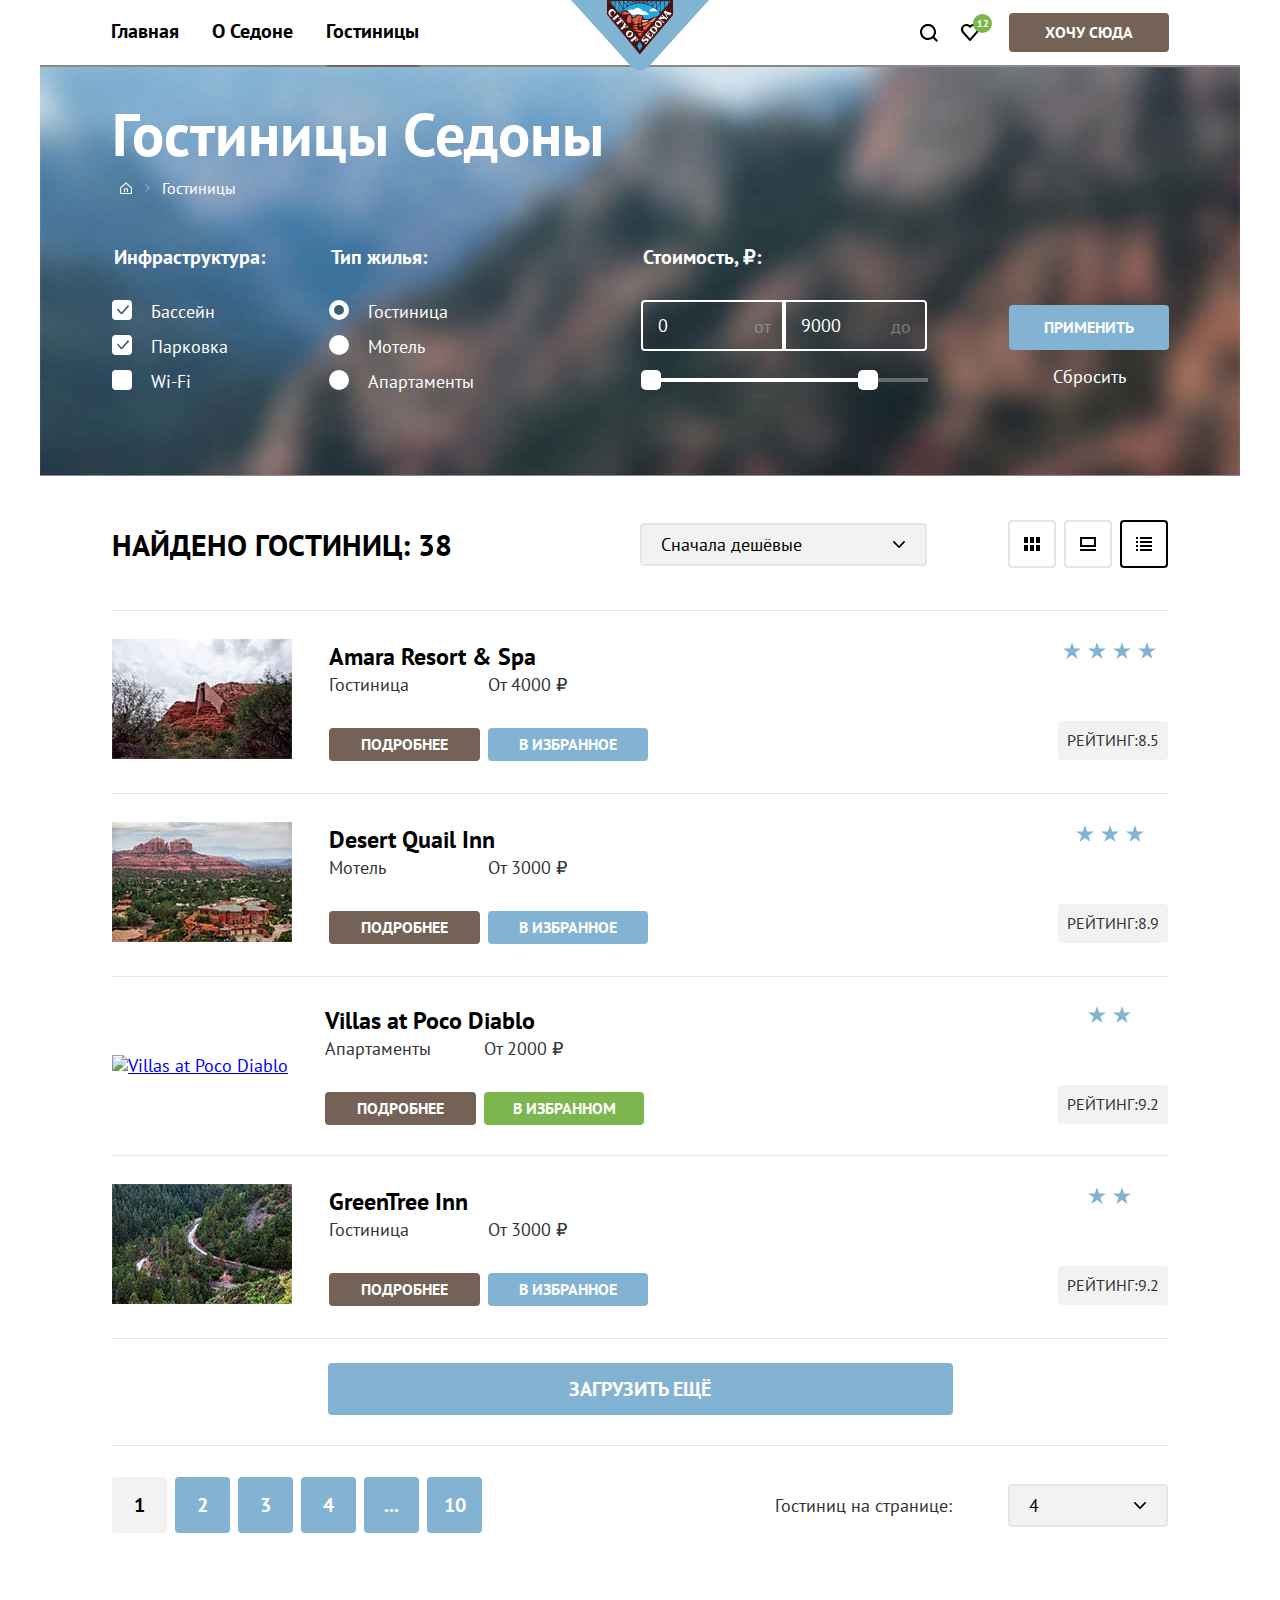
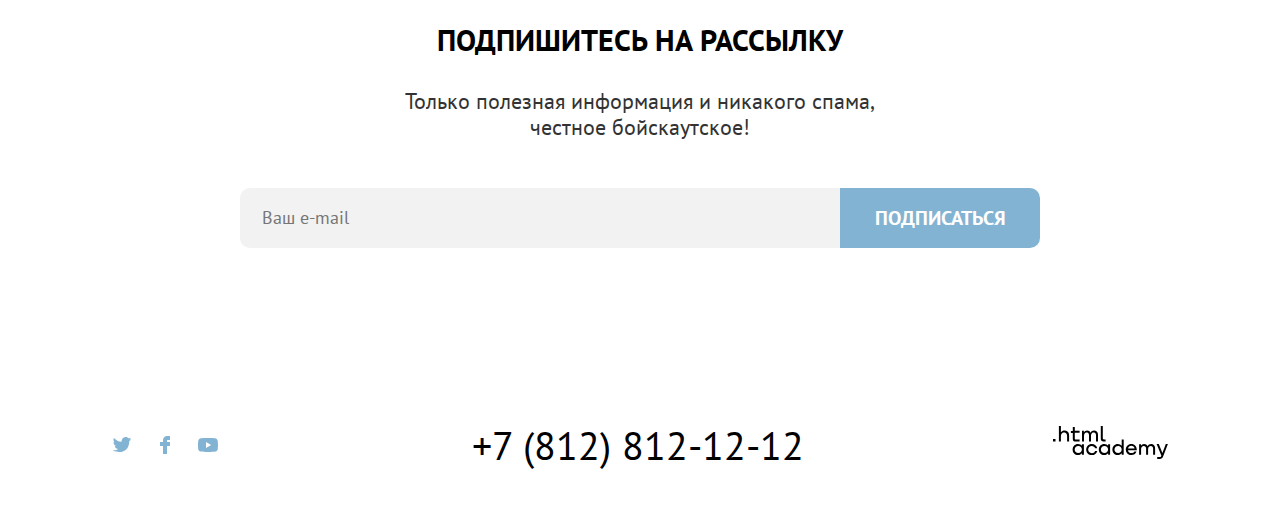
==== hotels.html @ df6b6065 "Попапы, слайдеры, формы" ====
<!DOCTYPE html>
<html lang="ru">

<head>
	<meta charset="UTF-8">
	<meta name="viewport" content="width=device-width, initial-scale=1.0">
	<title>Гостиницы</title>
	<link rel="stylesheet" type="text/css" href="styles/styles.css">
</head>

<body>
	<header class="page-header">
		<nav class="navigation">
			<ul class="navigation-list">
				<li class="navigation-item">
					<a href="index.html" class="navigation-link">Главная</a>
				</li>
				<li class="navigation-item">
					<a href="#" class="navigation-link">О Седоне</a>
				</li>
				<li class="navigation-item">
					<a href="#" class="navigation-link navigation-link-current">Гостиницы</a>
				</li>
			</ul>
			<a href="index.html" class="header-logo">
				<img class="header-logo-img" src="img/header/sedona-logo.svg" width="138" height="70" alt="logo">
			</a>
			<ul class="navigation-list navigation-user">
				<li class="navigation-item">
					<a href="#" class="navigation-link">
						<svg class="navigation-icon" width="18" height="18" aria-hidden="true" focusable="false"
							fill="none" xmlns="http://www.w3.org/2000/svg">
							<g clip-path="url(#a)">
								<path
									d="m18 16.5-3.7-3.7A8 8 0 0 0 8-.1C3.6-.1 0 3.6 0 8a8 8 0 0 0 12.9 6.3l3.7 3.7 1.4-1.5ZM8 14a6 6 0 0 1-6-6 6 6 0 0 1 6-6 6 6 0 0 1 6 6 6 6 0 0 1-6 6Z"
									fill="" />
							</g>
							<defs>
								<clipPath id="a">
									<path fill="#fff" d="M0 0h18v18H0z" />
								</clipPath>
							</defs>
						</svg>
						<span class="visually-hidden">
							Поиск
						</span>
					</a>
				</li>
				<li class="navigation-item">
					<a href="#" class="navigation-link navigation-link--favourites">
						<svg class="navigation-icon" width="18" height="17" aria-hidden="true" focusable="false"
							fill="none" xmlns="http://www.w3.org/2000/svg">
							<path
								d="M8.9 17a1 1 0 0 1-.8-.4l-7-7.9A5.4 5.4 0 0 1 5.5 0C6.8 0 8 .5 9 1.3a5.5 5.5 0 0 1 9 4.1c0 1.3-.5 2.5-1.3 3.4l-7 7.9c-.2.2-.4.3-.8.3Zm-6-9.5L9 14.4l6.2-7c.5-.5.7-1.2.7-2 0-1.8-1.5-3.3-3.3-3.3-1 0-2 .5-2.7 1.3-.3.3-.6.4-.9.4-.3 0-.6-.2-.8-.4a3.7 3.7 0 0 0-2.7-1.3 3.3 3.3 0 0 0-3.3 3.3c-.1.9.3 1.6.7 2.1-.1 0-.1 0 0 0Z"
								fill="" />
						</svg>
						<span class="visually-hidden">
							Избранное
						</span>
					</a>
				</li>
				<li class="navigation-item">
					<a href="#" class="navigation-link button-nav">
						хочу сюда
					</a>
				</li>
			</ul>
		</nav>
	</header>

	<main class="main-container main-inner">
		<div class="page-container">
			<section class="inner-filter">
				<h1 class="inner-filter-title">Гостиницы Седоны</h1>
				<ul class="breadcrumbs">
					<li class="breadcrumbs-item">
						<a class="breadcrumbs-link breadcrumbs-link--home" href="index.html">
							<svg class="breadcrumbs-icon" width="12" height="12" aria-hidden="true" focusable="false"
								fill="none" xmlns="http://www.w3.org/2000/svg">
								<path d="M6 .3 0 5.8V12h12V5.8L6 .3ZM11 11H1V6.2l5-4.5 5 4.5V11Z" fill="#fff" />
								<path d="M4 10h1V7.5h2V10h1V6.5H4V10Z" fill="#fff" />
							</svg>
							<span class="visually-hidden">
								Главная
							</span>
						</a>
					</li>
					<li class="breadcrumbs-item">
						<a class="breadcrumbs-link" href="#">Гостиницы</a>
					</li>
				</ul>

				<form class="hotels-filter" action="https://echo.htmlacademy.ru/" method="get">
					<fieldset class="hotels-filter-group">
						<legend class="hotels-filter-title">Инфраструктура:</legend>
						<ul class="hotels-filter-list">
							<li class="hotels-filter-item">
								<label class="control">
									<input class="visually-hidden control-input" type="checkbox" name="pool"
										value="pool" checked>
									<span class="control-mark"></span>
									<span class="control-label">Бассейн</span>
								</label>
							</li>
							<li class="hotels-filter-item">
								<label class="control">
									<input class="visually-hidden control-input" type="checkbox" name="parking"
										value="parking" checked>
									<span class="control-mark"></span>
									<span class="control-label">Парковка</span>
								</label>
							</li>
							<li class="hotels-filter-item">
								<label class="control">
									<input class="visually-hidden control-input" type="checkbox" name="wifi"
										value="wifi">
									<span class="control-mark"></span>
									<span class="control-label">Wi-Fi</span>
								</label>
							</li>
						</ul>
					</fieldset>

					<fieldset class="hotels-filter-group hotels-filter-type">
						<legend class="hotels-filter-title">Тип жилья:</legend>
						<ul class="hotels-filter-list">
							<li class="hotels-filter-item">
								<label class="control">
									<input class="visually-hidden control-input" type="radio" name="hotel" value="hotel"
										checked>
									<span class="control-mark"></span>
									<span class="control-label">Гостиница</span>
								</label>
							</li>
							<li class="hotels-filter-item">
								<label class="control">
									<input class="visually-hidden control-input" type="radio" name="motel"
										value="motel">
									<span class="control-mark"></span>
									<span class="control-label">Мотель</span>
								</label>
							</li>
							<li class="hotels-filter-item">
								<label class="control">
									<input class="visually-hidden control-input" type="radio" name="apartments"
										value="apartments">
									<span class="control-mark"></span>
									<span class="control-label">Апартаменты</span>
								</label>
							</li>
						</ul>
					</fieldset>

					<fieldset class="hotels-filter-group hotels-filter-price">
						<legend class="hotels-filter-title">Стоимость, ₽:</legend>
						<div class="label-wrapper">
							<label class="hotels-price-label">
								<input class="hotels-filter-input input-min" type="number" name="min-price" value="0">
								<!-- <span class="filter-input-limit">от</span> -->
							</label>
							<label class="hotels-price-label">
								<input class="hotels-filter-input input-max" type="number" name="max-price"
									value="9000">
								<!-- <span class="filter-input-limit">до</span> -->
							</label>
						</div>
						<div class="range-scale">
							<div class="range-bar" style="left: 0; width: 227px">
								<button class="range-toggle toggle-min" type="button">
									<span class="visually-hidden">Изменить минимальную цену.</span>
								</button>
								<button class="range-toggle toggle-max" type="button">
									<span class="visually-hidden">Изменить максимальную цену.</span>
								</button>
							</div>
						</div>
					</fieldset>
					<div class="hotels-filter-buttons">
						<button class="button button-submit" type="submit">Применить</button>
						<button class="button-clear" type="button">Сбросить</button>
					</div>
				</form>
			</section>

			<div class="hotels-container">
				<section class="hotels-sort">
					<h2 class="visually-hidden">Результаты поиска</h2>
					<span class="hotels-sort-title">найдено гостиниц: <span class="hotels-number">38</span></span>
					<div class="sorting-type-wrapper">
						<form class="hotels-sorting-type">
							<label class="visually-hidden" for="sorting">Сортировка</label>
							<select class="select-control" name="sorting" id="sorting">
								<option value="cheap">Сначала дешёвые</option>
								<option value="expensive">Сначала дорогие</option>
							</select>
						</form>
						<div class="cards-wrapper">
							<a href="#" class="card-toggle">
								<svg class="card-icon" width="16" height="14" aria-hidden="true" focusable="false"
									fill="" xmlns="http://www.w3.org/2000/svg">
									<path
										d="M4 0H0v6h4V0ZM16 0h-4v6h4V0ZM10 0H6v6h4V0ZM4 8H0v6h4V8ZM16 8h-4v6h4V8ZM10 8H6v6h4V8Z"
										fill="" />
								</svg>
								<span class="visually-hidden">Показать список</span>
							</a>
							<a href="#" class="card-toggle">
								<svg class="card-icon" width="16" height="14" aria-hidden="true" focusable="false"
									fill="" xmlns="http://www.w3.org/2000/svg">
									<path d="M16 12H0v2h16v-2ZM14 2v6H2V2h12Zm2-2H0v10h16V0Z" fill="" />
								</svg>
								<span class="visually-hidden">Показать карточки</span>
							</a>
							<a href="#" class="card-toggle button-menu--active">
								<svg class="card-icon" width="16" height="14" aria-hidden="true" focusable="false"
									fill="" xmlns="http://www.w3.org/2000/svg">
									<path
										d="M2 0H0v2h2V0ZM16 0H4v2h12V0ZM2 4H0v2h2V4ZM16 4H4v2h12V4ZM2 8H0v2h2V8ZM16 8H4v2h12V8ZM2 12H0v2h2v-2ZM16 12H4v2h12v-2Z"
										fill="" />
								</svg>
								<span class="visually-hidden">Показать меню</span>
							</a>
						</div>
					</div>
				</section>
				<section class="hotels-catalog">
					<h2 class="visually-hidden">Список гостиниц</h2>
					<ul class="hotels-cards">
						<li class="hotel-card">
							<a href="#" class="card-image-link">
								<img src="img/hotels/hotels-cards/amara-resort.jpg" width="180" height="120"
									alt="Amara resort & spa" class="hotel-card-img">
							</a>
							<div class="hotel-card-about">
								<a href="#" class="hotel-card-link">
									<h3 class="hotel-card-about-title">Amara Resort & Spa</h3>
								</a>
								<p class="hotel-card-about-description">Гостиница</p>
								<p class="hotel-card-about-price">От 4000 ₽</p>
								<button class="hotel-card-detailed">Подробнее</button>
								<button class="favourites">В избранное</button>
							</div>
							<div class="hotel-card-rating-wrapper">
								<ul class="hotel-card-rating-block">
									<li class="star" data-rating="1"></li>
									<li class="star" data-rating="2"></li>
									<li class="star" data-rating="3"></li>
									<li class="star" data-rating="4"></li>
								</ul>
								<p class="hotel-card-rating">РЕЙТИНГ:<span>8.5</span></p>
							</div>
						</li>
						<li class="hotel-card">
							<a href="#" class="card-image-link">
								<img src="img/hotels/hotels-cards/desert-quali.jpg" width="180" height="120"
									alt="Desert Quail Inn" class="hotel-card-img">
							</a>
							<div class="hotel-card-about">
								<a href="#" class="hotel-card-link">
									<h3 class="hotel-card-about-title">Desert Quail Inn</h3>
								</a>
								<p class="hotel-card-about-description">Мотель</p>
								<p class="hotel-card-about-price">От 3000 ₽</p>
								<button class="hotel-card-detailed">Подробнее</button>
								<button class="favourites">В избранное</button>
							</div>
							<div class="hotel-card-rating-wrapper">
								<div class="hotel-card-rating-block">
									<span class="star" data-rating="1"></span>
									<span class="star" data-rating="2"></span>
									<span class="star" data-rating="3"></span>
								</div>
								<p class="hotel-card-rating">РЕЙТИНГ:<span>8.9</span></p>
							</div>
						</li>
						<li class="hotel-card">
							<a href="#" class="card-image-link">
								<img src="img/hotels/hotels-cards/villas.jpg" width="180" height="120"
									alt="Villas at Poco Diablo" class="hotel-card-img">
							</a>
							<div class="hotel-card-about">
								<a href="#" class="hotel-card-link">
									<h3 class="hotel-card-about-title">Villas at Poco Diablo</h3>
								</a>
								<p class="hotel-card-about-description">Апартаменты</p>
								<p class="hotel-card-about-price">От 2000 ₽</p>
								<button class="hotel-card-detailed">Подробнее</button>
								<button class="favourites favourites--add">В избранном</button>
							</div>
							<div class="hotel-card-rating-wrapper">
								<div class="hotel-card-rating-block">
									<span class="star" data-rating="1"></span>
									<span class="star" data-rating="2"></span>
								</div>
								<p class="hotel-card-rating">РЕЙТИНГ:<span>9.2</span></p>
							</div>
						</li>
						<li class="hotel-card">
							<a href="#" class="card-image-link">
								<img src="img/hotels/hotels-cards/green-tree.jpg" width="180" height="120"
									alt="GreenTree Inn" class="hotel-card-img">
							</a>
							<div class="hotel-card-about">
								<a href="#" class="hotel-card-link">
									<h3 class="hotel-card-about-title">GreenTree Inn</h3>
								</a>
								<p class="hotel-card-about-description">Гостиница</p>
								<p class="hotel-card-about-price">От 3000 ₽</p>
								<button class="hotel-card-detailed">Подробнее</button>
								<button class="favourites">В избранное</button>
							</div>
							<div class="hotel-card-rating-wrapper">
								<div class="hotel-card-rating-block">
									<span class="star" data-rating="1"></span>
									<span class="star" data-rating="2"></span>
								</div>
								<p class="hotel-card-rating">РЕЙТИНГ:<span>9.2</span></p>
							</div>
						</li>
					</ul>
					<button class="button hotels-show-more" type="button">Загрузить ещё</button>
				</section>

				<section class="pagination">
					<ul class="pagination-list">
						<li class="pagination-item">
							<a class="pagination-link pagination-link--current">1</a>
						</li>
						<li class="pagination-item">
							<a class="pagination-link" href="#">2</a>
						</li>
						<li class="pagination-item">
							<a class="pagination-link" href="#">3</a>
						</li>
						<li class="pagination-item">
							<a class="pagination-link" href="#">4</a>
						</li>
						<li class="pagination-item">
							<a class="pagination-link" href="#">...</a>
						</li>
						<li class="pagination-item">
							<a class="pagination-link" href="#">10</a>
						</li>
					</ul>

					<form class="pagination-sorting-type">
						<label for="pagination-sorting">Гостиниц на странице:</label>
						<select class="select-pagination" id="pagination-sorting" name="pagination-sorting">
							<option value="four">4</option>
							<option value="five">5</option>
							<option value="six">6</option>
						</select>
					</form>
				</section>
			</div>
			<section class="mailing">
				<h2 class="visually-hidden">Рассылка</h2>
				<h3 class="mailing-title">Подпишитесь на рассылку</h3>
				<p class="mailing-description">Только полезная информация и никакого спама,<br> честное
					бойскаутское!
				</p>
				<form class="mailing-form" action="https://echo.htmlacademy.ru/" method="post">
					<input class="email-field" type="email" name="mailing-email" placeholder="Ваш e-mail">
					<button type="submit" class="button">Подписаться</button>
				</form>
			</section>
		</div>
	</main>

	<footer class="page-footer">
		<section class="footer-social-link">
			<h2 class="visually-hidden">Контакты</h2>
			<ul class="footer-social-list">
				<li class="footer-social-item">
					<a href="https://twitter.com/htmlacademy_ru" class="button-social">
						<svg class="footer-icon" width="18" height="15" viewBox="0 0 18 15" aria-hidden="true"
							focusable="false" fill="none" xmlns="http://www.w3.org/2000/svg">
							<path
								d="M11.6 0.194197C13.4 -0.305803 14.8 0.494197 15.4 1.3942C16.1 1.1942 16.8 0.894197 17.5 0.694197C17.5 1.5942 16.9 2.1942 16.6 2.4942C17.3 2.5942 18 1.8942 18 1.8942C17.8 2.8942 16.9 3.6942 16.3 3.8942C16.1 10.6942 13 15.0942 5.7 14.9942C5.1 14.9942 5.8 14.9942 5.2 14.9942C4.8 14.9942 0.8 14.4942 0 13.0942C2.4 13.2942 4.1 12.6942 5 11.8942C4 11.5942 2.1 11.4942 1.8 8.9942C2.2 9.0942 2.4 9.1942 3.1 9.0942C1.8 8.2942 0.4 7.4942 0.5 5.2942C0.8 5.5942 1.6 5.7942 1.9 5.7942C1.1 5.5942 -0.2 2.4942 0.9 0.894197C2.8 2.7942 4.9 4.4942 8.5 4.6942C8.7 2.2942 9.7 0.794197 11.6 0.194197Z"
								fill="" />
						</svg>
						<span class="visually-hidden">Twitter</span>
					</a>
				</li>
				<li class="footer-social-item">
					<a href="https://www.facebook.com/htmlacademy" class="button-social">
						<svg class="footer-icon" width="10" height="18" viewBox="0 0 10 18" aria-hidden="true"
							focusable="false" fill="none" xmlns="http://www.w3.org/2000/svg">
							<path d="M7 0C4.8 0 3 1.8 3 4V6H0V10H3V18H7V10H10V6H7V4H10V0H7Z" fill="" />
						</svg>
						<span class="visually-hidden">Facebook</span>
					</a>
				</li>
				<li class="footer-social-item">
					<a href="https://www.youtube.com/c/HTMLAcademyRUS" class="button-social">
						<svg class="footer-icon" width="20" height="14" viewBox="0 0 20 14" aria-hidden="true"
							focusable="false" fill="none" xmlns="http://www.w3.org/2000/svg">
							<path fill-rule="evenodd" clip-rule="evenodd"
								d="M17.8136 0.418176C18.6746 0.648666 19.3513 1.32532 19.5818 2.18637C19.9983 3.74547 20 7.00033 20 7.00033C20 7.00033 20 10.2552 19.5818 11.8143C19.3513 12.6753 18.6746 13.352 17.8136 13.5825C16.2545 14.0007 9.99996 14.0007 9.99996 14.0007C9.99996 14.0007 3.74547 14.0007 2.18636 13.5825C1.32532 13.352 0.648666 12.6753 0.418176 11.8143C0 10.2552 0 7.00033 0 7.00033C0 7.00033 0 3.74547 0.418176 2.18637C0.648666 1.32532 1.32532 0.648666 2.18636 0.418176C3.74547 0 9.99996 0 9.99996 0C9.99996 0 16.2545 0 17.8136 0.418176ZM13.194 7.00061L7.99808 10.0002V4.00092L13.194 7.00061Z"
								fill="" />
						</svg>
						<span class="visually-hidden">Youtube</span>
					</a>
				</li>
			</ul>
			<a href="tel:+78128121212" class="footer-tel">
				+7 (812) 812-12-12
				<span class="visually-hidden">Телефон</span>
			</a>
			<a class="footer-htmlacademy-link" href="https://htmlacademy.ru/">
				<svg class="footer-logo" width="115" height="33" viewBox="0 0 115 33" fill="none" aria-hidden="true"
					focusable="false" xmlns="http://www.w3.org/2000/svg">
					<g clip-path="url(#clip0)">
						<path fill-rule="evenodd" clip-rule="evenodd"
							d="M7.9999 6.2C8.7999 5.2 9.9999 4.5 11.5999 4.5C14.2999 4.5 16.1999 6.4 16.0999 9.4V15.5H14.0999V9.8C14.0999 8 12.9999 6.6 11.1999 6.6C9.1999 6.6 7.8999 8.1 7.8999 10.2V15.5H5.8999V0H7.8999V6.2H7.9999ZM0 15.5V12.9H2.5V15.5H0ZM26.5999 4.79998H21.7999V1.09998H19.7999V4.89998H17.8999V6.89998H19.7999V12.9C19.7999 14.6 20.7999 15.6 22.4999 15.6H26.5999V13.6H22.8999C22.1999 13.6 21.7999 13.2 21.7999 12.5V6.79998H26.5999V4.79998ZM37.6 6.69998C38.2 5.39998 39.5 4.59998 41.1 4.59998C43.6 4.59998 45.1 6.39998 45 8.89997V15.4H43V9.09998C43 7.49998 42.1 6.49998 40.6 6.49998C39.4 6.49998 38 7.39998 38 9.79998V15.4H36V9.09998C36 7.49998 35.1 6.49998 33.6 6.49998C32 6.49998 31 7.99998 31 9.99998V15.4H29V4.79998H30.9V6.39998H31C31.6 5.39998 32.7 4.59998 34.1 4.59998C35.7 4.59998 36.9 5.49998 37.5 6.69998H37.6ZM47.8 12.7C47.8 14.4 48.8 15.4 50.6 15.4H52.6V13.4H50.9001C50.2001 13.4 49.8 13 49.8 12.3V0H47.8V12.7ZM25.0001 17.9C26.7001 17.9 28.0001 18.6 28.9001 19.7V18.2H30.9001V28.8H28.9001V27.2H28.8001C28.0001 28.3 26.8001 29.1 25.0001 29.1C21.9001 29.1 19.6001 26.8 19.6001 23.5C19.6001 20.2 21.9001 17.9 25.0001 17.9ZM21.7001 23.5C21.7001 25.5 23.1001 27.1 25.3001 27.1C27.5001 27.1 28.9001 25.4 28.9001 23.5C28.9001 21.5 27.5001 19.9 25.3001 19.9C23.1001 19.9 21.7001 21.5 21.7001 23.5ZM44.2 22C43.7 19.6 41.5999 17.9 38.7999 17.9C35.3999 17.9 33.2 20.4 33.2 23.5C33.2 26.6 35.3999 29.1 38.7999 29.1C41.5999 29.1 43.7 27.3 44.2 24.9H42.0999C41.7 26.2 40.3999 27.2 38.7999 27.2C36.5999 27.2 35.2 25.6 35.2 23.6C35.2 21.6 36.5999 20 38.7999 20C40.3999 20 41.5999 21 42.0999 22.2H44.2V22ZM51.2001 17.9C52.9001 17.9 54.2001 18.6 55.1 19.7V18.2H57.1V28.8H55.1V27.2H55C54.2001 28.3 53 29.1 51.2001 29.1C48.1001 29.1 45.8 26.8 45.8 23.5C45.8 20.2 48.1001 17.9 51.2001 17.9ZM47.9001 23.5C47.9001 25.5 49.3 27.1 51.5 27.1C53.6 27.1 55.1 25.4 55.1 23.5C55.1 21.5 53.7001 19.9 51.5 19.9C49.3 19.9 47.9001 21.5 47.9001 23.5ZM68.6999 19.8C67.7999 18.7 66.4999 17.9 64.7999 17.9C61.6999 17.9 59.3999 20.2 59.3999 23.5C59.3999 26.8 61.5999 29.1 64.7999 29.1C66.4999 29.1 67.7999 28.3 68.5999 27.3H68.6999V28.8H70.6999V13.4H68.6999V19.8ZM65.0999 27.1C62.8999 27.1 61.4999 25.5 61.4999 23.5C61.4999 21.5 62.8999 19.9 65.0999 19.9C67.2999 19.9 68.6999 21.5 68.6999 23.5C68.5999 25.5 67.1999 27.1 65.0999 27.1ZM72.8 23.5C72.8 20.4 75 17.9 78.3 17.9C81.8 17.9 84 20.6 83.8 24.2H75C75.1 25.8 76.5 27.1 78.4 27.1C79.8 27.1 80.9 26.5 81.4 25.5H83.5C82.8 27.8 80.8 29.1 78.3 29.1C74.9 29.1 72.8 26.5 72.8 23.5ZM81.6 22.4C81.3 20.8 80 19.8 78.3 19.8C76.6001 19.8 75.4 20.9 75.1 22.4H81.6ZM98.2001 17.9C96.6001 17.9 95.3001 18.7 94.6001 19.9H94.5001C93.9001 18.7 92.7001 17.9 91.1001 17.9C89.7001 17.9 88.6001 18.6 88.0001 19.7V18.2H86.1001V28.8H88.1001V23.4C88.1001 21.4 89.1001 20 90.7001 19.9C92.2001 19.9 93.1001 20.9 93.1001 22.5V28.8H95.1001V23.2C95.1001 20.8 96.5001 19.9 97.7001 19.9C99.2001 19.9 100.1 20.9 100.1 22.5V28.8H102.1V22.3C102.2 19.7 100.7 17.9 98.2001 17.9ZM105.8 18.1L109.4 27L112.8 18.1H114.9L110.2 30.3C109.5 32.1 108.5 32.9 106.7 32.9H104.2V30.9H106.7C107.7 30.9 108.1 30.6 108.4 29.7L103.6 18.1H105.8Z"
							fill="" />
					</g>
					<defs>
						<clipPath id="clip0">
							<rect width="114.9" height="32.9" fill="white" />
						</clipPath>
					</defs>
				</svg>
				<span class="visually-hidden">HTML Academy</span>
			</a>
		</section>
	</footer>
</body>

</html>
---- styles/styles.css ----
*,
*::before,
*::after {
	box-sizing: border-box;
}

@font-face {
	font-family: "PT Sans";
	font-style: normal;
	font-weight: 400;
	src: url('../fonts/ptsans-400.woff2') format("woff2");
	font-display: swap;
}

@font-face {
	font-family: "PT Sans";
	font-style: normal;
	font-weight: 700;
	src: url('../fonts/ptsans-700.woff2') format("woff2");
	font-display: swap;
}

html {
	height: 100%;
}

body {
	margin: 0;
	display: flex;
	flex-direction: column;
	min-height: 100%;
	font-family: "PT Sans", sans-serif;
	background-color: #fff;
	color: #333333;
	font-size: 18px;
	line-height: 21px;
	font-weight: 400;
	font-style: normal;
}

.visually-hidden {
  position: absolute;
  width: 1px;
  height: 1px;
  margin: -1px;
  padding: 0;
  border: 0;
  clip: rect(0 0 0 0);
  overflow: hidden;
}

/* navigation */
.header-logo-img {
	position: absolute;
	left: 50%;
    transform: translateX(-50%);
	top: 0;
}

.navigation {
	position: relative;
	display: flex;
	justify-content: space-between;
	padding: 0 59px;
	/* padding 0 72px */
	width: 1200px;
	min-height: 65px;
	margin: 0 auto;
}

.navigation-list {
	display: flex;
	flex-wrap: wrap;
	align-items: center;
	margin: 0;
	padding: 0;
	width: 350px;
	/* 309 */
	list-style-type: none;
}

.navigation-link {
	position: relative;
	display: block;
	padding: 6px 12px;
	font-size: 20px;
	font-weight: 700;
	line-height: 26px;
	color: #000;
	text-decoration: none;
	outline: none;
}

.navigation-link:hover {
	color: #756257;
}

.navigation-link:focus {
	color: #756257;
	box-shadow: inset 0 0 0 3px #83B3D3;
	border-radius: 10px;
}

.navigation-link:active {
	box-shadow: none;
	color: rgba(117, 98, 87, .3);
}

.navigation-user {
	width: 281px;
	justify-content: flex-end;
	/* 250 */
}
.navigation-user .navigation-link {
	min-width: 38px;
	min-height: 38px;
	padding: 10px;
}

.navigation-link--favourites::after {
	position: absolute;
	content: "12";
	width: 19px;
	height: 19px;
	top: 0;
	right: -3px;
	background-color: #7DB54F;
	border-radius: 50%;

	font-size: 10px;
	line-height: 20px;
	text-align: center;
	color: #FFFFFF;
}

.navigation-user .navigation-item {
	margin-right: 3px;
	margin-bottom: 0;
	/* margin-right: 10px; */
}

.navigation-link:hover .navigation-icon {
	fill: #756257;
}

.navigation-link:focus .navigation-icon {
	fill: #756257;
}

.navigation-user .navigation-link:focus {
	color: #756257;
	box-shadow: inset 0 0 0 3px #83B3D3;
}

.navigation-user .navigation-link:active {
	opacity: .3;
	box-shadow: none;
}

.navigation-link-current::after {
	position: absolute;
	content: "";
	height: 2px;
  	bottom: -17px;
	left: 50%;
	transform: translateX(-50%);
	background-color: #756257;
	width: calc(100% - 24px);
}

.navigation-item {
	margin-right: 9px;
	margin-bottom: 4px;
	/* margin-right: 15px; */
}
.navigation .navigation-item:nth-child(3n) {
	margin-right: 0;
}

.navigation-icon {
	display: block;
	margin: auto;
	fill: #000;
}

.navigation-user .button-nav {
	display: block;
	width: 160px;
	padding: 9px;
	border-radius: 4px;
	background-color: #756257;
	font-size: 16px;
	font-weight: 700;
	line-height: 21px;
	color: #fff;
	text-transform: uppercase;
	text-align: center;
	/* margin */
	margin-left: 17px;
    margin-right: 12px;
}

.navigation-user .button-nav:hover {
	background-color: #615048;
	color: #fff;
}

.navigation-user .button-nav:focus {
	background-color: #615048;
	color: #fff;
}

.navigation-user .button-nav:active {
	background-color: #615048;
	box-shadow: none;
	color: rgba(255, 255, 255, .3);
	opacity: 1;
}

.main-container {
	flex-grow: 1;
}

.page-container {
	width: 1200px;
	margin: 0 auto;
}

/*  PROMO  */
.promo {
	background-image: url('../img/index/index-background.jpg');
	background-size: 1200px auto;
	background-repeat: no-repeat;
	background-position: top center;
	background-color: #898989;
	text-align: center;
	padding-top: 51px;
}

.promo-img {
	display: block;
	margin: 0 auto 83px;
}

.promo-about {
	position: relative;
	background-color: #fff;
	padding: 63px 240px 79px;
}

.promo-about::before {
	position: absolute;
	content: "";
	background-image: url('../img/index/divider.svg');
	background-position: center center;
	background-repeat: no-repeat;
	top: 0;
	left: 0;
	transform: translateY(-100%);
	width: 1200px;
	height: 57px;
}

.promo-about-description {
	font-size: 30px;
	font-weight: 700;
	margin: 0;
	margin-bottom: 34px;
	/* margin-bottom: 23px; */
	line-height: 36px;
	color: #000000;
	text-transform: uppercase;
}

.promo-about-reason {
	font-size: 22px;
	line-height: 36px;
	margin: 0;
}

/* ADVANTAGES */
.advantages {
	text-align: center;
}

.advantages-block {
	display: flex;
	background-color: #83B3D3;
	color: #fff;
}

.advantages-block-text {
	padding: 98px 90px 77px;
}

.advantages-block--right {
	flex-direction: row-reverse;
}

.advantages-block-title {
	font-size: 24px;
	line-height: 28px;
	font-weight: 700;
	margin: 0 auto 30px;
	/* margin: 0 auto 25px; */
	text-transform: uppercase;
}

.advantages-block-number {
	margin: 0;
}

.advantages-block-description {
	/* margin: 26px auto 0; */
	margin: 31px auto 0;
}

.advantages-list {
	margin: 0;
	padding: 0;
	display: flex;
	list-style: none;
}

.advantages-list-item {
	width: 400px;
	min-height: 384px;
	background-repeat: no-repeat;
	padding: 98px 75px 77px;
}

.advantages-list--features .advantages-list-item {
	padding: 184px 75px 79px;
}
.advantages-list--features .advantages-list-item .advantages-list-title {
	margin-bottom: 20px;
}
.advantages-list-item:nth-child(2n + 1) {
	background-color: rgba(131, 179, 211, 0.12);
}

.advantages-list-item:nth-child(2) {
	background: rgba(131, 179, 211, 0.2);
}

.advantages-list-title {
	font-size: 24px;
	line-height: 28px;
	font-weight: 700;
	/* margin: 0 auto 25px; */
	margin: 0 auto 29px;
	color: #000;
	text-transform: uppercase;
}

.advantages-list-number {
	/* margin: 0 auto 26px; */
	margin: 0 auto 32px;
}

.advantages-list-description {
	margin: 0;
}

.advantages-list .advantages-list-item--housing {
	background-image: url('../img/index/advantages/housing.svg');
	background-size: 75px 72px;
	background-position-x: center;
	background-position-y: 89px;
}

.advantages-list .advantages-list-item--food {
	background-color: #fff;
	background-image: url('../img/index/advantages/food.svg');
	background-size: 74px 70px;
	background-position-x: center;
	background-repeat: no-repeat;
	background-position-y: 91px;
}

.advantages-list .advantages-list-item--souvenirs {
	background-image: url('../img/index/advantages/souvenirs.svg');
	background-size: 64px 76px;
	background-position-x: center;
	background-position-y: 85px;
}

/* SEARCH */
.search {
	min-height: 417px;
	text-align: center;
	padding: 91px 240px;
}

.search-title {
	display: block;
	/* margin-bottom: 15px; */
	margin-bottom: 30px;
	font-size: 30px;
	font-weight: 700;
	line-height: 36px;
	color: #000000;
	text-transform: uppercase;
}

.search-description {
	font-size: 22px;
	line-height: 26px;
	/* margin: 0 auto 55px; */
	margin: 0 auto 59px;
	margin-right: 15px;
}

.search-link {
	display: block;
	margin: 0 auto;
	width: 575px;
    padding: 12px;
	border-radius: 10px;
	background-color: #756257;
	font-size: 20px;
	font-weight: 700;
	line-height: 36px;
	color: #fff;
	text-transform: uppercase;
	text-decoration: none;
}

.search-link:hover {
	background: #615048;
	outline: none;
}

.search-link:focus {
	box-shadow: inset 0 0 0 3px #83B3D3;
	border-radius: 10px;
	outline: none;
}

.search-link:active {
	background: #615048;
	color:rgba(255, 255, 255, 0.3);
	outline: none;
}

/* MAILING */
.mailing {
	text-align: center;
	padding: 89px 200px 137px;
}

.mailing-title {
	font-size: 30px;
	font-weight: 700;
	line-height: 36px;
	/* margin: 0 auto 15px; */
	margin: 0 auto 30px;
	text-transform: uppercase;
	color: #000;
}

.mailing-description {
	margin: 0;
	font-size: 22px;
	line-height: 26px;
	/* margin-bottom: 26px; */
	margin-bottom: 48px;
}

.mailing--index  {
	background-image: url('../img/mailing-background.jpg');
	background-size: 1200px 411px;
	background-position: top center;
	background-repeat: no-repeat;
	background-color: #898989;
	color: #fff;
	padding: 94px 200px;
}

.mailing--index .mailing-title {
	color: inherit;
}

.mailing-form {
	display: grid;
	grid-template-columns: 1fr auto;
}

.email-field {
	font-family: inherit;
	font-size: 18px;
	line-height: 26px;
	background-color: #F2F2F2;
	padding: 17px 19px 17px 22px;
	border: none;
	border-radius: 10px 0px 0px 10px;
	outline: none;
}

.email-field:hover {
	background-color: #E6E6E6;
}

.email-field:focus {
	box-shadow: inset 0 0 0 3px #83B3D3;
}

.email-field:active {
	box-shadow: inset 0 0 0 2px #000;
}

.email-field:invalid {
	box-shadow: inset 0 0 0 2px #FF5757;
}

.button {
	width: 200px;
	padding: 15px;
	border-radius: 0px 10px 10px 0px;
	border: none;
	background-color: #83b3d3;
	font-size: 20px;
	font-weight: 700;
	line-height: 26px;
	color: #fff;
	text-transform: uppercase;
	font-family: inherit;
	outline: none;
	cursor: pointer;
}

.button:hover {
	background: #68A2CA;
}

.button:focus {
	background: #68A2CA;
	box-shadow: inset 0 0 0 3px #756257;
}

.button:active {
	background: #68A2CA;
	color: rgba(255, 255, 255, .3);
}

/* FOOTER */

.footer-social-link {
	display: flex;
	justify-content: space-between;
	/* padding: 30px 72px 20px; */
	padding: 23px 50px 24px;
	align-items: center;
	width: 1200px;
	margin: 0 auto;
}

.footer-social-list {
	display: flex;
	flex-wrap: wrap;
	/* margin: 0; */
	margin: 12px;
	padding: 0;
	width: 130px;
	/* 108 */
	list-style-type: none;
}

.footer-social-item {
	margin-right: 3px;
}

.button-social {
	display: flex;
	width: 40px;
	height: 40px;
	border-radius: 10px;
	outline: none;
}

.footer-icon {
	fill: #83B3D3;
	margin: auto;
}

.button-social:hover .footer-icon {
	fill: #68A2CA;
}

.button-social:focus .footer-icon {
	fill: #68A2CA;
}

.button-social:focus {
	box-shadow: inset 0 0 0 3px#68A2CA;
}

.button-social:active {
	box-shadow: none;
	opacity: .3;
}

.footer-social-item:nth-child(3n) {
  margin-right: 0;
}

.footer-tel {
	display: block;
	font-size: 40px;
	line-height: 40px;
	color: #000;
	text-decoration: none;
	outline: none;
	padding: 15px;
}

.footer-tel:hover {
	color: #756257;
}

.footer-tel:focus {
	box-shadow: inset 0 0 0 3px#83B3D3;
	border-radius: 10px;
	color: #756257;
}

.footer-tel:active {
	opacity: 0.3;
	box-shadow: none;
}

.footer-logo {
	fill: #000;
}

.footer-htmlacademy-link {
	outline: none;
	padding: 18px 22px;
	border-radius: 10px;
}

.footer-htmlacademy-link:hover .footer-logo {
	fill: #756257;
}

.footer-htmlacademy-link:focus .footer-logo {
	fill: #756257;
}

.footer-htmlacademy-link:focus {
	box-shadow: inset 0 0 0 3px#83B3D3;
}

.footer-htmlacademy-link:active {
	box-shadow: none;
	opacity: .3;
}

/* HOTELS */

.inner-filter {
	background-image: url('../img/hotels/hotels-background.jpg');
	background-size: 1200px 408px;
	background-repeat: no-repeat;
	background-position: center;
	background-color: #898989;
	color: #fff;
	padding: 30px 72px 83px;
}

.inner-filter-title {
	font-size: 60px;
	font-style: normal;
	font-weight: 700;
	line-height: 78px;
	margin: 0 0 5px;
}

.breadcrumbs {
	/* position: relative; */
	display: flex;
	font-size: 16px;
	line-height: 21px;
	list-style: none;
	margin: 0 0 45px;
	padding: 0;
}

.breadcrumbs-link {
	color: inherit;
	margin-right: 14px;
	outline: none;
	border-radius: 4px;
	padding: 3px 8px;
	text-decoration: none;
}

.breadcrumbs-link--home {
	position: relative;
}

.breadcrumbs-link--home::after {
	position: absolute;
	content: "";
	background-image: url('../img/hotels/breadcrumbs/icon-arrow.svg');
	background-repeat: no-repeat;
	width: 6px;
	height: 8px;
	top: 50%;
	transform: translateY(-50%);
	right: -11px;
}

.breadcrumbs-link:hover {
	opacity: 0.6;
}

.breadcrumbs-link:focus {
	box-shadow: inset 0 0 0 3px #83B3D3;
}

.breadcrumbs-link:active {
	box-shadow: none;
	opacity: 0.3;
}

.hotels-filter {
	display: grid;
	grid-template-columns: 150px 67px 145px 167px 287px 81px;
	grid-template-rows: auto;
}
 
.hotels-filter-group {
	margin: 0;
	padding: 0;
	border: none;
}

.hotels-filter-group.hotels-filter-type {
	grid-column: 3;
}

.hotels-filter-group.hotels-filter-price {
	grid-column: 5;
}

.hotels-filter-list {
	list-style: none;
	margin: 0;
	padding: 0;
}

.hotels-filter-item {
	margin-bottom: 12px;
}

.hotels-filter-item:last-child {
	margin-bottom: 0;
}

.hotels-filter-title {
	font-size: 20px;
	font-weight: 700;
	line-height: 26px;
	margin-bottom: 30px;
}

.control {
	position: relative;
  	display: block;
  	padding-left: 39px;
}

.control-mark {
	position: absolute;
	top: 0;
	left: 0;
	width: 20px;
	height: 20px;
	background: #FFFFFF;
	border-radius: 4px;
}

.control:hover .control-mark {
	background: rgba(255, 255, 255, 0.6);
}

.control:focus .control-mark {
	box-shadow: 0 0 0 3px #83B3D3;
}

.control:active .control-mark {
	background: rgba(255, 255, 255, 0.3);
}

.control-input[type="checkbox"]:checked + .control-mark::after {
	position: absolute;
	content: "";
	width: 12px;
	height: 9px;
	background-image: url('../img/hotels/tick-icon.svg');
	top: 5px;
	left: 5px;
}

.control-input[type="radio"] + .control-mark {
  border-radius: 50%;
}

.control-input[type="radio"]:checked + .control-mark::before {
  position: absolute;
  top: 5px;
  left: 5px;
  width: 10px;
  height: 10px;
  background: #3F5E72;
  border-radius: 50%;
  content: "";
}

.label-wrapper {
	display: flex;
	position: relative;
}

.label-wrapper::before {
	position: absolute;
	content: "от";
	width: 17px;
	height: 23px;
	font-family: inherit;
	font-size: 18px;
	line-height: 23px;
	color: #fff;
	opacity: .3;
	top: 50%;
	right: 50%;
    transform: translateX(-82%) translateY(-50%);
}

.label-wrapper::after {
	position: absolute;
	content: "до";
	width: 17px;
	height: 23px;
	font-family: inherit;
	font-size: 18px;
	line-height: 23px;
	color: #fff;
	opacity: .3;
	top: 50%;
	right: 20px;
    transform: translateY(-50%);
}

.hotels-filter-input {
	width: 143px;
	padding: 12px 15px;
	font-family: inherit;
	font-size: 18px;
	line-height: 23px;
	color: #fff;
	outline: none;
	border: 2px solid #FFFFFF;
	background: none;
}

.input-min {
	border-radius: 4px 0 0 4px;
}

.input-max {
	border-radius: 0 4px 4px 0;
}

.hotels-filter-input::-webkit-outer-spin-button,
.hotels-filter-input::-webkit-inner-spin-button {
  appearance: none;
  margin: 0;
}

.hotels-filter-input:hover {
	border: 2px solid rgba(255, 255, 255, .6);
}

.hotels-filter-input:focus {
	border: 2px solid #FFFFFF;
	box-shadow: 0px 0px 0px 3px #81B3D2;
}

.hotels-filter-input:active {
	box-shadow: none;
	background: #756257;
}

.range-scale {
	position: relative;
 	height: 4px;
  	margin-top: 27px;
  	background-color: rgba(255, 255, 255, .3);
}

.range-bar {
  position: absolute;
  height: 4px;
  background-color: #FFF;
}

.range-toggle {
  position: absolute;
  width: 20px;
  height: 20px;
  background: #FFFFFF;
  border: none;
  outline: none;
  border-radius: 5px;
  cursor: pointer;
  transform: translateY(-40%);
}

.range-toggle:hover {
	box-shadow: 0px 4px 10px rgba(0, 0, 0, 0.25);
}

.range-toggle:focus {
	border: 3px solid #83B3D3;
	box-shadow: 0px 4px 10px rgba(0, 0, 0, 0.25);
}

.range-toggle:active {
	border: 2px solid #83B3D3;
	box-shadow: 0px 7px 15px rgba(0, 0, 0, 0.4);
}

.toggle-max {
	right: -10px;
}

.control-label {
	line-height: 23px;
}

.hotels-container {
	margin: 0 auto;
	width: 1056px;
}

.hotels-filter-buttons {
	grid-column: 7;
	align-self: end;
}

.button-submit {
	width: 160px;
	padding: 12px;
	border-radius: 4px;
	margin-bottom: 10px;
	font-size: 16px;
	line-height: 21px;
	text-align: center;
	text-transform: uppercase;
	font-family: inherit;
	outline: none;
}

.button-submit:focus {
	background: #68A2CA;
	color: #FFFFFF;
	box-shadow: 0 0 0 3px #FFFFFF;
}

.button-submit:active {
	box-shadow: none;
	color: rgba(255, 255, 255, .3);
}

.button-clear {
	width: 160px;
	padding: 5px 28px;
	border-radius: 4px;
	margin-bottom: 0;
	font-size: 18px;
	font-weight: 400;
	line-height: 23px;
	color: inherit;
	background: none;
	border: none;
	outline: none;
	cursor: pointer;
	font-family: inherit;
}

.button-clear:hover {
	opacity: .6;
}

.button-clear:focus {
	box-shadow: inset 0 0 0 3px#83B3D3;
}

.button-clear:active {
	opacity: 0.3;
	box-shadow: none; 
}

.hotels-sort {
	display: flex;
	justify-content: space-between;
	align-items: center;
	padding: 44px 0 42px;
}

.sorting-type-wrapper {
	display: flex;
	align-items: center;
}

.hotels-sorting-type {
	margin-right: 81px;
}

.select-control {
  width: 287px;
  padding: 9px 19px;
  font: inherit;
  background: #F2F2F2;
  border: 2px solid #E6E6E6;
  border-radius: 4px;
  background-image: url("../img/hotels/select-arrow.svg");
  background-repeat: no-repeat;
  background-position: right 20px center;
  appearance: none;
  outline: none;
}

.select-control:hover,
.select-control:focus {
	box-shadow: 0 0 0 2px#83B3D3;
}

.select-control:active {
	color: rgba(51, 51, 51, .3);
	box-shadow: 0 0 0 2px#E6E6E6;
}

.hotels-sort-title {
	font-size: 30px;
	font-weight: 700;
	line-height: 39px;
	color: #000;
	text-transform: uppercase;
}

.cards-wrapper {
	display: grid;
	grid-template-columns: repeat(3, 48px);
	grid-gap: 8px;
}

.card-toggle {
	display: flex;
	align-items: center;
	justify-content: center;
	width: 48px;
	height: 48px;
	background-repeat: no-repeat;
	background-size: 16px 14px;
	box-shadow: inset 0 0 0 2px#E6E6E6;
	border-radius: 4px;
	outline: none;
} 

.button-menu--active {
	box-shadow: inset 0 0 0 2px#000;
}

.card-toggle:hover {
	box-shadow: inset 0 0 0 2px#83B3D3;
}

.card-toggle:focus {
	box-shadow: inset 0 0 0 2px#83B3D3;
}

.card-toggle:active {
	box-shadow: inset 0 0 0 2px#000;
}

.card-icon {
	fill: #000;
}

/* HOTEL CARD */

.hotels-catalog {
	padding-bottom: 30px;
	border-bottom: 1px solid #E6E6E6;
}

.hotels-cards {
	list-style: none;
	padding: 0;
	margin: 0;
	margin-bottom: 24px;
}

.hotel-card {
	display: flex;
	align-items: center;
	width: 100%;
	justify-content: space-between;
	padding: 28px 0 30px;
	border-top: 1px solid #E6E6E6;
}

.hotel-card:nth-last-child(1) {
	border-bottom: 1px solid #E6E6E6;
}


.hotel-card-img {
	margin-right: 37px;
}

.card-image-link {
	outline: none;
}

.card-image-link:hover {
	opacity: 0.6;
}

.card-image-link:focus  .hotel-card-img{
	box-shadow: 0 0 0 3px #83B3D3;
}

.card-image-link:active .hotel-card-img{
	box-shadow: none;
	opacity: .3;
}

.hotel-card-about {
	display: grid;
	grid-template-columns: 151px 160px;
	grid-gap: 0 8px;
	margin-right: auto;
}

.hotel-card-link {
	display: block;
	position: relative;
	grid-column: 1 / -1;
	text-decoration: none;
	outline: none;
}

.hotel-card-link::before {
	content: "";
	position: absolute;
	border-radius: 10px;
	padding: 10px 15px;
	top: 0;
   	left: -15px;
	width: 100%;
	height: 100%;
	z-index: -1;
}

.hotel-card-link:hover .hotel-card-about-title{
	color: #756257;
}

.hotel-card-link:focus::before {
	box-shadow: 0 0 0 3px #83B3D3;
}

.hotel-card-link:focus .hotel-card-about-title{
	color: #756257;
}

.hotel-card-link:active::before {
	box-shadow: none;
}

.hotel-card-link:active .hotel-card-about-title{
	color: rgba(117, 98, 87, .3);
}

.hotel-card-about-title {
	font-size: 24px;
	font-weight: 700;
	line-height: 31px;
	margin: 0 0 1px 0;
	color: #000;
}

.hotel-card-about p {
	line-height: 24px;
	margin: 0 0 31px 0;
}


.hotel-card-detailed {
	width: 151px;
	padding: 6px;
	border-radius: 4px;
	background-color: #756257;
	font-family: inherit;
	font-size: 16px;
	font-weight: 700;
	line-height: 21px;
	color: #fff;
	text-transform: uppercase;
	outline: none;
	border: none;
	cursor: pointer;
}

.hotel-card-detailed:hover {
	background-color: #615048;
}

.hotel-card-detailed:focus {
	box-shadow: 0 0 0 3px#83B3D3;
}

.hotel-card-detailed:active {
	box-shadow: none;
	color: rgba(255, 255, 255, .3);
}

.hotel-card-rating {
	font-size: 16px;
	line-height: 21px;
	text-transform: uppercase;
	background: #F2F2F2;
    border-radius: 4px;
    padding: 9px;
}

.favourites {
	width: 160px;
	padding: 6px;
	border-radius: 4px;
	background-color: #83B3D3;
	font-family: inherit;
	font-size: 16px;
	font-weight: 700;
	line-height: 21px;
	color: #fff;
	text-transform: uppercase;
	outline: none;
	border: none;
	cursor: pointer;
}

.favourites:hover {
	background-color: #68A2CA;
	box-shadow: inset 0 0 0 1px#756257;
}

.favourites:focus {
	box-shadow: 0 0 0 3px#756257;
}

.favourites:active {
	box-shadow: inset 0 0 0 1px#756257;
	color: rgba(255, 255, 255, .3);
}

.favourites--add {
	background-color: #7DB54F;
}

.favourites--add:hover {
	box-shadow: none;
	background-color: #6C9E42;
}

.favourites--add:focus {
	background: #6C9E42;
	box-shadow: 0 0 0 3px#756257;
}

.favourites--add:active {
	box-shadow: none;
	color: rgba(255, 255, 255, .3);
}

.hotel-card-rating-wrapper {
	display: flex;
	flex-direction: column;
	justify-content: space-between;
	height: 117px;
}

.hotel-card-rating-block {
	position: relative;
	display: flex;
	margin: 0;
	padding: 0;
	list-style-type: none;
	justify-content: center;
}

.hotel-card-rating {
	margin: 0;
}

.star {
	margin-right: 25px;
}

.star::after {
	content: "";
	position: absolute;
	background-image: url('../img/hotels/star-icon.svg');
	background-position: center center;
	background-repeat: no-repeat;
	background-size: 18px 17px;
	width: 18px;
	height: 17px;
	
}

.hotels-show-more {
	display: block;
	margin: 0 auto;
	width: 625px;
	padding: 13px;
	border-radius: 4px;
	background-color: #83B3D3;
	font-size: 20px;
	font-weight: 700;
	line-height: 26px;
	text-align: center;
	color: #fff;
}

/* PAGINATION */
.pagination {
	display: flex;
	justify-content: space-between;
	align-items: center;
	padding-top: 31px;
}

.pagination-list {
	display: flex;
	margin: 0;
	padding: 0;
	background-color: #fff;
	list-style: none;
}

.pagination-item {
	margin-right: 8px;
}

.pagination-item:last-child {
	margin: 0px;
}

.pagination-link {
	padding: 15px;
	display: block;
	color: #FFFFFF;
	background-color: #83B3D3;
	text-decoration: none;
	font-size: 20px;
	font-weight: 700;
	line-height: 26px;
	width: 55px;
	text-align: center;
	outline: none;
	border-radius: 4px;
}

.pagination-link:hover {
	background: #68A2CA;
}

.pagination-link:focus {
	box-shadow: 0 0 0 3px#756257;
}

.pagination-link:active {
	background: #68A2CA;
	color: rgba(255, 255, 255, .3);
	box-shadow: none;
}

.pagination-link--current {
	background: #F2F2F2;
	color: #000000;
}

.select-pagination {
  width: 160px;
  padding: 9px 19px;
  margin-left: 51px;
  font: inherit;
  background: #F2F2F2;
  border: 2px solid #E6E6E6;
  border-radius: 4px;
  background-image: url("../img/hotels/select-arrow.svg");
  background-repeat: no-repeat;
  background-position: right 20px center;
  appearance: none;
  outline: none;
}

.select-pagination:hover,
.select-pagination:focus {
	box-shadow: 0 0 0 2px#83B3D3;
}

.select-pagination:active {
	color: rgba(51, 51, 51, .3);
	box-shadow: 0 0 0 2px#E6E6E6;
}

/* POPUP */

.popup {
	display: none;
	position: absolute;
	width: 400px;
	min-height: 108px;
	border-radius: 20px;
	box-shadow: 0px 25px 50px rgba(0, 0, 0, 0.15);
	background: #fff;
	box-sizing: border-box;
	top: 62px;
	right: 71px;
}

.popup-open {
  display: block;
}

.popup-list {
	position: relative;
	list-style-type: none;
	margin: 0;
	padding: 25px 25px 0;
	display: flex;
	flex-direction: column;
}

.popup-list::before {
	position: absolute;
	content: "";
	background-image: url('../img/popup/triangle.svg');
	background-position: center;
	background-repeat: no-repeat;
	width: 20px;
	height: 9px;
	top: -9px;
    left: 50%;
    transform: translateX(-50%);
}

.popup-item {
	display: flex;
	justify-content: space-between;
    align-items: center;
	margin-bottom: 25px;
}

.popup-item:nth-last-child(1) {
	margin-bottom: 27px;
}

.popup-link-wrapper {
	display: grid;
    grid-template-columns: 48px 200px;
	grid-template-rows: 24px 24px;
	align-items: center;
}

.popup-link {
	display: block;
	position: relative;
	outline: none;
	text-decoration: none;
}

.popup-link::before {
	content: "";
	position: absolute;
	border-radius: 10px;
	padding: 10px 15px;
	top: 0;
   	left: -10px;
	width: 100%;
	height: 100%;
}

.popup-link:hover {
	opacity: .6;
}

.popup-link:focus::before {
	box-shadow: 0 0 0 3px #83B3D3;
}

.popup-link:active::before {
	box-shadow: none;
}

.popup-link:active {
	opacity: .3;
}

.popup-img {
	grid-column: 1/2;
	grid-row: 1/3;
	border-radius: 50%;
}
.popup-title {
	grid-column: 2/3;
	grid-row: 1/2;
	font-family: PT Sans;
	font-style: normal;
	font-weight: bold;
	font-size: 18px;
	line-height: 40px;
	color: #000000;
	margin: 0;
	padding-left: 15px;
}

.popup-description {
	grid-column: 2/3;
	grid-row: 2/2;
	font-family: PT Sans;
	font-style: normal;
	font-weight: normal;
	font-size: 16px;
	line-height: 40px;
	color: #333333;
	margin: 0;
	padding-left: 17px;
}

.popup-icon {
	fill: rgba(0, 0, 0, .3);
}

.popup-button-delete {
	border: none;
	outline: none;
	padding: 10px;
	border-radius: 10px;
	background-color: #fff;
}

.popup-button-delete:hover .popup-icon{
	fill: #000;
}

.popup-button-delete:focus {
	box-shadow:  0 0 0 3px #83B3D3;
}

.popup-button-delete:focus .popup-icon {
	fill: #000;
}

.popup-button-delete:active {
	box-shadow: none;
	opacity: .2;
}

.btn-popup-favourites {
	width: 100%;
	background: #756257;
	border-radius: 0px 0px 20px 20px;
	padding: 19px;
	border: none;
	outline: none;
	cursor: pointer;

	font-family: PT Sans;
	font-style: normal;
	font-weight: 700;
	font-size: 16px;
	line-height: 21px;
	text-align: center;
	text-transform: uppercase;
	color: #FFFFFF;
}

.btn-popup-favourites:hover {
	background: #615048;
}

.btn-popup-favourites:focus {
	box-shadow: 0 0 0 3px #83B3D3;
}

.btn-popup-favourites:active {
	box-shadow: none;
	color: rgba(255, 255, 255, .3);
}

/* MODAL */

.modal-container {
	position: fixed;
	top: 0;
	left: 0;
	display: none;
	width: 100%;
	height: 100%;
	background: rgba(242, 242, 242, 0.8);
}

.modal-container-open {
  display: flex;
}

.modal {
	position: relative;
	width: 715px;
	margin: auto;
	padding: 62px 70px 70px;
	background-color: #FFFFFF;
	box-shadow: 0px 25px 50px rgba(0, 0, 0, 0.15);
	border-radius: 30px;
}

.modal-title {
	margin: 0;
	margin-bottom: 54px;
	font-family: PT Sans;
	font-style: normal;
	font-weight: 700;
	font-size: 30px;
	line-height: 40px;
	text-transform: uppercase;
	color: #000000;
}

.modal-close-button {
  position: absolute;
  padding: 0;
  top: 54px;
  right: 70px;
  width: 53px;
  height: 53px;
  background-color: #F2F2F2;
  border-radius: 50%;
  border: none;
  outline: none;
  cursor: pointer;
}

.modal-close-button:hover {
	background: #E6E6E6;
}

.modal-close-button:focus {
	background: #E6E6E6;
	box-shadow: 0 0 0 3px #83B3D3;
}

.modal-close-button:active {
	box-shadow: none;
}

.modal-close-button:active .modal-close-icon{
	opacity: .3;
	box-shadow: none;
}

.date-form-field {
	position: relative;
	background: #F2F2F2;
	border-radius: 4px;
	border: none;
	outline: none;
	padding: 15px;
	width: 420px;

	font-weight: 700;
	font-size: 18px;
	line-height: 40px;
	color: rgba(0, 0, 0, .6);
}

.date-form-field::-webkit-outer-spin-button,
.date-form-field::-webkit-inner-spin-button {
	appearance: none;
	margin: 0;
}

.date-form-field:hover {
	background: #E6E6E6;
}

.date-form-field:focus {
	background: #E6E6E6;
	box-shadow: 0 0 0 3px #83B3D3;
}

.date-form-field:active {
	color: #000;
	background: #fff;
	box-shadow: 0 0 0 3px #000;
}

.date-form-input {
	position: relative;
	margin-bottom: 40px;
}

.modal-date-link {
	position: absolute;
	right: 35px;
	top: 50%;
	transform: translateY(-50%);
	outline: none;
}

.modal-list {
	display: flex;
	justify-content: space-between;
	align-items: center;
	margin: 0;
	padding: 0;
	list-style-type: none;
	margin-bottom: 40px;
}

.modal-label {
	font-weight: 700;
	color: #000;
	margin-right: 45px;
}

.modal-button-info {
	position: relative;
	margin-right: 18px;
	text-decoration: none;
	border: none;
	outline: none;
	background-color: #fff;
	padding: 10px;
}

.modal-button-info svg {
	fill: #83B3D3;
}

.modal-button-info:hover svg {
	fill: #68A2CA;
}

.modal-button-info span {
	background-color: #333;
	border-radius: 10px;
	color: #fff;
	opacity: 0;
	padding: 15px 15px 18px 22px;
	position: absolute;
	
	visibility: hidden;
	width: 256px;
	top: 50%;
    transform: translateX(-34%) translateY(23%);
    left: -50%;
	z-index: 10;
}	

.modal-button-info:hover span {
	opacity: 1;
	visibility: visible;
}

.modal-item {
	display: flex;
    align-items: center;
}

.modal-item:nth-child(1) .modal-label{
	margin-right: 76px;
}

.modal-item:nth-child(2) .modal-label{
	margin-right: 8px;
}

.modal-wrapper {
	position: relative;
	display: flex;
    align-items: center;
}

.modal-input {
	width: 133px;
	padding: 5px;
	background: #F2F2F2;
	border-radius: 4px;
	text-align: center;
	border: none;
	outline: none;
	font-family: inherit;
	font-weight: 700;
	font-size: 18px;
	line-height: 40px;
}

.modal-button {
	position: absolute;
	padding: 17px;
	background: #F2F2F2;
	border-radius: 4px;
	border: none;
	outline: none;
	cursor: pointer;
}

.modal-input-icon {
	fill: rgba(0, 0, 0, .3);
}

.modal-button:hover .modal-input-icon{
	fill: #000000;
}

.modal-button:focus {
	box-shadow: inset 0 0 0 3px #83B3D3;
}

.modal-button:focus .modal-input-icon{
	fill: #000000;
}

.modal-button:active {
	box-shadow: none;
}

.modal-button:active .modal-input-icon{
	fill: rgba(0, 0, 0, .3);
}

.modal-button--minus {
	left: 0;
}

.modal-button--plus {
	right: 0;
}

.modal-input::-webkit-outer-spin-button,
.modal-input::-webkit-inner-spin-button {
  appearance: none;
  margin: 0;
}

.search-modal-button {
	display: block;
	margin: 0 auto;
	width: 575px;
	padding: 10px;
	background: #83B3D3;
	border-radius: 10px;
	outline: none;
	border: none;
	text-decoration: none;
	text-align: center;

	font-family: PT Sans;
	font-weight: 700;
	font-size: 20px;
	line-height: 40px;
	text-transform: uppercase;
	color: #FFFFFF;
}

.search-modal-button:hover {
	background: #68A2CA;
}

.search-modal-button:focus {
	background: #68A2CA;
	box-shadow: 0 0 0 3px #756257;
}

.search-modal-button:active {
	box-shadow: none;
	color: rgba(255, 255, 255, .3);
}
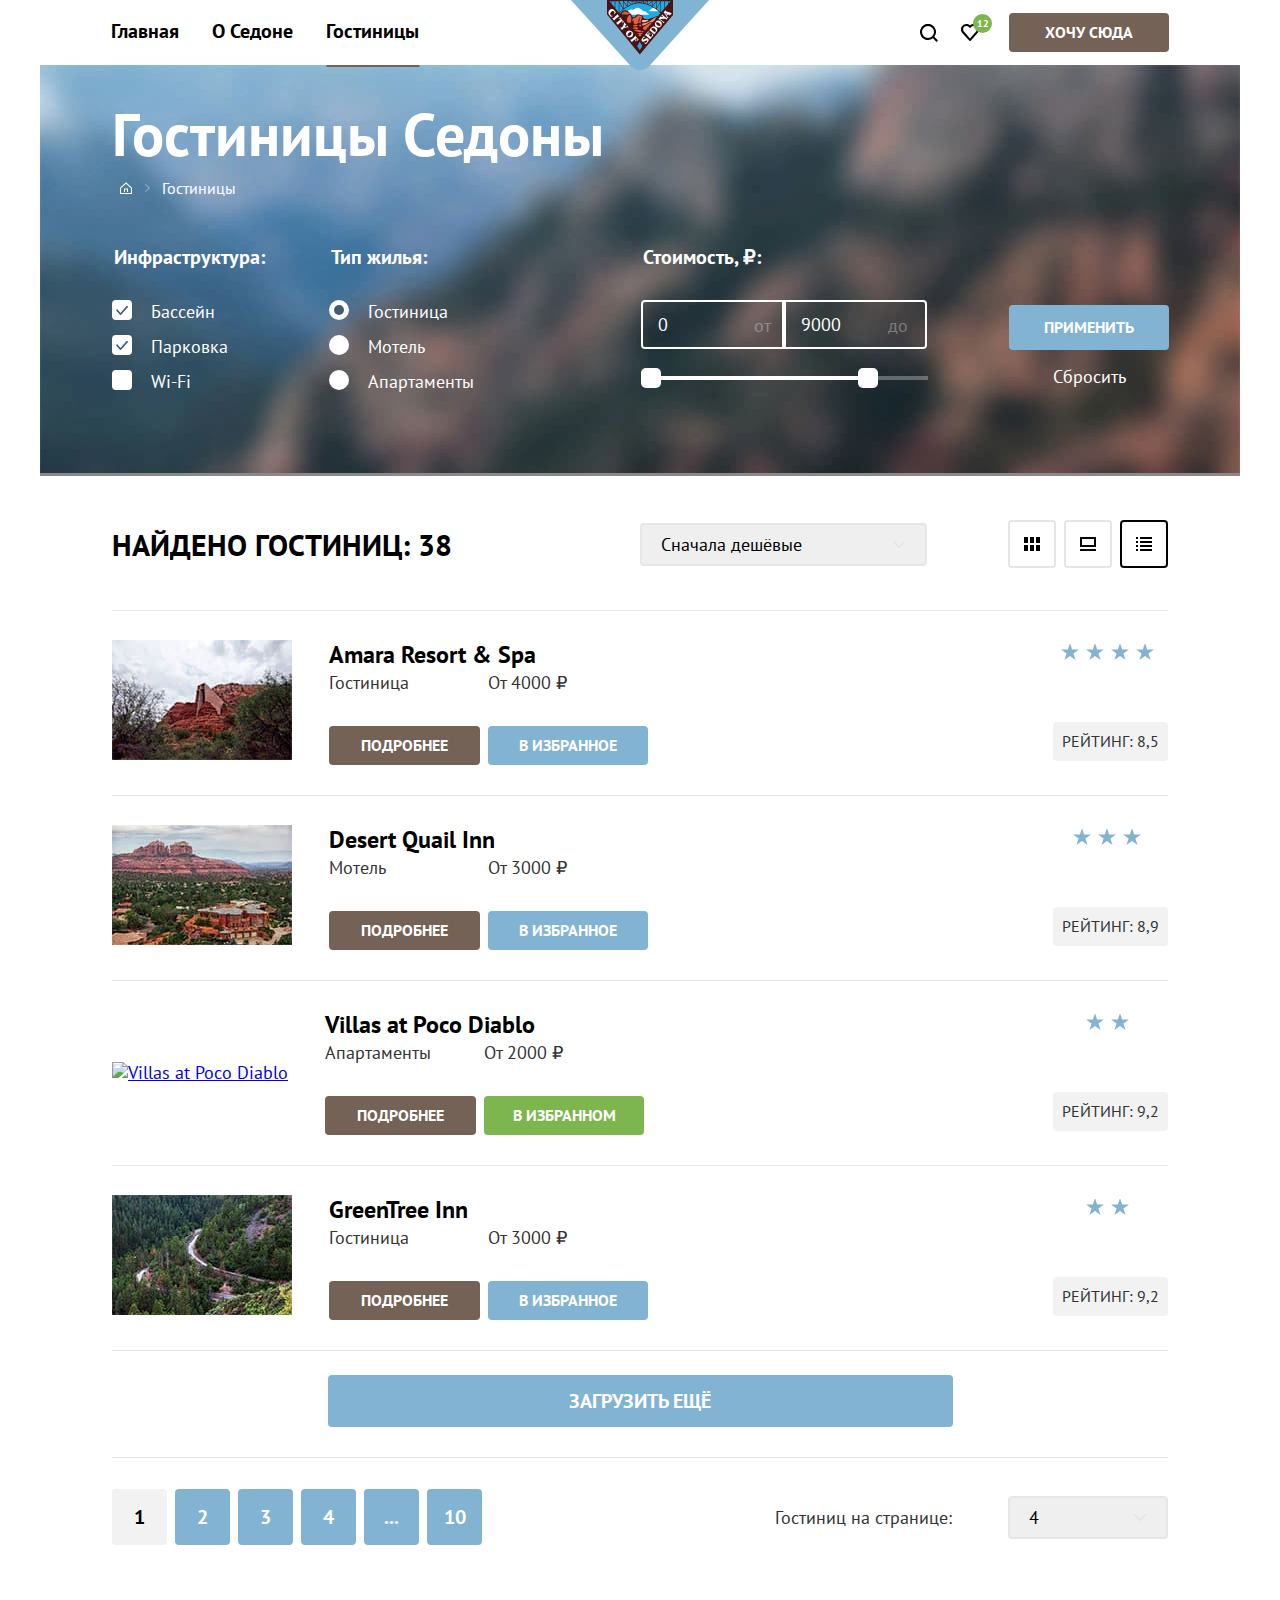
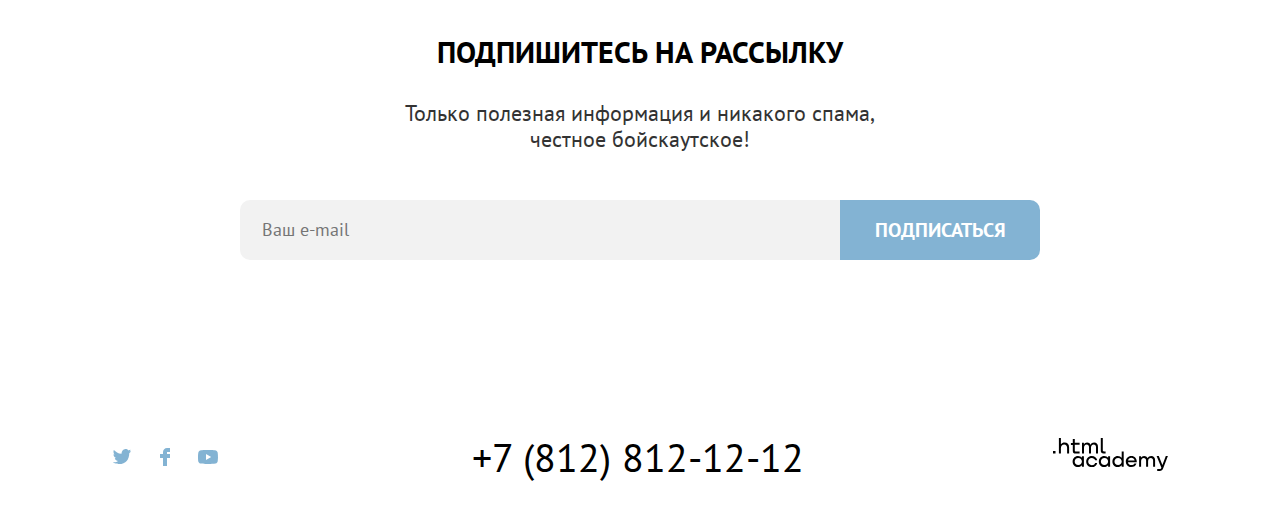
==== commit c8c2028f: "Изменения popup и modal" ====
--- a/hotels.html
+++ b/hotels.html
@@ -126,15 +126,15 @@
 						<ul class="hotels-filter-list">
 							<li class="hotels-filter-item">
 								<label class="control">
-									<input class="visually-hidden control-input" type="radio" name="hotel" value="hotel"
-										checked>
+									<input class="visually-hidden control-input" type="radio" name="hotel-type"
+										value="hotel" checked>
 									<span class="control-mark"></span>
 									<span class="control-label">Гостиница</span>
 								</label>
 							</li>
 							<li class="hotels-filter-item">
 								<label class="control">
-									<input class="visually-hidden control-input" type="radio" name="motel"
+									<input class="visually-hidden control-input" type="radio" name="hotel-type"
 										value="motel">
 									<span class="control-mark"></span>
 									<span class="control-label">Мотель</span>
@@ -142,7 +142,7 @@
 							</li>
 							<li class="hotels-filter-item">
 								<label class="control">
-									<input class="visually-hidden control-input" type="radio" name="apartments"
+									<input class="visually-hidden control-input" type="radio" name="hotel-type"
 										value="apartments">
 									<span class="control-mark"></span>
 									<span class="control-label">Апартаменты</span>
@@ -156,12 +156,10 @@
 						<div class="label-wrapper">
 							<label class="hotels-price-label">
 								<input class="hotels-filter-input input-min" type="number" name="min-price" value="0">
-								<!-- <span class="filter-input-limit">от</span> -->
 							</label>
 							<label class="hotels-price-label">
 								<input class="hotels-filter-input input-max" type="number" name="max-price"
 									value="9000">
-								<!-- <span class="filter-input-limit">до</span> -->
 							</label>
 						</div>
 						<div class="range-scale">
@@ -247,7 +245,7 @@
 									<li class="star" data-rating="3"></li>
 									<li class="star" data-rating="4"></li>
 								</ul>
-								<p class="hotel-card-rating">РЕЙТИНГ:<span>8.5</span></p>
+								<p class="hotel-card-rating">РЕЙТИНГ: <span>8,5</span></p>
 							</div>
 						</li>
 						<li class="hotel-card">
@@ -270,7 +268,7 @@
 									<span class="star" data-rating="2"></span>
 									<span class="star" data-rating="3"></span>
 								</div>
-								<p class="hotel-card-rating">РЕЙТИНГ:<span>8.9</span></p>
+								<p class="hotel-card-rating">РЕЙТИНГ: <span>8,9</span></p>
 							</div>
 						</li>
 						<li class="hotel-card">
@@ -292,7 +290,7 @@
 									<span class="star" data-rating="1"></span>
 									<span class="star" data-rating="2"></span>
 								</div>
-								<p class="hotel-card-rating">РЕЙТИНГ:<span>9.2</span></p>
+								<p class="hotel-card-rating">РЕЙТИНГ: <span>9,2</span></p>
 							</div>
 						</li>
 						<li class="hotel-card">
@@ -314,7 +312,7 @@
 									<span class="star" data-rating="1"></span>
 									<span class="star" data-rating="2"></span>
 								</div>
-								<p class="hotel-card-rating">РЕЙТИНГ:<span>9.2</span></p>
+								<p class="hotel-card-rating">РЕЙТИНГ: <span>9,2</span></p>
 							</div>
 						</li>
 					</ul>
--- a/styles/styles.css
+++ b/styles/styles.css
@@ -55,6 +55,7 @@
 	left: 50%;
     transform: translateX(-50%);
 	top: 0;
+	/* z-index: 1; */
 }
 
 .navigation {
@@ -227,38 +228,41 @@
 }
 
 /*  PROMO  */
-.promo {
+ .promo {
+	text-align: center;
+}
+
+.promo-img {
+	/* display: block; */
+	margin: 0 auto 78px;
+}
+
+.promo-wrapper {
+	position: relative;
 	background-image: url('../img/index/index-background.jpg');
 	background-size: 1200px auto;
 	background-repeat: no-repeat;
 	background-position: top center;
 	background-color: #898989;
-	text-align: center;
 	padding-top: 51px;
 }
 
-.promo-img {
-	display: block;
-	margin: 0 auto 83px;
-}
-
-.promo-about {
-	position: relative;
-	background-color: #fff;
-	padding: 63px 240px 79px;
-}
-
-.promo-about::before {
+.promo-wrapper::after {
 	position: absolute;
 	content: "";
 	background-image: url('../img/index/divider.svg');
 	background-position: center center;
 	background-repeat: no-repeat;
-	top: 0;
+	bottom: 0;
 	left: 0;
-	transform: translateY(-100%);
+	/* transform: translateY(-100%); */
 	width: 1200px;
 	height: 57px;
+}
+
+.promo-about {
+	background-color: #fff;
+	padding: 63px 240px 79px;
 }
 
 .promo-about-description {
@@ -662,7 +666,7 @@
 	background-image: url('../img/hotels/hotels-background.jpg');
 	background-size: 1200px 408px;
 	background-repeat: no-repeat;
-	background-position: center;
+	background-position: top center;
 	background-color: #898989;
 	color: #fff;
 	padding: 30px 72px 83px;
@@ -769,6 +773,7 @@
 	position: relative;
   	display: block;
   	padding-left: 39px;
+	cursor: pointer;
 }
 
 .control-mark {
@@ -799,8 +804,9 @@
 	width: 12px;
 	height: 9px;
 	background-image: url('../img/hotels/tick-icon.svg');
-	top: 5px;
-	left: 5px;
+	top: 50%;
+	left: 50%;
+	transform: translate(-50%, -50%);
 }
 
 .control-input[type="radio"] + .control-mark {
@@ -809,8 +815,9 @@
 
 .control-input[type="radio"]:checked + .control-mark::before {
   position: absolute;
-  top: 5px;
-  left: 5px;
+  top: 50%;
+  left: 50%;
+  transform: translate(-50%, -50%);
   width: 10px;
   height: 10px;
   background: #3F5E72;
@@ -826,11 +833,8 @@
 .label-wrapper::before {
 	position: absolute;
 	content: "от";
-	width: 17px;
-	height: 23px;
 	font-family: inherit;
 	font-size: 18px;
-	line-height: 23px;
 	color: #fff;
 	opacity: .3;
 	top: 50%;
@@ -841,11 +845,8 @@
 .label-wrapper::after {
 	position: absolute;
 	content: "до";
-	width: 17px;
-	height: 23px;
 	font-family: inherit;
 	font-size: 18px;
-	line-height: 23px;
 	color: #fff;
 	opacity: .3;
 	top: 50%;
@@ -855,7 +856,7 @@
 
 .hotels-filter-input {
 	width: 143px;
-	padding: 12px 15px;
+	padding: 11px 15px;
 	font-family: inherit;
 	font-size: 18px;
 	line-height: 23px;
@@ -865,6 +866,21 @@
 	background: none;
 }
 
+/* .input-wrapper {
+	position: relative;
+}
+
+.input-wrapper::before {
+	position: absolute;
+	content: "";
+	top: 0;
+	left: 0;
+	width: 100%;
+	height: 100%;
+	box-shadow: 0 0 0 2px #81B3D2;
+	border-radius: 4px 0 0 4px;
+} */
+
 .input-min {
 	border-radius: 4px 0 0 4px;
 }
@@ -884,11 +900,10 @@
 }
 
 .hotels-filter-input:focus {
-	border: 2px solid #FFFFFF;
-	box-shadow: 0px 0px 0px 3px #81B3D2;
-}
-
-.hotels-filter-input:active {
+	box-shadow: inset 0px 0px 0px 2px #81B3D2;
+}
+
+.hotels-filter-input:active{
 	box-shadow: none;
 	background: #756257;
 }
@@ -1020,17 +1035,18 @@
 }
 
 .select-control {
-  width: 287px;
-  padding: 9px 19px;
-  font: inherit;
-  background: #F2F2F2;
-  border: 2px solid #E6E6E6;
-  border-radius: 4px;
-  background-image: url("../img/hotels/select-arrow.svg");
-  background-repeat: no-repeat;
-  background-position: right 20px center;
-  appearance: none;
-  outline: none;
+	position: relative;
+	width: 287px;
+	padding: 9px 19px;
+	font: inherit;
+	border: 2px solid #E6E6E6;
+	border-radius: 4px;
+	background-image: url("../img/hotels/select-arrow.svg");
+  	background-repeat: no-repeat;
+  	background-position: right 20px center;
+	appearance: none;
+	outline: none;
+	cursor: pointer;
 }
 
 .select-control:hover,
@@ -1148,21 +1164,30 @@
 
 .hotel-card-link {
 	display: block;
-	position: relative;
 	grid-column: 1 / -1;
 	text-decoration: none;
 	outline: none;
-}
-
-.hotel-card-link::before {
+	margin: 0 0 1px 0;
+}
+
+.hotel-card-about-title {
+	display: inline-block;
+	position: relative;
+	font-size: 24px;
+	font-weight: 700;
+	line-height: 31px;
+	color: #000;
+	margin: 0;
+}
+
+.hotel-card-about-title::before {
 	content: "";
 	position: absolute;
 	border-radius: 10px;
-	padding: 10px 15px;
-	top: 0;
+	top: -10px;
    	left: -15px;
-	width: 100%;
-	height: 100%;
+	width: calc(100% + 30px);
+	height: calc(100% + 20px);
 	z-index: -1;
 }
 
@@ -1170,7 +1195,7 @@
 	color: #756257;
 }
 
-.hotel-card-link:focus::before {
+.hotel-card-link:focus .hotel-card-about-title::before{
 	box-shadow: 0 0 0 3px #83B3D3;
 }
 
@@ -1178,20 +1203,13 @@
 	color: #756257;
 }
 
-.hotel-card-link:active::before {
+.hotel-card-link:active .hotel-card-about-title::before{
 	box-shadow: none;
 }
 
 .hotel-card-link:active .hotel-card-about-title{
 	color: rgba(117, 98, 87, .3);
-}
-
-.hotel-card-about-title {
-	font-size: 24px;
-	font-weight: 700;
-	line-height: 31px;
-	margin: 0 0 1px 0;
-	color: #000;
+	box-shadow: none;
 }
 
 .hotel-card-about p {
@@ -1202,7 +1220,7 @@
 
 .hotel-card-detailed {
 	width: 151px;
-	padding: 6px;
+	padding: 9px;
 	border-radius: 4px;
 	background-color: #756257;
 	font-family: inherit;
@@ -1240,7 +1258,7 @@
 
 .favourites {
 	width: 160px;
-	padding: 6px;
+	padding: 9px;
 	border-radius: 4px;
 	background-color: #83B3D3;
 	font-family: inherit;
@@ -1292,6 +1310,7 @@
 	flex-direction: column;
 	justify-content: space-between;
 	height: 117px;
+	align-items: center;
 }
 
 .hotel-card-rating-block {
@@ -1300,7 +1319,6 @@
 	margin: 0;
 	padding: 0;
 	list-style-type: none;
-	justify-content: center;
 }
 
 .hotel-card-rating {
@@ -1400,7 +1418,6 @@
   padding: 9px 19px;
   margin-left: 51px;
   font: inherit;
-  background: #F2F2F2;
   border: 2px solid #E6E6E6;
   border-radius: 4px;
   background-image: url("../img/hotels/select-arrow.svg");
@@ -1408,6 +1425,7 @@
   background-position: right 20px center;
   appearance: none;
   outline: none;
+  cursor: pointer;
 }
 
 .select-pagination:hover,
@@ -1433,6 +1451,7 @@
 	box-sizing: border-box;
 	top: 62px;
 	right: 71px;
+	z-index: 1;
 }
 
 .popup-open {
@@ -1443,7 +1462,10 @@
 	position: relative;
 	list-style-type: none;
 	margin: 0;
-	padding: 25px 25px 0;
+	padding: 25px 15px 0 25px;
+	border: 1px solid #E6E6E6;
+	border-radius: 20px;
+    border-bottom: none;
 	display: flex;
 	flex-direction: column;
 }
@@ -1464,7 +1486,7 @@
 .popup-item {
 	display: flex;
 	justify-content: space-between;
-    align-items: center;
+    align-items: flex-start;
 	margin-bottom: 25px;
 }
 
@@ -1474,13 +1496,11 @@
 
 .popup-link-wrapper {
 	display: grid;
-    grid-template-columns: 48px 200px;
-	grid-template-rows: 24px 24px;
-	align-items: center;
+    grid-template-columns: 48px auto;
 }
 
 .popup-link {
-	display: block;
+	display: inline-block;
 	position: relative;
 	outline: none;
 	text-decoration: none;
@@ -1490,11 +1510,11 @@
 	content: "";
 	position: absolute;
 	border-radius: 10px;
-	padding: 10px 15px;
-	top: 0;
-   	left: -10px;
-	width: 100%;
-	height: 100%;
+	top: 50%;
+    left: 50%;
+    transform: translate(-50%, -50%);
+	width: calc(100% + 20px);
+	height: calc(100% + 20px);
 }
 
 .popup-link:hover {
@@ -1519,29 +1539,29 @@
 	border-radius: 50%;
 }
 .popup-title {
+	display: inline-block;
 	grid-column: 2/3;
 	grid-row: 1/2;
 	font-family: PT Sans;
 	font-style: normal;
 	font-weight: bold;
 	font-size: 18px;
-	line-height: 40px;
 	color: #000000;
 	margin: 0;
 	padding-left: 15px;
 }
 
 .popup-description {
+	display: inline-block;
 	grid-column: 2/3;
 	grid-row: 2/2;
 	font-family: PT Sans;
 	font-style: normal;
 	font-weight: normal;
 	font-size: 16px;
-	line-height: 40px;
 	color: #333333;
 	margin: 0;
-	padding-left: 17px;
+	padding-left: 14px;
 }
 
 .popup-icon {
@@ -1551,9 +1571,10 @@
 .popup-button-delete {
 	border: none;
 	outline: none;
-	padding: 10px;
+	padding: 9px 10px;
 	border-radius: 10px;
 	background-color: #fff;
+	cursor: pointer;
 }
 
 .popup-button-delete:hover .popup-icon{
@@ -1576,7 +1597,7 @@
 .btn-popup-favourites {
 	width: 100%;
 	background: #756257;
-	border-radius: 0px 0px 20px 20px;
+	border-radius: 0px 0px 18px 20px;
 	padding: 19px;
 	border: none;
 	outline: none;
@@ -1629,6 +1650,8 @@
 	background-color: #FFFFFF;
 	box-shadow: 0px 25px 50px rgba(0, 0, 0, 0.15);
 	border-radius: 30px;
+	top: 50%;
+	transform: translateY(-57%);
 }
 
 .modal-title {
@@ -1675,18 +1698,44 @@
 	box-shadow: none;
 }
 
+.date-form-wrapper {
+	flex-grow: 2;
+	position: relative;
+}
+
+.date-form-wrapper::after {
+	position: absolute;
+	content: "На эти даты есть свободные номера. Пока есть.";
+	bottom: -20px;
+	left: 0;
+	width: 100%;
+
+	font-family: PT Sans;
+	font-style: normal;
+	font-weight: 400;
+	font-size: 16px;
+	
+}
+
+.wrapper-error::after {
+	position: absolute;
+	color: #FF5757;
+	content: "Мы не можем отправить вас в прошлое.";
+}
+
 .date-form-field {
 	position: relative;
 	background: #F2F2F2;
 	border-radius: 4px;
 	border: none;
 	outline: none;
-	padding: 15px;
+	padding: 14px 27px 14px 19px;
 	width: 420px;
-
+	appearance: none;
+
+	font-family: inherit;
 	font-weight: 700;
 	font-size: 18px;
-	line-height: 40px;
 	color: rgba(0, 0, 0, .6);
 }
 
@@ -1708,19 +1757,23 @@
 .date-form-field:active {
 	color: #000;
 	background: #fff;
-	box-shadow: 0 0 0 3px #000;
+	border: 2px solid #000;
+	box-shadow: none;
 }
 
 .date-form-input {
+	display: flex;
+	flex-grow: 1;
+	align-items: center;
 	position: relative;
 	margin-bottom: 40px;
 }
 
 .modal-date-link {
 	position: absolute;
-	right: 35px;
+	right: 20px;
 	top: 50%;
-	transform: translateY(-50%);
+	transform: translateY(-40%);
 	outline: none;
 }
 
@@ -1735,6 +1788,7 @@
 }
 
 .modal-label {
+	flex-grow: 1;
 	font-weight: 700;
 	color: #000;
 	margin-right: 45px;
@@ -1743,33 +1797,49 @@
 .modal-button-info {
 	position: relative;
 	margin-right: 18px;
-	text-decoration: none;
-	border: none;
-	outline: none;
-	background-color: #fff;
-	padding: 10px;
-}
-
-.modal-button-info svg {
-	fill: #83B3D3;
-}
-
-.modal-button-info:hover svg {
-	fill: #68A2CA;
+	background: #83B3D3;
+	width: 25px;
+	height: 25px;
+	border-radius: 50%;
+	text-align: center;
+	font-size: 14px;
+	color: #fff;
+	cursor: pointer;
+}
+
+.modal-button-info::after {
+	position: absolute;
+	content: "";
+	background-image: url('../img/modal/triangle-modal.svg');
+	background-repeat: no-repeat;
+	width: 19px;
+	height: 9px;
+	bottom: -11px;
+    left: 50%;
+    transform: translateX(-50%);
+	visibility: hidden;
+}
+
+.modal-button-info:hover::after {
+	visibility: visible;
+}
+
+.modal-button-info:hover {
+	background: #68A2CA;
 }
 
 .modal-button-info span {
 	background-color: #333;
 	border-radius: 10px;
 	color: #fff;
-	opacity: 0;
 	padding: 15px 15px 18px 22px;
 	position: absolute;
+	font-size: 16px;
 	
 	visibility: hidden;
 	width: 256px;
 	top: 50%;
-    transform: translateX(-34%) translateY(23%);
+    transform: translateX(-40%) translateY(20%);
     left: -50%;
 	z-index: 10;
 }	
@@ -1813,6 +1883,7 @@
 }
 
 .modal-button {
+	display: flex;
 	position: absolute;
 	padding: 17px;
 	background: #F2F2F2;
@@ -1822,12 +1893,24 @@
 	cursor: pointer;
 }
 
+.modal-button--minus {
+	color: rgba(0, 0, 0, .3);
+}
+
+.modal-button--minus:hover {
+	color: #000;
+}
+
+.modal-button--minus:focus {
+	color: #000;
+}
+
 .modal-input-icon {
 	fill: rgba(0, 0, 0, .3);
 }
 
 .modal-button:hover .modal-input-icon{
-	fill: #000000;
+	fill: #000;
 }
 
 .modal-button:focus {
@@ -1863,7 +1946,7 @@
 .search-modal-button {
 	display: block;
 	margin: 0 auto;
-	width: 575px;
+	width: 100%;
 	padding: 10px;
 	background: #83B3D3;
 	border-radius: 10px;
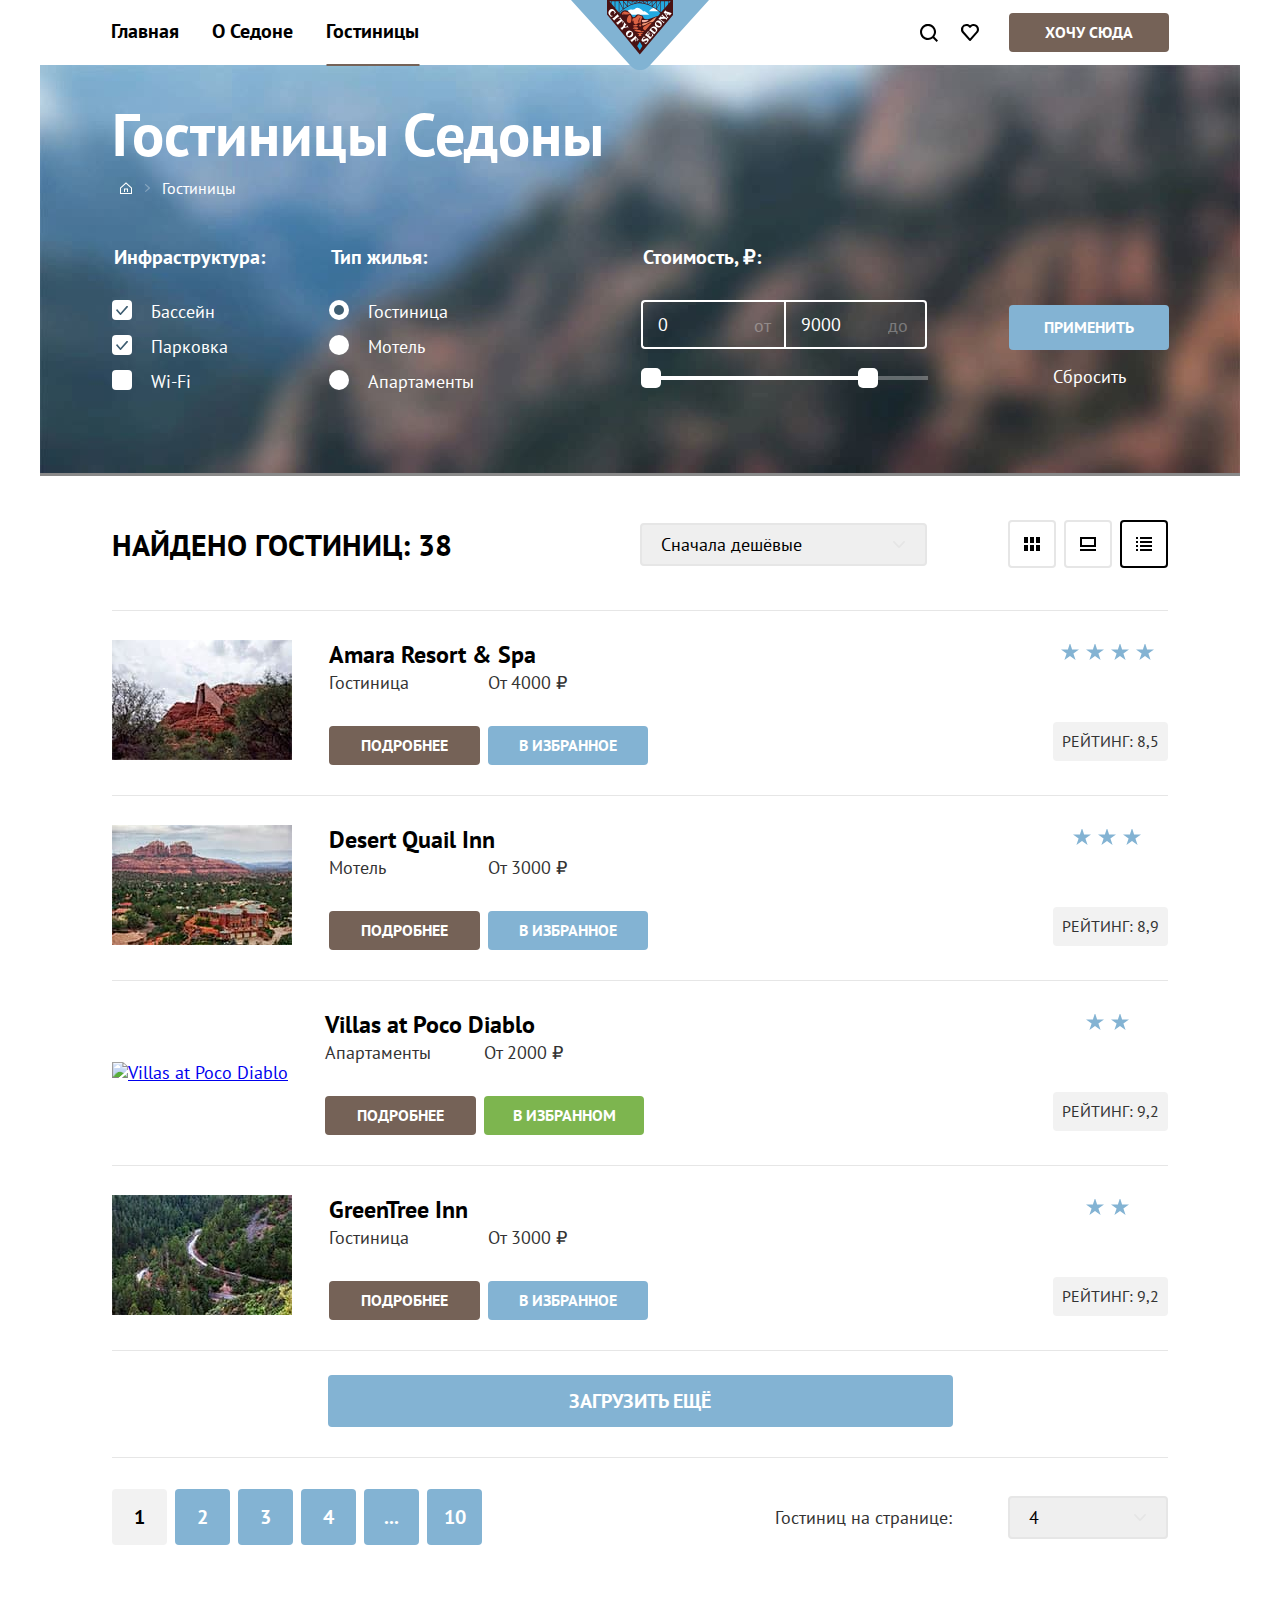
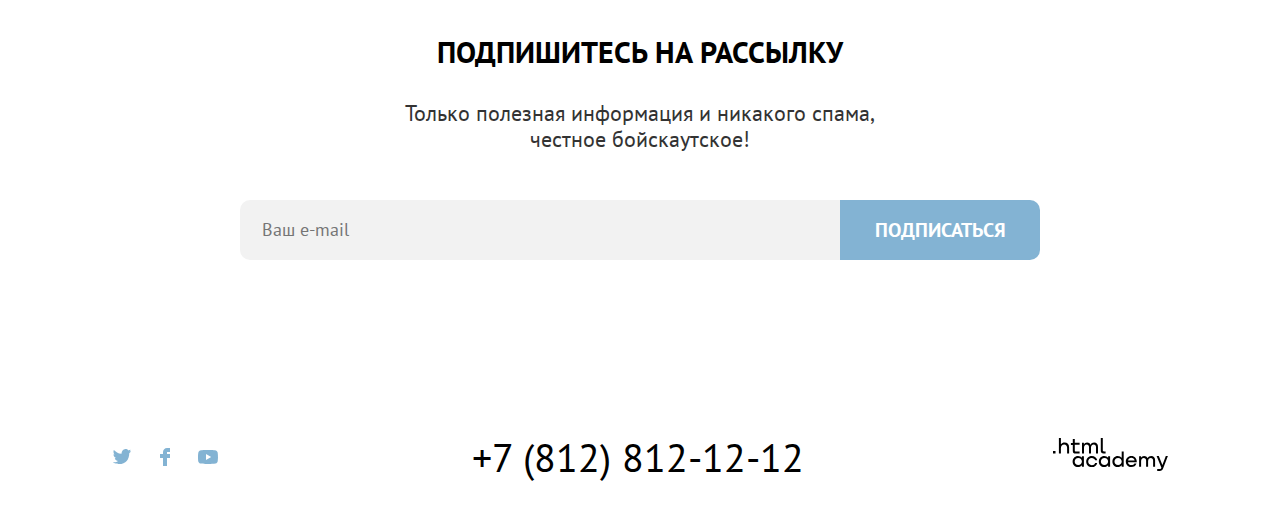
==== commit 40f50582: "Исправил недочеты" ====
--- a/hotels.html
+++ b/hotels.html
@@ -156,10 +156,12 @@
 						<div class="label-wrapper">
 							<label class="hotels-price-label">
 								<input class="hotels-filter-input input-min" type="number" name="min-price" value="0">
+								<span class="decorative-input-border"></span>
 							</label>
 							<label class="hotels-price-label">
 								<input class="hotels-filter-input input-max" type="number" name="max-price"
 									value="9000">
+								<span class="decorative-input-border border--right"></span>
 							</label>
 						</div>
 						<div class="range-scale">
--- a/styles/styles.css
+++ b/styles/styles.css
@@ -55,7 +55,7 @@
 	left: 50%;
     transform: translateX(-50%);
 	top: 0;
-	/* z-index: 1; */
+	z-index: 1;
 }
 
 .navigation {
@@ -63,7 +63,6 @@
 	display: flex;
 	justify-content: space-between;
 	padding: 0 59px;
-	/* padding 0 72px */
 	width: 1200px;
 	min-height: 65px;
 	margin: 0 auto;
@@ -76,7 +75,6 @@
 	margin: 0;
 	padding: 0;
 	width: 350px;
-	/* 309 */
 	list-style-type: none;
 }
 
@@ -110,7 +108,6 @@
 .navigation-user {
 	width: 281px;
 	justify-content: flex-end;
-	/* 250 */
 }
 .navigation-user .navigation-link {
 	min-width: 38px;
@@ -118,26 +115,27 @@
 	padding: 10px;
 }
 
-.navigation-link--favourites::after {
+.navigation-circle {
+	display: flex;
+    flex-direction: column;
+    justify-content: center;
 	position: absolute;
-	content: "12";
 	width: 19px;
 	height: 19px;
+	border-radius: 50%;
+	background-color: #7DB54F;
+	text-align: center;
 	top: 0;
 	right: -3px;
-	background-color: #7DB54F;
-	border-radius: 50%;
 
 	font-size: 10px;
-	line-height: 20px;
-	text-align: center;
-	color: #FFFFFF;
+	line-height: 13px;
+	color: #fff;
 }
 
 .navigation-user .navigation-item {
 	margin-right: 3px;
 	margin-bottom: 0;
-	/* margin-right: 10px; */
 }
 
 .navigation-link:hover .navigation-icon {
@@ -162,7 +160,7 @@
 	position: absolute;
 	content: "";
 	height: 2px;
-  	bottom: -17px;
+  	bottom: -16px;
 	left: 50%;
 	transform: translateX(-50%);
 	background-color: #756257;
@@ -172,7 +170,6 @@
 .navigation-item {
 	margin-right: 9px;
 	margin-bottom: 4px;
-	/* margin-right: 15px; */
 }
 .navigation .navigation-item:nth-child(3n) {
 	margin-right: 0;
@@ -196,7 +193,6 @@
 	color: #fff;
 	text-transform: uppercase;
 	text-align: center;
-	/* margin */
 	margin-left: 17px;
     margin-right: 12px;
 }
@@ -233,8 +229,8 @@
 }
 
 .promo-img {
-	/* display: block; */
-	margin: 0 auto 78px;
+	display: block;
+	margin: 0 auto;
 }
 
 .promo-wrapper {
@@ -245,6 +241,7 @@
 	background-position: top center;
 	background-color: #898989;
 	padding-top: 51px;
+	padding-bottom: 78px;
 }
 
 .promo-wrapper::after {
@@ -255,7 +252,6 @@
 	background-repeat: no-repeat;
 	bottom: 0;
 	left: 0;
-	/* transform: translateY(-100%); */
 	width: 1200px;
 	height: 57px;
 }
@@ -270,7 +266,6 @@
 	font-weight: 700;
 	margin: 0;
 	margin-bottom: 34px;
-	/* margin-bottom: 23px; */
 	line-height: 36px;
 	color: #000000;
 	text-transform: uppercase;
@@ -306,7 +301,6 @@
 	line-height: 28px;
 	font-weight: 700;
 	margin: 0 auto 30px;
-	/* margin: 0 auto 25px; */
 	text-transform: uppercase;
 }
 
@@ -315,7 +309,6 @@
 }
 
 .advantages-block-description {
-	/* margin: 26px auto 0; */
 	margin: 31px auto 0;
 }
 
@@ -351,14 +344,12 @@
 	font-size: 24px;
 	line-height: 28px;
 	font-weight: 700;
-	/* margin: 0 auto 25px; */
 	margin: 0 auto 29px;
 	color: #000;
 	text-transform: uppercase;
 }
 
 .advantages-list-number {
-	/* margin: 0 auto 26px; */
 	margin: 0 auto 32px;
 }
 
@@ -398,7 +389,6 @@
 
 .search-title {
 	display: block;
-	/* margin-bottom: 15px; */
 	margin-bottom: 30px;
 	font-size: 30px;
 	font-weight: 700;
@@ -410,7 +400,6 @@
 .search-description {
 	font-size: 22px;
 	line-height: 26px;
-	/* margin: 0 auto 55px; */
 	margin: 0 auto 59px;
 	margin-right: 15px;
 }
@@ -457,7 +446,6 @@
 	font-size: 30px;
 	font-weight: 700;
 	line-height: 36px;
-	/* margin: 0 auto 15px; */
 	margin: 0 auto 30px;
 	text-transform: uppercase;
 	color: #000;
@@ -467,7 +455,6 @@
 	margin: 0;
 	font-size: 22px;
 	line-height: 26px;
-	/* margin-bottom: 26px; */
 	margin-bottom: 48px;
 }
 
@@ -552,7 +539,6 @@
 .footer-social-link {
 	display: flex;
 	justify-content: space-between;
-	/* padding: 30px 72px 20px; */
 	padding: 23px 50px 24px;
 	align-items: center;
 	width: 1200px;
@@ -562,11 +548,9 @@
 .footer-social-list {
 	display: flex;
 	flex-wrap: wrap;
-	/* margin: 0; */
 	margin: 12px;
 	padding: 0;
 	width: 130px;
-	/* 108 */
 	list-style-type: none;
 }
 
@@ -681,7 +665,6 @@
 }
 
 .breadcrumbs {
-	/* position: relative; */
 	display: flex;
 	font-size: 16px;
 	line-height: 21px;
@@ -790,7 +773,7 @@
 	background: rgba(255, 255, 255, 0.6);
 }
 
-.control:focus .control-mark {
+.control-input:focus + .control-mark {
 	box-shadow: 0 0 0 3px #83B3D3;
 }
 
@@ -866,23 +849,28 @@
 	background: none;
 }
 
-/* .input-wrapper {
+.hotels-price-label {
 	position: relative;
 }
 
-.input-wrapper::before {
+.decorative-input-border {
+	display: none;
 	position: absolute;
-	content: "";
-	top: 0;
-	left: 0;
-	width: 100%;
-	height: 100%;
-	box-shadow: 0 0 0 2px #81B3D2;
-	border-radius: 4px 0 0 4px;
-} */
+	width: calc(100% + 4px);
+	height: calc(100% + 4px);
+	top: -2px;
+	border-radius: 5px 0 0 5px;
+	left: -2px;
+	border: 2px solid #81b3d2;
+}
+
+.border--right {
+	border-radius: 0 5px 5px 0;
+}
 
 .input-min {
 	border-radius: 4px 0 0 4px;
+	border-right: 1px;
 }
 
 .input-max {
@@ -901,6 +889,10 @@
 
 .hotels-filter-input:focus {
 	box-shadow: inset 0px 0px 0px 2px #81B3D2;
+}
+
+.hotels-filter-input:focus + .decorative-input-border{
+	display: block;;
 }
 
 .hotels-filter-input:active{
@@ -1055,7 +1047,7 @@
 }
 
 .select-control:active {
-	color: rgba(51, 51, 51, .3);
+	background-image: url("../img/hotels/select-arrow-active.svg");
 	box-shadow: 0 0 0 2px#E6E6E6;
 }
 
@@ -1434,7 +1426,7 @@
 }
 
 .select-pagination:active {
-	color: rgba(51, 51, 51, .3);
+	background-image: url("../img/hotels/select-arrow-active.svg");
 	box-shadow: 0 0 0 2px#E6E6E6;
 }
 
@@ -1464,7 +1456,7 @@
 	margin: 0;
 	padding: 25px 15px 0 25px;
 	border: 1px solid #E6E6E6;
-	border-radius: 20px;
+	border-radius: 20px 20px 0 0;
     border-bottom: none;
 	display: flex;
 	flex-direction: column;
@@ -1480,7 +1472,7 @@
 	height: 9px;
 	top: -9px;
     left: 50%;
-    transform: translateX(-50%);
+    transform: translateX(-59%);
 }
 
 .popup-item {
@@ -1522,7 +1514,7 @@
 }
 
 .popup-link:focus::before {
-	box-shadow: 0 0 0 3px #83B3D3;
+	box-shadow: 0 0 0 3px #83b3d3;
 }
 
 .popup-link:active::before {
@@ -1636,6 +1628,7 @@
 	width: 100%;
 	height: 100%;
 	background: rgba(242, 242, 242, 0.8);
+	z-index: 2;
 }
 
 .modal-container-open {
@@ -1651,7 +1644,7 @@
 	box-shadow: 0px 25px 50px rgba(0, 0, 0, 0.15);
 	border-radius: 30px;
 	top: 50%;
-	transform: translateY(-57%);
+	transform: translateY(-50%);
 }
 
 .modal-title {
@@ -1703,35 +1696,29 @@
 	position: relative;
 }
 
-.date-form-wrapper::after {
+.modal-input-message {
 	position: absolute;
-	content: "На эти даты есть свободные номера. Пока есть.";
 	bottom: -20px;
 	left: 0;
-	width: 100%;
-
-	font-family: PT Sans;
-	font-style: normal;
-	font-weight: 400;
+	font-family: inherit;
 	font-size: 16px;
-	
-}
-
-.wrapper-error::after {
-	position: absolute;
-	color: #FF5757;
-	content: "Мы не можем отправить вас в прошлое.";
+	color: #333333;
+}
+
+.message--error {
+	color: #ff5757;
 }
 
 .date-form-field {
 	position: relative;
-	background: #F2F2F2;
+	background: #f2f2f2;
 	border-radius: 4px;
 	border: none;
 	outline: none;
 	padding: 14px 27px 14px 19px;
 	width: 420px;
 	appearance: none;
+	border: 2px solid #f2f2f2;
 
 	font-family: inherit;
 	font-weight: 700;
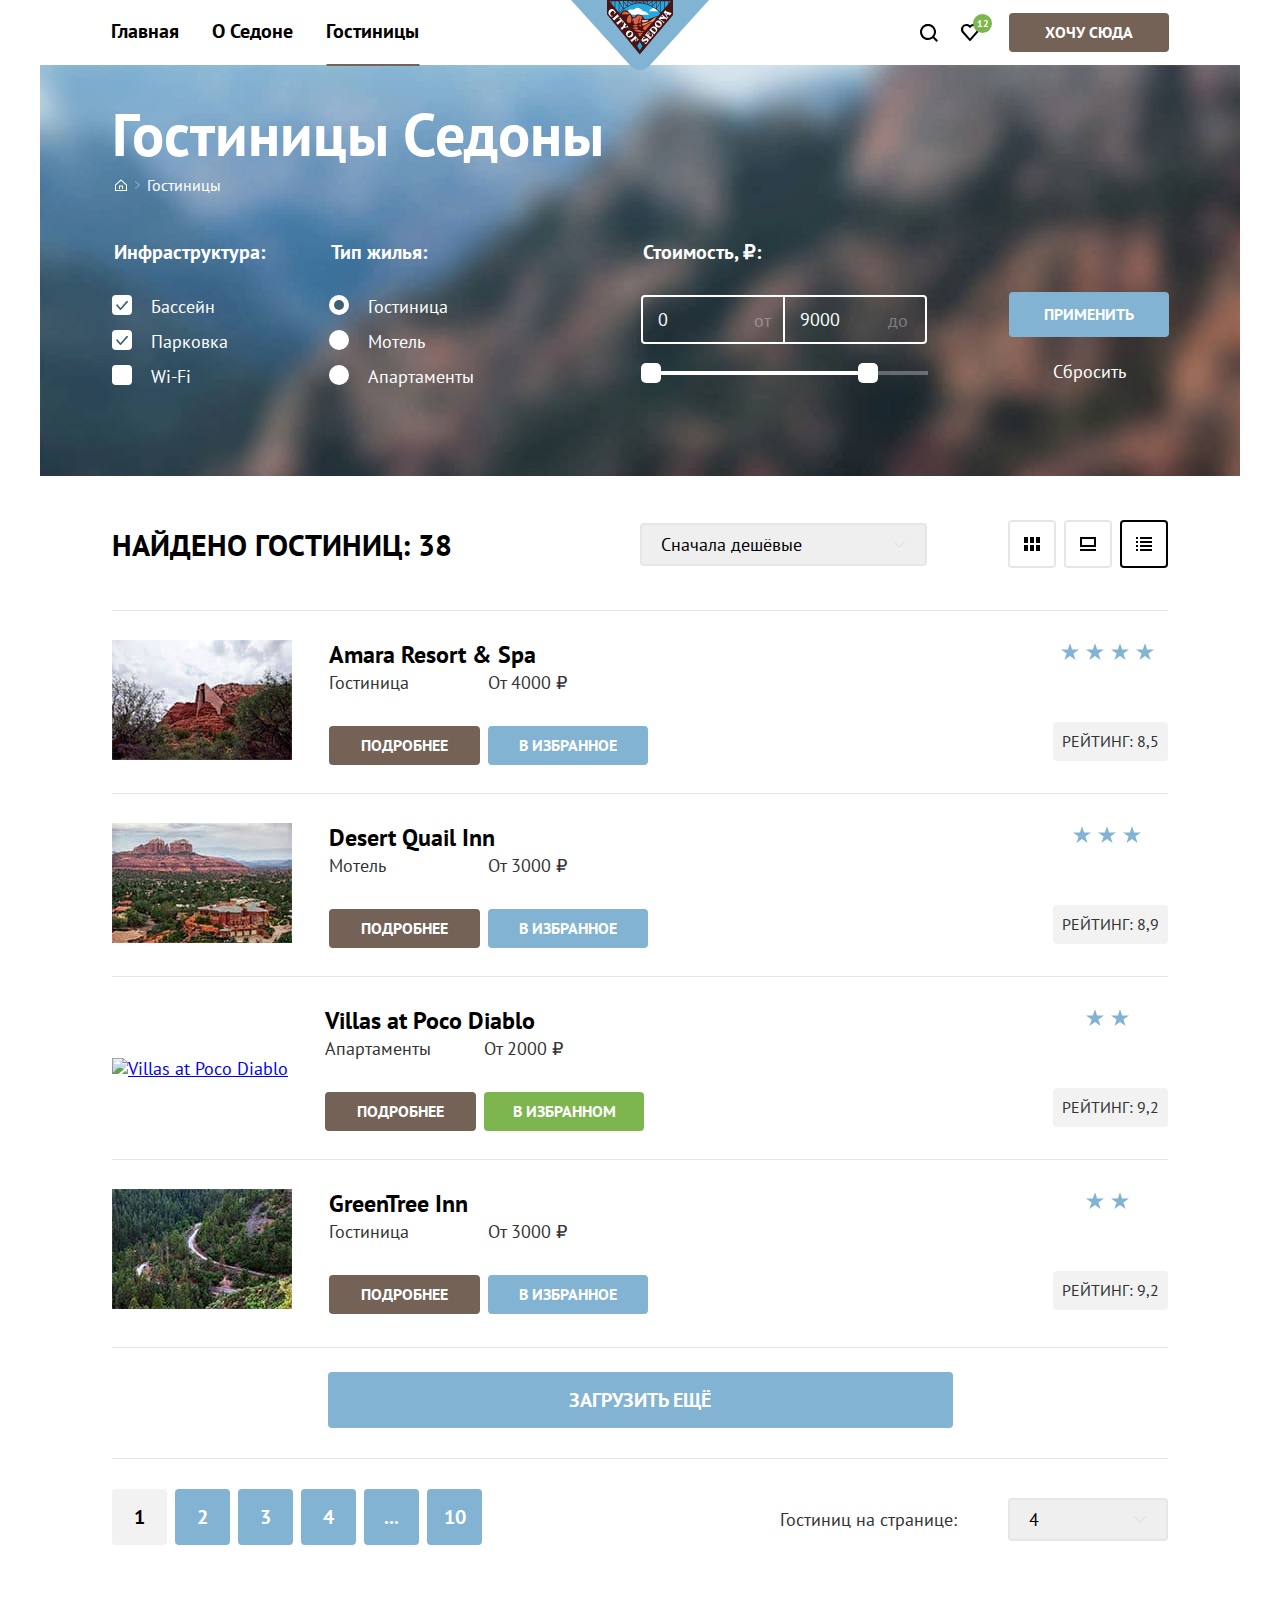
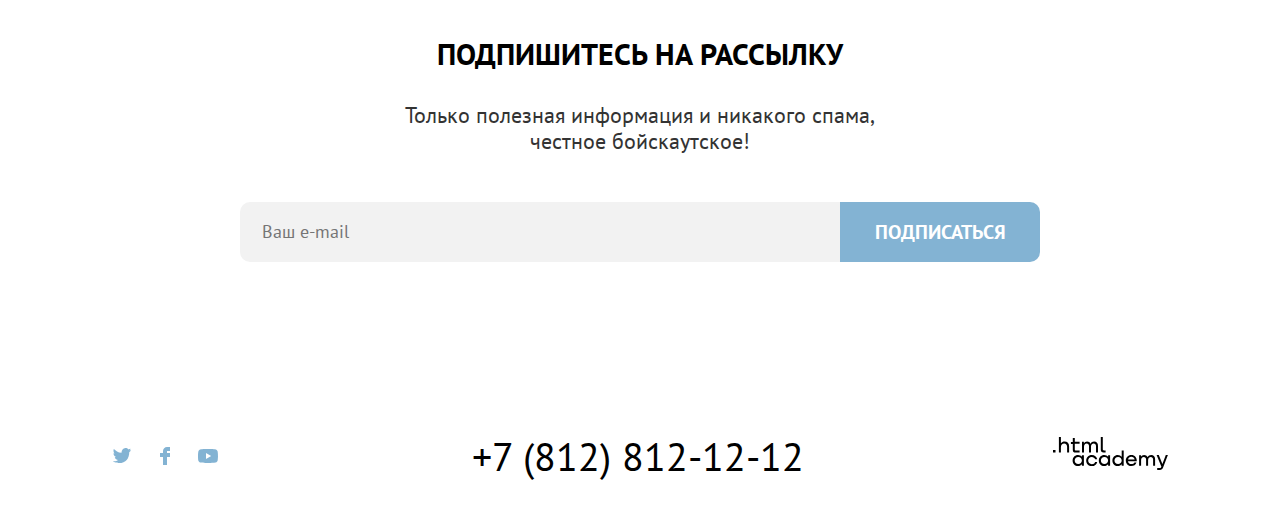
==== commit 6b7dd9ef: "Доработки" ====
--- a/hotels.html
+++ b/hotels.html
@@ -57,6 +57,7 @@
 						<span class="visually-hidden">
 							Избранное
 						</span>
+						<span class="navigation-favorites-counter">12</span>
 					</a>
 				</li>
 				<li class="navigation-item">
--- a/styles/styles.css
+++ b/styles/styles.css
@@ -27,6 +27,7 @@
 body {
 	margin: 0;
 	display: flex;
+	min-width: 1200px;
 	flex-direction: column;
 	min-height: 100%;
 	font-family: "PT Sans", sans-serif;
@@ -115,10 +116,7 @@
 	padding: 10px;
 }
 
-.navigation-circle {
-	display: flex;
-    flex-direction: column;
-    justify-content: center;
+.navigation-favorites-counter {
 	position: absolute;
 	width: 19px;
 	height: 19px;
@@ -129,7 +127,7 @@
 	right: -3px;
 
 	font-size: 10px;
-	line-height: 13px;
+	line-height: 19px;
 	color: #fff;
 }
 
@@ -258,7 +256,7 @@
 
 .promo-about {
 	background-color: #fff;
-	padding: 63px 240px 79px;
+	padding: 66px 240px 79px;
 }
 
 .promo-about-description {
@@ -288,6 +286,10 @@
 	color: #fff;
 }
 
+.advantages-block-photo {
+	flex-grow: 2;
+}
+
 .advantages-block-text {
 	padding: 98px 90px 77px;
 }
@@ -309,20 +311,20 @@
 }
 
 .advantages-block-description {
-	margin: 31px auto 0;
+	margin: 33px auto 0;
 }
 
 .advantages-list {
 	margin: 0;
 	padding: 0;
 	display: flex;
+	flex-wrap: wrap;
 	list-style: none;
 }
 
 .advantages-list-item {
 	width: 400px;
 	min-height: 384px;
-	background-repeat: no-repeat;
 	padding: 98px 75px 77px;
 }
 
@@ -361,6 +363,7 @@
 	background-image: url('../img/index/advantages/housing.svg');
 	background-size: 75px 72px;
 	background-position-x: center;
+	background-repeat: no-repeat;
 	background-position-y: 89px;
 }
 
@@ -377,6 +380,7 @@
 	background-image: url('../img/index/advantages/souvenirs.svg');
 	background-size: 64px 76px;
 	background-position-x: center;
+	background-repeat: no-repeat;
 	background-position-y: 85px;
 }
 
@@ -389,7 +393,7 @@
 
 .search-title {
 	display: block;
-	margin-bottom: 30px;
+	margin-bottom: 32px;
 	font-size: 30px;
 	font-weight: 700;
 	line-height: 36px;
@@ -439,7 +443,7 @@
 /* MAILING */
 .mailing {
 	text-align: center;
-	padding: 89px 200px 137px;
+	padding: 86px 200px 137px;
 }
 
 .mailing-title {
@@ -460,12 +464,12 @@
 
 .mailing--index  {
 	background-image: url('../img/mailing-background.jpg');
-	background-size: 1200px 411px;
 	background-position: top center;
 	background-repeat: no-repeat;
+	background-size: cover;
 	background-color: #898989;
 	color: #fff;
-	padding: 94px 200px;
+	padding: 96px 200px;
 }
 
 .mailing--index .mailing-title {
@@ -493,7 +497,7 @@
 }
 
 .email-field:focus {
-	box-shadow: inset 0 0 0 3px #83B3D3;
+	box-shadow: 0 0 0 3px #83B3D3;
 }
 
 .email-field:active {
@@ -526,7 +530,7 @@
 
 .button:focus {
 	background: #68A2CA;
-	box-shadow: inset 0 0 0 3px #756257;
+	box-shadow: 0 0 0 3px #756257;
 }
 
 .button:active {
@@ -599,7 +603,7 @@
 	color: #000;
 	text-decoration: none;
 	outline: none;
-	padding: 15px;
+	padding: 12px;
 }
 
 .footer-tel:hover {
@@ -623,7 +627,7 @@
 
 .footer-htmlacademy-link {
 	outline: none;
-	padding: 18px 22px;
+	padding: 15px 22px;
 	border-radius: 10px;
 }
 
@@ -648,12 +652,12 @@
 
 .inner-filter {
 	background-image: url('../img/hotels/hotels-background.jpg');
-	background-size: 1200px 408px;
 	background-repeat: no-repeat;
 	background-position: top center;
+	background-size: cover;
 	background-color: #898989;
 	color: #fff;
-	padding: 30px 72px 83px;
+	padding: 30px 72px 88px;
 }
 
 .inner-filter-title {
@@ -661,15 +665,16 @@
 	font-style: normal;
 	font-weight: 700;
 	line-height: 78px;
-	margin: 0 0 5px;
+	margin: 0 0 2px;
 }
 
 .breadcrumbs {
 	display: flex;
+	flex-wrap: wrap;
 	font-size: 16px;
 	line-height: 21px;
 	list-style: none;
-	margin: 0 0 45px;
+	margin: 0 0 43px;
 	padding: 0;
 }
 
@@ -678,7 +683,7 @@
 	margin-right: 14px;
 	outline: none;
 	border-radius: 4px;
-	padding: 3px 8px;
+	padding: 3px 3px;
 	text-decoration: none;
 }
 
@@ -859,21 +864,22 @@
 	width: calc(100% + 4px);
 	height: calc(100% + 4px);
 	top: -2px;
-	border-radius: 5px 0 0 5px;
+	border-radius: 7px 0 0 7px;
 	left: -2px;
 	border: 2px solid #81b3d2;
 }
 
 .border--right {
-	border-radius: 0 5px 5px 0;
+	border-radius: 0 7px 7px 0;
 }
 
 .input-min {
 	border-radius: 4px 0 0 4px;
-	border-right: 1px;
+	border-right-width: 1px;
 }
 
 .input-max {
+	border-left-width: 1px;
 	border-radius: 0 4px 4px 0;
 }
 
@@ -884,7 +890,7 @@
 }
 
 .hotels-filter-input:hover {
-	border: 2px solid rgba(255, 255, 255, .6);
+	box-shadow: 0 0 0 2px rgba(255, 255, 255, .6);
 }
 
 .hotels-filter-input:focus {
@@ -892,7 +898,7 @@
 }
 
 .hotels-filter-input:focus + .decorative-input-border{
-	display: block;;
+	display: block;
 }
 
 .hotels-filter-input:active{
@@ -930,13 +936,11 @@
 }
 
 .range-toggle:focus {
-	border: 3px solid #83B3D3;
-	box-shadow: 0px 4px 10px rgba(0, 0, 0, 0.25);
+	box-shadow: 0 0 0 3px #83B3D3;
 }
 
 .range-toggle:active {
-	border: 2px solid #83B3D3;
-	box-shadow: 0px 7px 15px rgba(0, 0, 0, 0.4);
+	box-shadow: 0 0 0 2px #83B3D3;
 }
 
 .toggle-max {
@@ -961,7 +965,7 @@
 	width: 160px;
 	padding: 12px;
 	border-radius: 4px;
-	margin-bottom: 10px;
+	margin-bottom: 19px;
 	font-size: 16px;
 	line-height: 21px;
 	text-align: center;
@@ -982,13 +986,15 @@
 }
 
 .button-clear {
-	width: 160px;
-	padding: 5px 28px;
+	display: block;
+    margin: 0 auto;
+	width: 100px;
+	padding: 9px 9px;
 	border-radius: 4px;
 	margin-bottom: 0;
 	font-size: 18px;
 	font-weight: 400;
-	line-height: 23px;
+	line-height: 14px;
 	color: inherit;
 	background: none;
 	border: none;
@@ -1117,12 +1123,13 @@
 	align-items: center;
 	width: 100%;
 	justify-content: space-between;
-	padding: 28px 0 30px;
+	padding: 28px 0 28px;
 	border-top: 1px solid #E6E6E6;
 }
 
 .hotel-card:nth-last-child(1) {
 	border-bottom: 1px solid #E6E6E6;
+	padding-bottom: 33px;
 }
 
 
@@ -1337,7 +1344,7 @@
 	display: block;
 	margin: 0 auto;
 	width: 625px;
-	padding: 13px;
+	padding: 15px;
 	border-radius: 4px;
 	background-color: #83B3D3;
 	font-size: 20px;
@@ -1352,11 +1359,13 @@
 	display: flex;
 	justify-content: space-between;
 	align-items: center;
-	padding-top: 31px;
+	padding-top: 30px;
 }
 
 .pagination-list {
 	display: flex;
+	flex-wrap: wrap;
+	max-width: 380px;
 	margin: 0;
 	padding: 0;
 	background-color: #fff;
@@ -1365,6 +1374,7 @@
 
 .pagination-item {
 	margin-right: 8px;
+	margin-bottom: 5px;
 }
 
 .pagination-item:last-child {
@@ -1380,7 +1390,8 @@
 	font-size: 20px;
 	font-weight: 700;
 	line-height: 26px;
-	width: 55px;
+	min-width: 55px;
+	min-height: 55px;
 	text-align: center;
 	outline: none;
 	border-radius: 4px;
@@ -1408,7 +1419,7 @@
 .select-pagination {
   width: 160px;
   padding: 9px 19px;
-  margin-left: 51px;
+  margin-left: 46px;
   font: inherit;
   border: 2px solid #E6E6E6;
   border-radius: 4px;
@@ -1459,6 +1470,7 @@
 	border-radius: 20px 20px 0 0;
     border-bottom: none;
 	display: flex;
+	flex-wrap: wrap;
 	flex-direction: column;
 }
 
@@ -1633,6 +1645,7 @@
 
 .modal-container-open {
   display: flex;
+  align-items: center;
 }
 
 .modal {
@@ -1643,8 +1656,6 @@
 	background-color: #FFFFFF;
 	box-shadow: 0px 25px 50px rgba(0, 0, 0, 0.15);
 	border-radius: 30px;
-	top: 50%;
-	transform: translateY(-50%);
 }
 
 .modal-title {
@@ -1698,8 +1709,8 @@
 
 .modal-input-message {
 	position: absolute;
-	bottom: -20px;
-	left: 0;
+	bottom: -19px;
+	left: 3px;
 	font-family: inherit;
 	font-size: 16px;
 	color: #333333;
@@ -1707,6 +1718,8 @@
 
 .message--error {
 	color: #ff5757;
+	bottom: -24px;
+    left: 6px;
 }
 
 .date-form-field {
@@ -1789,6 +1802,7 @@
 	height: 25px;
 	border-radius: 50%;
 	text-align: center;
+	line-height: 24px;
 	font-size: 14px;
 	color: #fff;
 	cursor: pointer;
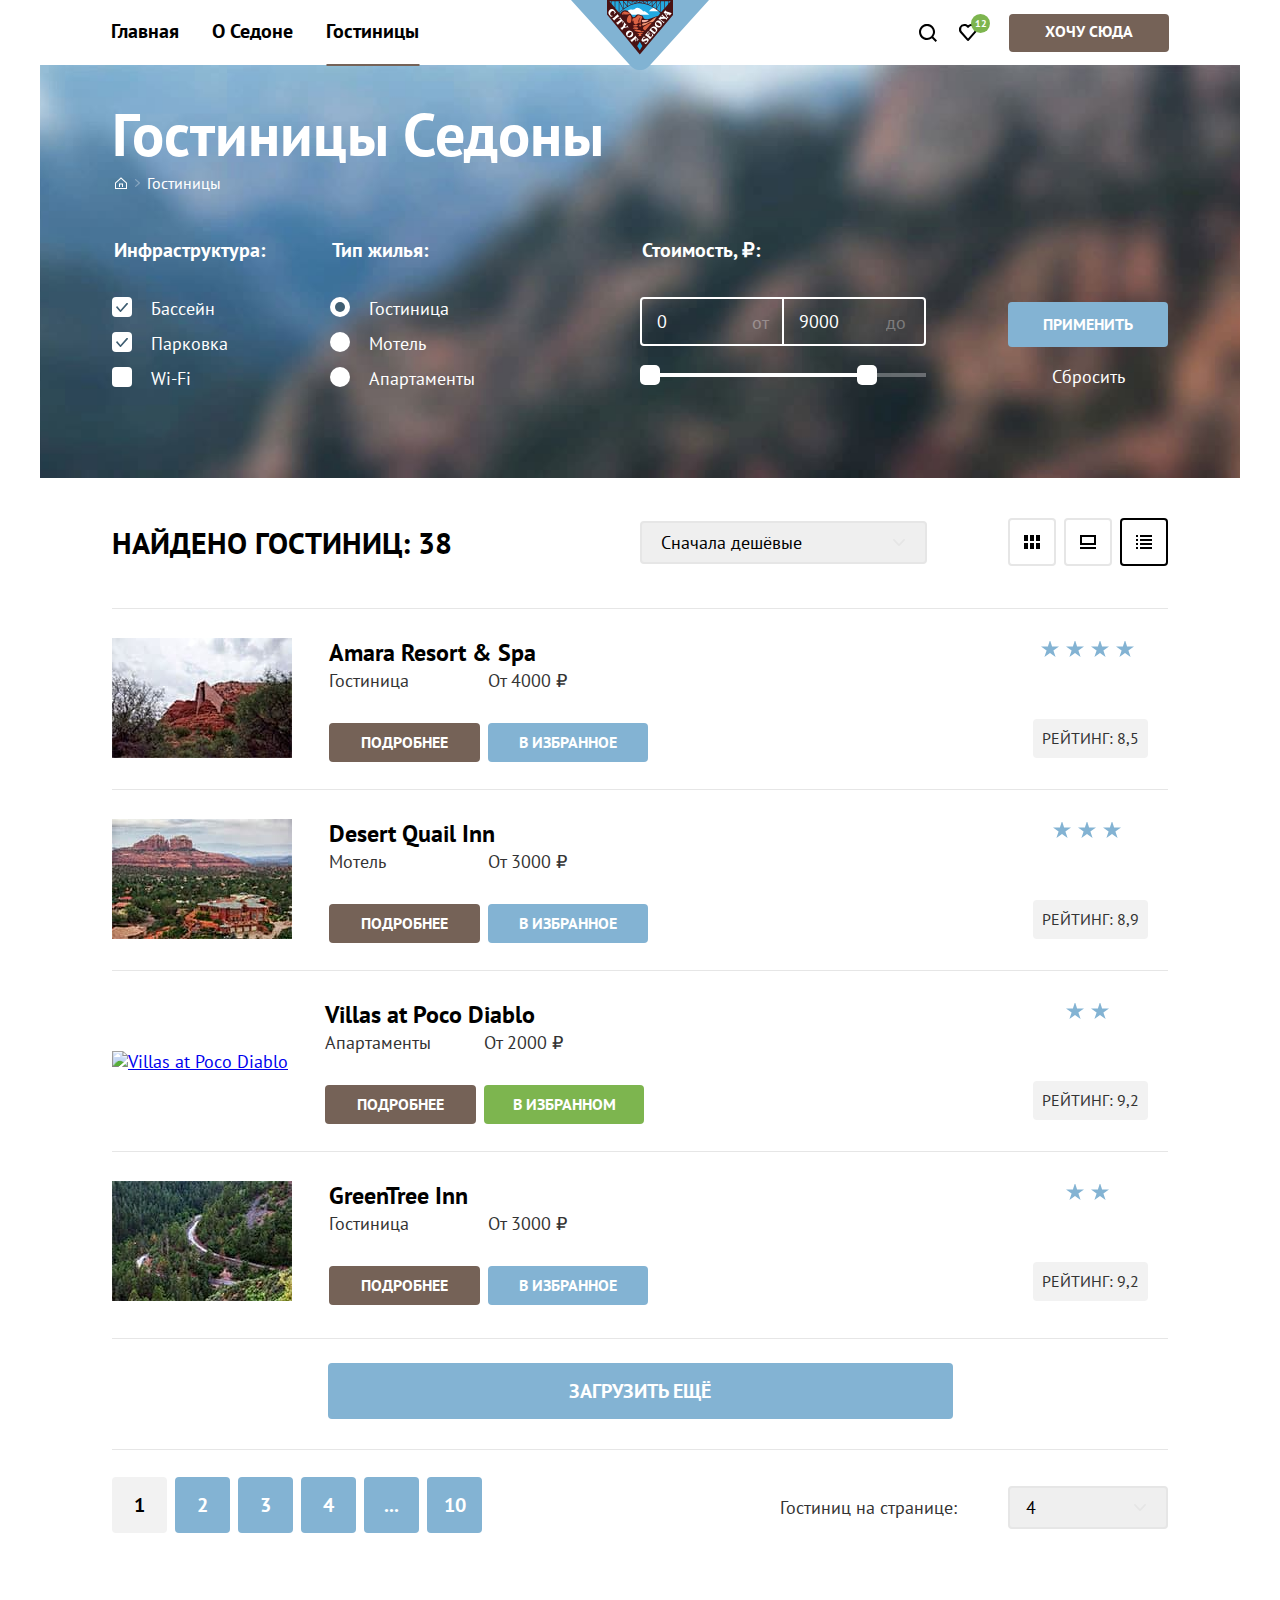
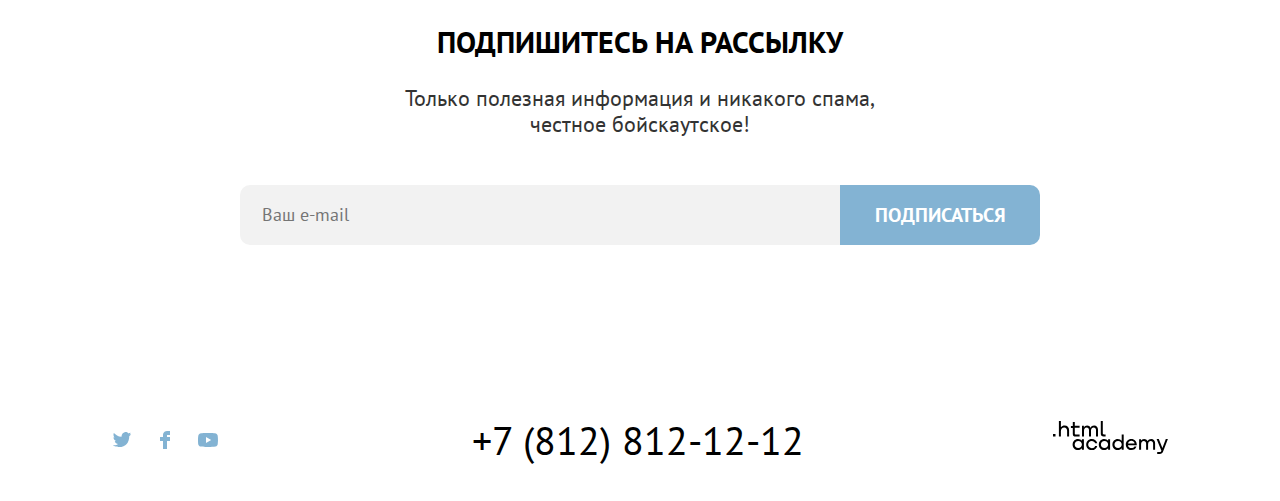
==== commit 2ead13ba: "Проверка макета по критериям" ====
--- a/hotels.html
+++ b/hotels.html
@@ -5,6 +5,7 @@
 	<meta charset="UTF-8">
 	<meta name="viewport" content="width=device-width, initial-scale=1.0">
 	<title>Гостиницы</title>
+	<link rel="icon" type="image/png" sizes="32x32" href="img/favicon/favicon.png">
 	<link rel="stylesheet" type="text/css" href="styles/styles.css">
 </head>
 
@@ -28,8 +29,8 @@
 			<ul class="navigation-list navigation-user">
 				<li class="navigation-item">
 					<a href="#" class="navigation-link">
-						<svg class="navigation-icon" width="18" height="18" aria-hidden="true" focusable="false"
-							fill="none" xmlns="http://www.w3.org/2000/svg">
+						<svg class="navigation-icon" width="18" height="18" viewBox="0 0 18 18" aria-hidden="true"
+							focusable="false" fill="none" xmlns="http://www.w3.org/2000/svg">
 							<g clip-path="url(#a)">
 								<path
 									d="m18 16.5-3.7-3.7A8 8 0 0 0 8-.1C3.6-.1 0 3.6 0 8a8 8 0 0 0 12.9 6.3l3.7 3.7 1.4-1.5ZM8 14a6 6 0 0 1-6-6 6 6 0 0 1 6-6 6 6 0 0 1 6 6 6 6 0 0 1-6 6Z"
@@ -48,8 +49,8 @@
 				</li>
 				<li class="navigation-item">
 					<a href="#" class="navigation-link navigation-link--favourites">
-						<svg class="navigation-icon" width="18" height="17" aria-hidden="true" focusable="false"
-							fill="none" xmlns="http://www.w3.org/2000/svg">
+						<svg class="navigation-icon" width="18" height="17" viewBox="0 0 18 17" aria-hidden="true"
+							focusable="false" fill="none" xmlns="http://www.w3.org/2000/svg">
 							<path
 								d="M8.9 17a1 1 0 0 1-.8-.4l-7-7.9A5.4 5.4 0 0 1 5.5 0C6.8 0 8 .5 9 1.3a5.5 5.5 0 0 1 9 4.1c0 1.3-.5 2.5-1.3 3.4l-7 7.9c-.2.2-.4.3-.8.3Zm-6-9.5L9 14.4l6.2-7c.5-.5.7-1.2.7-2 0-1.8-1.5-3.3-3.3-3.3-1 0-2 .5-2.7 1.3-.3.3-.6.4-.9.4-.3 0-.6-.2-.8-.4a3.7 3.7 0 0 0-2.7-1.3 3.3 3.3 0 0 0-3.3 3.3c-.1.9.3 1.6.7 2.1-.1 0-.1 0 0 0Z"
 								fill="" />
@@ -76,8 +77,8 @@
 				<ul class="breadcrumbs">
 					<li class="breadcrumbs-item">
 						<a class="breadcrumbs-link breadcrumbs-link--home" href="index.html">
-							<svg class="breadcrumbs-icon" width="12" height="12" aria-hidden="true" focusable="false"
-								fill="none" xmlns="http://www.w3.org/2000/svg">
+							<svg class="breadcrumbs-icon" width="12" height="12" viewBox="0 0 12 12" aria-hidden="true"
+								focusable="false" fill="none" xmlns="http://www.w3.org/2000/svg">
 								<path d="M6 .3 0 5.8V12h12V5.8L6 .3ZM11 11H1V6.2l5-4.5 5 4.5V11Z" fill="#fff" />
 								<path d="M4 10h1V7.5h2V10h1V6.5H4V10Z" fill="#fff" />
 							</svg>
@@ -197,8 +198,8 @@
 						</form>
 						<div class="cards-wrapper">
 							<a href="#" class="card-toggle">
-								<svg class="card-icon" width="16" height="14" aria-hidden="true" focusable="false"
-									fill="" xmlns="http://www.w3.org/2000/svg">
+								<svg class="card-icon" width="16" height="14" viewBox="0 0 16 14" aria-hidden="true"
+									focusable="false" fill="" xmlns="http://www.w3.org/2000/svg">
 									<path
 										d="M4 0H0v6h4V0ZM16 0h-4v6h4V0ZM10 0H6v6h4V0ZM4 8H0v6h4V8ZM16 8h-4v6h4V8ZM10 8H6v6h4V8Z"
 										fill="" />
@@ -206,15 +207,15 @@
 								<span class="visually-hidden">Показать список</span>
 							</a>
 							<a href="#" class="card-toggle">
-								<svg class="card-icon" width="16" height="14" aria-hidden="true" focusable="false"
-									fill="" xmlns="http://www.w3.org/2000/svg">
+								<svg class="card-icon" width="16" height="14" viewBox="0 0 16 14" aria-hidden="true"
+									focusable="false" fill="" xmlns="http://www.w3.org/2000/svg">
 									<path d="M16 12H0v2h16v-2ZM14 2v6H2V2h12Zm2-2H0v10h16V0Z" fill="" />
 								</svg>
 								<span class="visually-hidden">Показать карточки</span>
 							</a>
 							<a href="#" class="card-toggle button-menu--active">
-								<svg class="card-icon" width="16" height="14" aria-hidden="true" focusable="false"
-									fill="" xmlns="http://www.w3.org/2000/svg">
+								<svg class="card-icon" width="16" height="14" viewBox="0 0 16 14" aria-hidden="true"
+									focusable="false" fill="" xmlns="http://www.w3.org/2000/svg">
 									<path
 										d="M2 0H0v2h2V0ZM16 0H4v2h12V0ZM2 4H0v2h2V4ZM16 4H4v2h12V4ZM2 8H0v2h2V8ZM16 8H4v2h12V8ZM2 12H0v2h2v-2ZM16 12H4v2h12v-2Z"
 										fill="" />
--- a/styles/styles.css
+++ b/styles/styles.css
@@ -97,7 +97,7 @@
 
 .navigation-link:focus {
 	color: #756257;
-	box-shadow: inset 0 0 0 3px #83B3D3;
+	box-shadow: inset 0 0 0 3px #83b3d3;
 	border-radius: 10px;
 }
 
@@ -121,7 +121,7 @@
 	width: 19px;
 	height: 19px;
 	border-radius: 50%;
-	background-color: #7DB54F;
+	background-color: #7db54f;
 	text-align: center;
 	top: 0;
 	right: -3px;
@@ -132,8 +132,12 @@
 }
 
 .navigation-user .navigation-item {
-	margin-right: 3px;
+	margin-right: 2px;
 	margin-bottom: 0;
+}
+
+.navigation-user .navigation-item:nth-child(2) {
+	margin-right: 5px;
 }
 
 .navigation-link:hover .navigation-icon {
@@ -146,7 +150,7 @@
 
 .navigation-user .navigation-link:focus {
 	color: #756257;
-	box-shadow: inset 0 0 0 3px #83B3D3;
+	box-shadow: inset 0 0 0 3px #83b3d3;
 }
 
 .navigation-user .navigation-link:active {
@@ -182,7 +186,7 @@
 .navigation-user .button-nav {
 	display: block;
 	width: 160px;
-	padding: 9px;
+	padding: 7px;
 	border-radius: 4px;
 	background-color: #756257;
 	font-size: 16px;
@@ -263,7 +267,7 @@
 	font-size: 30px;
 	font-weight: 700;
 	margin: 0;
-	margin-bottom: 34px;
+	margin-bottom: 32px;
 	line-height: 36px;
 	color: #000000;
 	text-transform: uppercase;
@@ -282,7 +286,7 @@
 
 .advantages-block {
 	display: flex;
-	background-color: #83B3D3;
+	background-color: #83b3d3;
 	color: #fff;
 }
 
@@ -331,7 +335,7 @@
 .advantages-list--features .advantages-list-item {
 	padding: 184px 75px 79px;
 }
-.advantages-list--features .advantages-list-item .advantages-list-title {
+.advantages-list--features .advantages-list-title {
 	margin-bottom: 20px;
 }
 .advantages-list-item:nth-child(2n + 1) {
@@ -393,7 +397,7 @@
 
 .search-title {
 	display: block;
-	margin-bottom: 32px;
+	margin-bottom: 29px;
 	font-size: 30px;
 	font-weight: 700;
 	line-height: 36px;
@@ -429,7 +433,7 @@
 }
 
 .search-link:focus {
-	box-shadow: inset 0 0 0 3px #83B3D3;
+	box-shadow: inset 0 0 0 3px #83b3d3;
 	border-radius: 10px;
 	outline: none;
 }
@@ -450,7 +454,7 @@
 	font-size: 30px;
 	font-weight: 700;
 	line-height: 36px;
-	margin: 0 auto 30px;
+	margin: 0 auto 25px;
 	text-transform: uppercase;
 	color: #000;
 }
@@ -497,7 +501,7 @@
 }
 
 .email-field:focus {
-	box-shadow: 0 0 0 3px #83B3D3;
+	box-shadow: 0 0 0 3px #83b3d3;
 }
 
 .email-field:active {
@@ -505,7 +509,7 @@
 }
 
 .email-field:invalid {
-	box-shadow: inset 0 0 0 2px #FF5757;
+	box-shadow: inset 0 0 0 2px #ff5757;
 }
 
 .button {
@@ -525,16 +529,16 @@
 }
 
 .button:hover {
-	background: #68A2CA;
+	background: #68a2ca;
 }
 
 .button:focus {
-	background: #68A2CA;
+	background: #68a2ca;
 	box-shadow: 0 0 0 3px #756257;
 }
 
 .button:active {
-	background: #68A2CA;
+	background: #68a2ca;
 	color: rgba(255, 255, 255, .3);
 }
 
@@ -543,7 +547,7 @@
 .footer-social-link {
 	display: flex;
 	justify-content: space-between;
-	padding: 23px 50px 24px;
+	padding: 24px 50px 28px;
 	align-items: center;
 	width: 1200px;
 	margin: 0 auto;
@@ -571,20 +575,20 @@
 }
 
 .footer-icon {
-	fill: #83B3D3;
+	fill: #83b3d3;
 	margin: auto;
 }
 
 .button-social:hover .footer-icon {
-	fill: #68A2CA;
+	fill: #68a2ca;
 }
 
 .button-social:focus .footer-icon {
-	fill: #68A2CA;
+	fill: #68a2ca;
 }
 
 .button-social:focus {
-	box-shadow: inset 0 0 0 3px#68A2CA;
+	box-shadow: inset 0 0 0 3px#68a2ca;
 }
 
 .button-social:active {
@@ -611,7 +615,7 @@
 }
 
 .footer-tel:focus {
-	box-shadow: inset 0 0 0 3px#83B3D3;
+	box-shadow: inset 0 0 0 3px#83b3d3;
 	border-radius: 10px;
 	color: #756257;
 }
@@ -640,7 +644,7 @@
 }
 
 .footer-htmlacademy-link:focus {
-	box-shadow: inset 0 0 0 3px#83B3D3;
+	box-shadow: inset 0 0 0 3px#83b3d3;
 }
 
 .footer-htmlacademy-link:active {
@@ -665,7 +669,7 @@
 	font-style: normal;
 	font-weight: 700;
 	line-height: 78px;
-	margin: 0 0 2px;
+	margin: 0;
 }
 
 .breadcrumbs {
@@ -708,7 +712,7 @@
 }
 
 .breadcrumbs-link:focus {
-	box-shadow: inset 0 0 0 3px #83B3D3;
+	box-shadow: inset 0 0 0 3px #83b3d3;
 }
 
 .breadcrumbs-link:active {
@@ -718,8 +722,9 @@
 
 .hotels-filter {
 	display: grid;
-	grid-template-columns: 150px 67px 145px 167px 287px 81px;
+	grid-template-columns: 210px 302px 286px 234px;
 	grid-template-rows: auto;
+	grid-gap: 0 8px;
 }
  
 .hotels-filter-group {
@@ -728,12 +733,13 @@
 	border: none;
 }
 
-.hotels-filter-group.hotels-filter-type {
+.hotels-filter-group .hotels-filter-type {
+	grid-column: 2;
+}
+
+.hotels-filter-group .hotels-filter-price {
 	grid-column: 3;
-}
-
-.hotels-filter-group.hotels-filter-price {
-	grid-column: 5;
+	
 }
 
 .hotels-filter-list {
@@ -754,7 +760,7 @@
 	font-size: 20px;
 	font-weight: 700;
 	line-height: 26px;
-	margin-bottom: 30px;
+	margin-bottom: 34px;
 }
 
 .control {
@@ -770,7 +776,7 @@
 	left: 0;
 	width: 20px;
 	height: 20px;
-	background: #FFFFFF;
+	background: #fff;
 	border-radius: 4px;
 }
 
@@ -779,7 +785,7 @@
 }
 
 .control-input:focus + .control-mark {
-	box-shadow: 0 0 0 3px #83B3D3;
+	box-shadow: 0 0 0 3px #83b3d3;
 }
 
 .control:active .control-mark {
@@ -808,7 +814,7 @@
   transform: translate(-50%, -50%);
   width: 10px;
   height: 10px;
-  background: #3F5E72;
+  background: #3f5e72;
   border-radius: 50%;
   content: "";
 }
@@ -850,7 +856,7 @@
 	line-height: 23px;
 	color: #fff;
 	outline: none;
-	border: 2px solid #FFFFFF;
+	border: 2px solid #fff;
 	background: none;
 }
 
@@ -894,7 +900,7 @@
 }
 
 .hotels-filter-input:focus {
-	box-shadow: inset 0px 0px 0px 2px #81B3D2;
+	box-shadow: inset 0px 0px 0px 2px #81b3d2;
 }
 
 .hotels-filter-input:focus + .decorative-input-border{
@@ -916,14 +922,14 @@
 .range-bar {
   position: absolute;
   height: 4px;
-  background-color: #FFF;
+  background-color: #fff;
 }
 
 .range-toggle {
   position: absolute;
   width: 20px;
   height: 20px;
-  background: #FFFFFF;
+  background: #fff;
   border: none;
   outline: none;
   border-radius: 5px;
@@ -936,11 +942,11 @@
 }
 
 .range-toggle:focus {
-	box-shadow: 0 0 0 3px #83B3D3;
+	box-shadow: 0 0 0 3px #83b3d3;
 }
 
 .range-toggle:active {
-	box-shadow: 0 0 0 2px #83B3D3;
+	box-shadow: 0 0 0 2px #83b3d3;
 }
 
 .toggle-max {
@@ -957,15 +963,16 @@
 }
 
 .hotels-filter-buttons {
-	grid-column: 7;
+	grid-column: 4;
 	align-self: end;
+	justify-self: flex-end;
 }
 
 .button-submit {
 	width: 160px;
 	padding: 12px;
 	border-radius: 4px;
-	margin-bottom: 19px;
+	margin-bottom: 17px;
 	font-size: 16px;
 	line-height: 21px;
 	text-align: center;
@@ -975,9 +982,9 @@
 }
 
 .button-submit:focus {
-	background: #68A2CA;
-	color: #FFFFFF;
-	box-shadow: 0 0 0 3px #FFFFFF;
+	background: #68a2ca;
+	color: #fff;
+	box-shadow: 0 0 0 3px #fff;
 }
 
 .button-submit:active {
@@ -989,7 +996,7 @@
 	display: block;
     margin: 0 auto;
 	width: 100px;
-	padding: 9px 9px;
+	padding: 6px 9px;
 	border-radius: 4px;
 	margin-bottom: 0;
 	font-size: 18px;
@@ -1008,7 +1015,7 @@
 }
 
 .button-clear:focus {
-	box-shadow: inset 0 0 0 3px#83B3D3;
+	box-shadow: inset 0 0 0 3px#83b3d3;
 }
 
 .button-clear:active {
@@ -1020,7 +1027,7 @@
 	display: flex;
 	justify-content: space-between;
 	align-items: center;
-	padding: 44px 0 42px;
+	padding: 40px 0 42px;
 }
 
 .sorting-type-wrapper {
@@ -1037,7 +1044,7 @@
 	width: 287px;
 	padding: 9px 19px;
 	font: inherit;
-	border: 2px solid #E6E6E6;
+	border: 2px solid #e6e6e6;
 	border-radius: 4px;
 	background-image: url("../img/hotels/select-arrow.svg");
   	background-repeat: no-repeat;
@@ -1049,12 +1056,12 @@
 
 .select-control:hover,
 .select-control:focus {
-	box-shadow: 0 0 0 2px#83B3D3;
+	box-shadow: 0 0 0 2px#83b3d3;
 }
 
 .select-control:active {
 	background-image: url("../img/hotels/select-arrow-active.svg");
-	box-shadow: 0 0 0 2px#E6E6E6;
+	box-shadow: 0 0 0 2px#e6e6e6;
 }
 
 .hotels-sort-title {
@@ -1079,7 +1086,7 @@
 	height: 48px;
 	background-repeat: no-repeat;
 	background-size: 16px 14px;
-	box-shadow: inset 0 0 0 2px#E6E6E6;
+	box-shadow: inset 0 0 0 2px#e6e6e6;
 	border-radius: 4px;
 	outline: none;
 } 
@@ -1089,11 +1096,11 @@
 }
 
 .card-toggle:hover {
-	box-shadow: inset 0 0 0 2px#83B3D3;
+	box-shadow: inset 0 0 0 2px#83b3d3;
 }
 
 .card-toggle:focus {
-	box-shadow: inset 0 0 0 2px#83B3D3;
+	box-shadow: inset 0 0 0 2px#83b3d3;
 }
 
 .card-toggle:active {
@@ -1108,7 +1115,7 @@
 
 .hotels-catalog {
 	padding-bottom: 30px;
-	border-bottom: 1px solid #E6E6E6;
+	border-bottom: 1px solid #e6e6e6;
 }
 
 .hotels-cards {
@@ -1123,12 +1130,12 @@
 	align-items: center;
 	width: 100%;
 	justify-content: space-between;
-	padding: 28px 0 28px;
-	border-top: 1px solid #E6E6E6;
+	padding: 28px 0 27px;
+	border-top: 1px solid #e6e6e6;
 }
 
 .hotel-card:nth-last-child(1) {
-	border-bottom: 1px solid #E6E6E6;
+	border-bottom: 1px solid #e6e6e6;
 	padding-bottom: 33px;
 }
 
@@ -1146,7 +1153,7 @@
 }
 
 .card-image-link:focus  .hotel-card-img{
-	box-shadow: 0 0 0 3px #83B3D3;
+	box-shadow: 0 0 0 3px #83b3d3;
 }
 
 .card-image-link:active .hotel-card-img{
@@ -1195,7 +1202,7 @@
 }
 
 .hotel-card-link:focus .hotel-card-about-title::before{
-	box-shadow: 0 0 0 3px #83B3D3;
+	box-shadow: 0 0 0 3px #83b3d3;
 }
 
 .hotel-card-link:focus .hotel-card-about-title{
@@ -1213,7 +1220,7 @@
 
 .hotel-card-about p {
 	line-height: 24px;
-	margin: 0 0 31px 0;
+	margin: 0 0 30px 0;
 }
 
 
@@ -1238,7 +1245,7 @@
 }
 
 .hotel-card-detailed:focus {
-	box-shadow: 0 0 0 3px#83B3D3;
+	box-shadow: 0 0 0 3px#83b3d3;
 }
 
 .hotel-card-detailed:active {
@@ -1250,7 +1257,7 @@
 	font-size: 16px;
 	line-height: 21px;
 	text-transform: uppercase;
-	background: #F2F2F2;
+	background: #f2f2f2;
     border-radius: 4px;
     padding: 9px;
 }
@@ -1259,7 +1266,7 @@
 	width: 160px;
 	padding: 9px;
 	border-radius: 4px;
-	background-color: #83B3D3;
+	background-color: #83b3d3;
 	font-family: inherit;
 	font-size: 16px;
 	font-weight: 700;
@@ -1272,7 +1279,7 @@
 }
 
 .favourites:hover {
-	background-color: #68A2CA;
+	background-color: #68a2ca;
 	box-shadow: inset 0 0 0 1px#756257;
 }
 
@@ -1286,16 +1293,16 @@
 }
 
 .favourites--add {
-	background-color: #7DB54F;
+	background-color: #7db54f;
 }
 
 .favourites--add:hover {
 	box-shadow: none;
-	background-color: #6C9E42;
+	background-color: #6c9e42;
 }
 
 .favourites--add:focus {
-	background: #6C9E42;
+	background: #6c9e42;
 	box-shadow: 0 0 0 3px#756257;
 }
 
@@ -1309,6 +1316,7 @@
 	flex-direction: column;
 	justify-content: space-between;
 	height: 117px;
+	min-width: 155px;
 	align-items: center;
 }
 
@@ -1346,7 +1354,7 @@
 	width: 625px;
 	padding: 15px;
 	border-radius: 4px;
-	background-color: #83B3D3;
+	background-color: #83b3d3;
 	font-size: 20px;
 	font-weight: 700;
 	line-height: 26px;
@@ -1359,7 +1367,7 @@
 	display: flex;
 	justify-content: space-between;
 	align-items: center;
-	padding-top: 30px;
+	padding-top: 27px;
 }
 
 .pagination-list {
@@ -1384,8 +1392,8 @@
 .pagination-link {
 	padding: 15px;
 	display: block;
-	color: #FFFFFF;
-	background-color: #83B3D3;
+	color: #fff;
+	background-color: #83b3d3;
 	text-decoration: none;
 	font-size: 20px;
 	font-weight: 700;
@@ -1398,7 +1406,7 @@
 }
 
 .pagination-link:hover {
-	background: #68A2CA;
+	background: #68a2ca;
 }
 
 .pagination-link:focus {
@@ -1406,22 +1414,22 @@
 }
 
 .pagination-link:active {
-	background: #68A2CA;
+	background: #68a2ca;
 	color: rgba(255, 255, 255, .3);
 	box-shadow: none;
 }
 
 .pagination-link--current {
-	background: #F2F2F2;
-	color: #000000;
+	background: #f2f2f2;
+	color: #000;
 }
 
 .select-pagination {
   width: 160px;
-  padding: 9px 19px;
+  padding: 9px 16px;
   margin-left: 46px;
   font: inherit;
-  border: 2px solid #E6E6E6;
+  border: 2px solid #e6e6e6;
   border-radius: 4px;
   background-image: url("../img/hotels/select-arrow.svg");
   background-repeat: no-repeat;
@@ -1433,12 +1441,12 @@
 
 .select-pagination:hover,
 .select-pagination:focus {
-	box-shadow: 0 0 0 2px#83B3D3;
+	box-shadow: 0 0 0 2px#83b3d3;
 }
 
 .select-pagination:active {
 	background-image: url("../img/hotels/select-arrow-active.svg");
-	box-shadow: 0 0 0 2px#E6E6E6;
+	box-shadow: 0 0 0 2px#e6e6e6;
 }
 
 /* POPUP */
@@ -1466,7 +1474,7 @@
 	list-style-type: none;
 	margin: 0;
 	padding: 25px 15px 0 25px;
-	border: 1px solid #E6E6E6;
+	border: 1px solid #e6e6e6;
 	border-radius: 20px 20px 0 0;
     border-bottom: none;
 	display: flex;
@@ -1586,7 +1594,7 @@
 }
 
 .popup-button-delete:focus {
-	box-shadow:  0 0 0 3px #83B3D3;
+	box-shadow:  0 0 0 3px #83b3d3;
 }
 
 .popup-button-delete:focus .popup-icon {
@@ -1611,10 +1619,10 @@
 	font-style: normal;
 	font-weight: 700;
 	font-size: 16px;
-	line-height: 21px;
+	line-height: 19px;
 	text-align: center;
 	text-transform: uppercase;
-	color: #FFFFFF;
+	color: #fff;
 }
 
 .btn-popup-favourites:hover {
@@ -1622,7 +1630,7 @@
 }
 
 .btn-popup-favourites:focus {
-	box-shadow: 0 0 0 3px #83B3D3;
+	box-shadow: 0 0 0 3px #83b3d3;
 }
 
 .btn-popup-favourites:active {
@@ -1644,8 +1652,8 @@
 }
 
 .modal-container-open {
-  display: flex;
-  align-items: center;
+	display: flex;
+	align-items: center;
 }
 
 .modal {
@@ -1653,7 +1661,7 @@
 	width: 715px;
 	margin: auto;
 	padding: 62px 70px 70px;
-	background-color: #FFFFFF;
+	background-color: #fff;
 	box-shadow: 0px 25px 50px rgba(0, 0, 0, 0.15);
 	border-radius: 30px;
 }
@@ -1671,26 +1679,26 @@
 }
 
 .modal-close-button {
-  position: absolute;
-  padding: 0;
-  top: 54px;
-  right: 70px;
-  width: 53px;
-  height: 53px;
-  background-color: #F2F2F2;
-  border-radius: 50%;
-  border: none;
-  outline: none;
-  cursor: pointer;
+	position: absolute;
+	padding: 0;
+	top: 54px;
+	right: 70px;
+	width: 53px;
+	height: 53px;
+	background-color: #f2f2f2;
+	border-radius: 50%;
+	border: none;
+	outline: none;
+	cursor: pointer;
 }
 
 .modal-close-button:hover {
-	background: #E6E6E6;
+	background: #e6e6e6;
 }
 
 .modal-close-button:focus {
-	background: #E6E6E6;
-	box-shadow: 0 0 0 3px #83B3D3;
+	background: #e6e6e6;
+	box-shadow: 0 0 0 3px #83b3d3;
 }
 
 .modal-close-button:active {
@@ -1746,12 +1754,12 @@
 }
 
 .date-form-field:hover {
-	background: #E6E6E6;
+	background: #e6e6e6;
 }
 
 .date-form-field:focus {
-	background: #E6E6E6;
-	box-shadow: 0 0 0 3px #83B3D3;
+	background: #e6e6e6;
+	box-shadow: 0 0 0 3px #83b3d3;
 }
 
 .date-form-field:active {
@@ -1797,7 +1805,7 @@
 .modal-button-info {
 	position: relative;
 	margin-right: 18px;
-	background: #83B3D3;
+	background: #83b3d3;
 	width: 25px;
 	height: 25px;
 	border-radius: 50%;
@@ -1815,7 +1823,7 @@
 	background-repeat: no-repeat;
 	width: 19px;
 	height: 9px;
-	bottom: -11px;
+	bottom: -18px;
     left: 50%;
     transform: translateX(-50%);
 	visibility: hidden;
@@ -1826,16 +1834,19 @@
 }
 
 .modal-button-info:hover {
-	background: #68A2CA;
+	background: #68a2ca;
 }
 
 .modal-button-info span {
 	background-color: #333;
 	border-radius: 10px;
 	color: #fff;
-	padding: 15px 15px 18px 22px;
-	position: absolute;
-	font-size: 16px;
+	padding: 15px 15px 18px 25px;
+	position: absolute;
+	font-family: inherit;
+	font-size: 15px;
+	line-height: 23px;
+	text-align: left;
 	
 	visibility: hidden;
 	width: 256px;
@@ -1872,7 +1883,7 @@
 .modal-input {
 	width: 133px;
 	padding: 5px;
-	background: #F2F2F2;
+	background: #f2f2f2;
 	border-radius: 4px;
 	text-align: center;
 	border: none;
@@ -1887,7 +1898,7 @@
 	display: flex;
 	position: absolute;
 	padding: 17px;
-	background: #F2F2F2;
+	background: #f2f2f2;
 	border-radius: 4px;
 	border: none;
 	outline: none;
@@ -1915,7 +1926,7 @@
 }
 
 .modal-button:focus {
-	box-shadow: inset 0 0 0 3px #83B3D3;
+	box-shadow: inset 0 0 0 3px #83b3d3;
 }
 
 .modal-button:focus .modal-input-icon{
@@ -1940,8 +1951,8 @@
 
 .modal-input::-webkit-outer-spin-button,
 .modal-input::-webkit-inner-spin-button {
-  appearance: none;
-  margin: 0;
+	appearance: none;
+	margin: 0;
 }
 
 .search-modal-button {
@@ -1949,7 +1960,7 @@
 	margin: 0 auto;
 	width: 100%;
 	padding: 10px;
-	background: #83B3D3;
+	background: #83b3d3;
 	border-radius: 10px;
 	outline: none;
 	border: none;
@@ -1961,15 +1972,15 @@
 	font-size: 20px;
 	line-height: 40px;
 	text-transform: uppercase;
-	color: #FFFFFF;
+	color: #fff;
 }
 
 .search-modal-button:hover {
-	background: #68A2CA;
+	background: #68a2ca;
 }
 
 .search-modal-button:focus {
-	background: #68A2CA;
+	background: #68a2ca;
 	box-shadow: 0 0 0 3px #756257;
 }
 
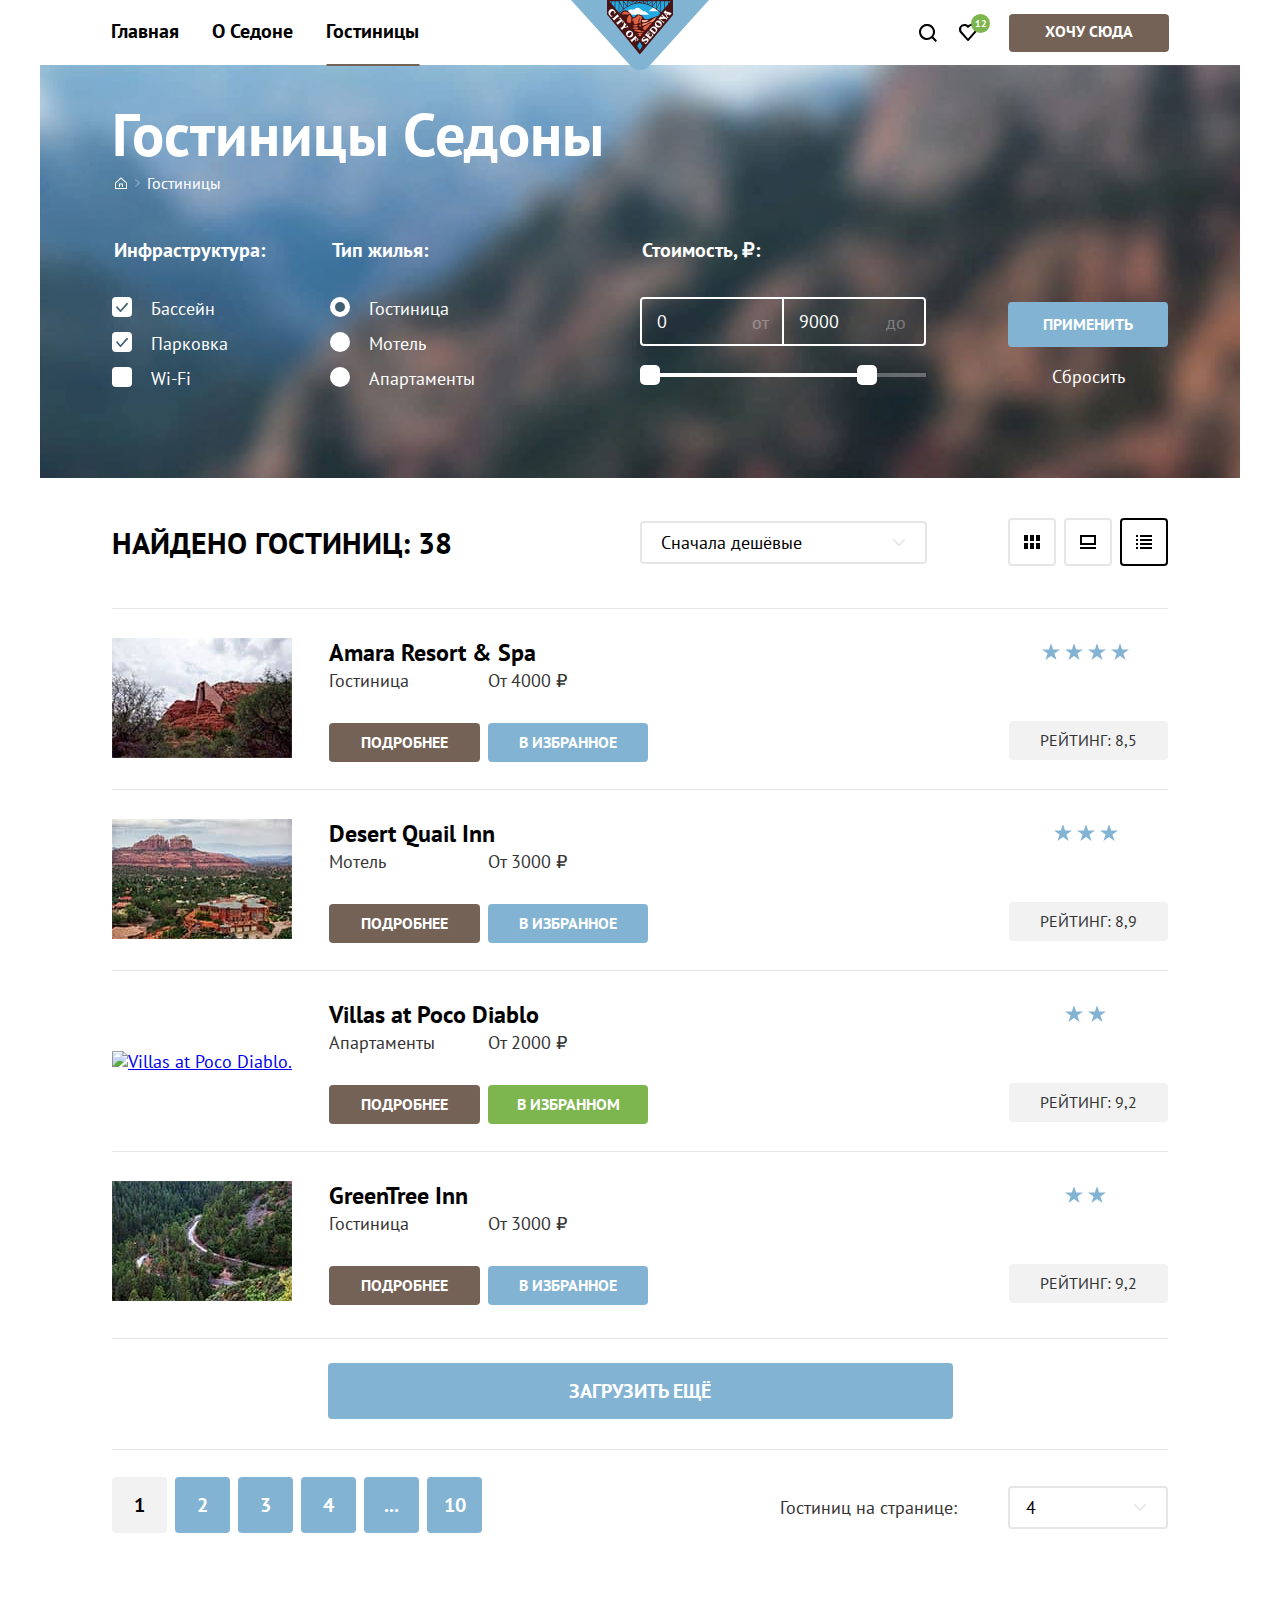
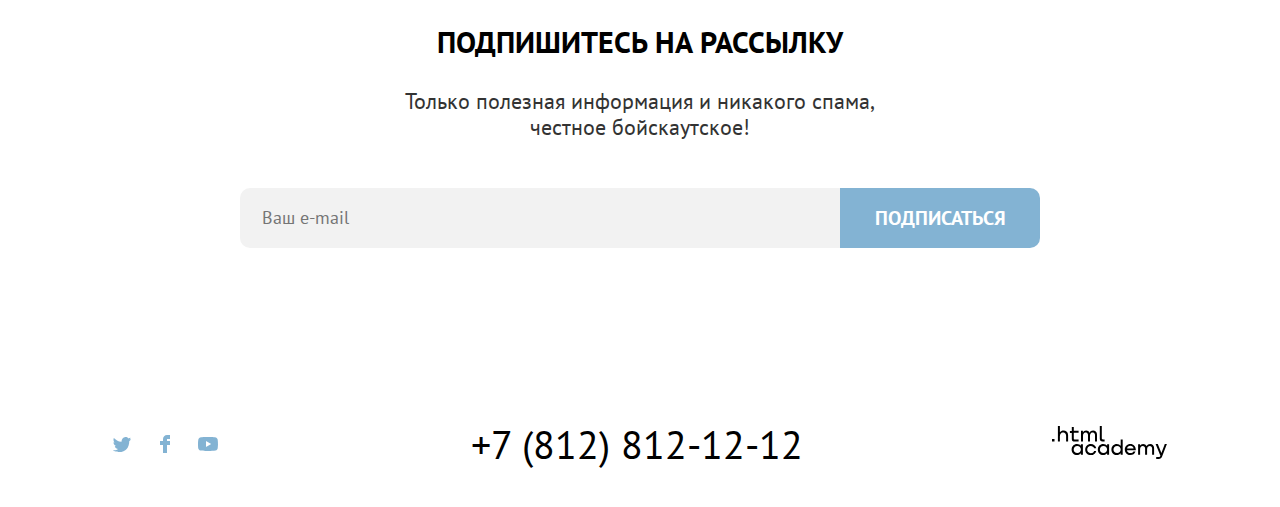
==== commit e72455be: "Критерии исправленные" ====
--- a/hotels.html
+++ b/hotels.html
@@ -5,7 +5,7 @@
 	<meta charset="UTF-8">
 	<meta name="viewport" content="width=device-width, initial-scale=1.0">
 	<title>Гостиницы</title>
-	<link rel="icon" type="image/png" sizes="32x32" href="img/favicon/favicon.png">
+	<link rel="icon" type="image/png" sizes="32x32" href="favicon.png">
 	<link rel="stylesheet" type="text/css" href="styles/styles.css">
 </head>
 
@@ -14,21 +14,21 @@
 		<nav class="navigation">
 			<ul class="navigation-list">
 				<li class="navigation-item">
-					<a href="index.html" class="navigation-link">Главная</a>
-				</li>
-				<li class="navigation-item">
-					<a href="#" class="navigation-link">О Седоне</a>
-				</li>
-				<li class="navigation-item">
-					<a href="#" class="navigation-link navigation-link-current">Гостиницы</a>
+					<a class="navigation-link" href="index.html">Главная</a>
+				</li>
+				<li class="navigation-item">
+					<a class="navigation-link" href="#">О Седоне</a>
+				</li>
+				<li class="navigation-item">
+					<a class="navigation-link navigation-link-current" href="#no_scroll">Гостиницы</a>
 				</li>
 			</ul>
-			<a href="index.html" class="header-logo">
-				<img class="header-logo-img" src="img/header/sedona-logo.svg" width="138" height="70" alt="logo">
+			<a class="header-logo" href="#no_scroll">
+				<img class="header-logo-img" src="img/header/sedona-logo.svg" width="138" height="70" alt="logo.">
 			</a>
 			<ul class="navigation-list navigation-user">
 				<li class="navigation-item">
-					<a href="#" class="navigation-link">
+					<a class="navigation-link" href="#">
 						<svg class="navigation-icon" width="18" height="18" viewBox="0 0 18 18" aria-hidden="true"
 							focusable="false" fill="none" xmlns="http://www.w3.org/2000/svg">
 							<g clip-path="url(#a)">
@@ -48,7 +48,7 @@
 					</a>
 				</li>
 				<li class="navigation-item">
-					<a href="#" class="navigation-link navigation-link--favourites">
+					<a class="navigation-link navigation-link--favourites" href="#">
 						<svg class="navigation-icon" width="18" height="17" viewBox="0 0 18 17" aria-hidden="true"
 							focusable="false" fill="none" xmlns="http://www.w3.org/2000/svg">
 							<path
@@ -62,7 +62,7 @@
 					</a>
 				</li>
 				<li class="navigation-item">
-					<a href="#" class="navigation-link button-nav">
+					<a class="navigation-link button-nav" href="#">
 						хочу сюда
 					</a>
 				</li>
@@ -99,7 +99,7 @@
 							<li class="hotels-filter-item">
 								<label class="control">
 									<input class="visually-hidden control-input" type="checkbox" name="pool"
-										value="pool" checked>
+										value="pool" checked required>
 									<span class="control-mark"></span>
 									<span class="control-label">Бассейн</span>
 								</label>
@@ -107,7 +107,7 @@
 							<li class="hotels-filter-item">
 								<label class="control">
 									<input class="visually-hidden control-input" type="checkbox" name="parking"
-										value="parking" checked>
+										value="parking" checked required>
 									<span class="control-mark"></span>
 									<span class="control-label">Парковка</span>
 								</label>
@@ -115,7 +115,7 @@
 							<li class="hotels-filter-item">
 								<label class="control">
 									<input class="visually-hidden control-input" type="checkbox" name="wifi"
-										value="wifi">
+										value="wifi" required>
 									<span class="control-mark"></span>
 									<span class="control-label">Wi-Fi</span>
 								</label>
@@ -129,7 +129,7 @@
 							<li class="hotels-filter-item">
 								<label class="control">
 									<input class="visually-hidden control-input" type="radio" name="hotel-type"
-										value="hotel" checked>
+										value="hotel" checked required>
 									<span class="control-mark"></span>
 									<span class="control-label">Гостиница</span>
 								</label>
@@ -137,7 +137,7 @@
 							<li class="hotels-filter-item">
 								<label class="control">
 									<input class="visually-hidden control-input" type="radio" name="hotel-type"
-										value="motel">
+										value="motel" required>
 									<span class="control-mark"></span>
 									<span class="control-label">Мотель</span>
 								</label>
@@ -145,7 +145,7 @@
 							<li class="hotels-filter-item">
 								<label class="control">
 									<input class="visually-hidden control-input" type="radio" name="hotel-type"
-										value="apartments">
+										value="apartments" required>
 									<span class="control-mark"></span>
 									<span class="control-label">Апартаменты</span>
 								</label>
@@ -157,17 +157,18 @@
 						<legend class="hotels-filter-title">Стоимость, ₽:</legend>
 						<div class="label-wrapper">
 							<label class="hotels-price-label">
-								<input class="hotels-filter-input input-min" type="number" name="min-price" value="0">
+								<input class="hotels-filter-input input-min" type="number" name="min-price" value="0"
+									required>
 								<span class="decorative-input-border"></span>
 							</label>
 							<label class="hotels-price-label">
-								<input class="hotels-filter-input input-max" type="number" name="max-price"
-									value="9000">
+								<input class="hotels-filter-input input-max" type="number" name="max-price" value="9000"
+									required>
 								<span class="decorative-input-border border--right"></span>
 							</label>
 						</div>
 						<div class="range-scale">
-							<div class="range-bar" style="left: 0; width: 227px">
+							<div class="range-bar">
 								<button class="range-toggle toggle-min" type="button">
 									<span class="visually-hidden">Изменить минимальную цену.</span>
 								</button>
@@ -197,7 +198,7 @@
 							</select>
 						</form>
 						<div class="cards-wrapper">
-							<a href="#" class="card-toggle">
+							<a class="card-toggle" href="#">
 								<svg class="card-icon" width="16" height="14" viewBox="0 0 16 14" aria-hidden="true"
 									focusable="false" fill="" xmlns="http://www.w3.org/2000/svg">
 									<path
@@ -206,14 +207,14 @@
 								</svg>
 								<span class="visually-hidden">Показать список</span>
 							</a>
-							<a href="#" class="card-toggle">
+							<a class="card-toggle" href="#">
 								<svg class="card-icon" width="16" height="14" viewBox="0 0 16 14" aria-hidden="true"
 									focusable="false" fill="" xmlns="http://www.w3.org/2000/svg">
 									<path d="M16 12H0v2h16v-2ZM14 2v6H2V2h12Zm2-2H0v10h16V0Z" fill="" />
 								</svg>
 								<span class="visually-hidden">Показать карточки</span>
 							</a>
-							<a href="#" class="card-toggle button-menu--active">
+							<a class="card-toggle button-menu--active" href="#">
 								<svg class="card-icon" width="16" height="14" viewBox="0 0 16 14" aria-hidden="true"
 									focusable="false" fill="" xmlns="http://www.w3.org/2000/svg">
 									<path
@@ -229,12 +230,12 @@
 					<h2 class="visually-hidden">Список гостиниц</h2>
 					<ul class="hotels-cards">
 						<li class="hotel-card">
-							<a href="#" class="card-image-link">
-								<img src="img/hotels/hotels-cards/amara-resort.jpg" width="180" height="120"
-									alt="Amara resort & spa" class="hotel-card-img">
+							<a class="card-image-link" href="#no_scroll">
+								<img class="hotel-card-img" src="img/hotels/hotels-cards/amara-resort.jpg" width="180"
+									height="120" alt="Amara resort & spa.">
 							</a>
 							<div class="hotel-card-about">
-								<a href="#" class="hotel-card-link">
+								<a class="hotel-card-link" href="#no_scroll">
 									<h3 class="hotel-card-about-title">Amara Resort & Spa</h3>
 								</a>
 								<p class="hotel-card-about-description">Гостиница</p>
@@ -253,12 +254,12 @@
 							</div>
 						</li>
 						<li class="hotel-card">
-							<a href="#" class="card-image-link">
-								<img src="img/hotels/hotels-cards/desert-quali.jpg" width="180" height="120"
-									alt="Desert Quail Inn" class="hotel-card-img">
+							<a class="card-image-link" href="#no_scroll">
+								<img class="hotel-card-img" src="img/hotels/hotels-cards/desert-quali.jpg" width="180"
+									height="120" alt="Desert Quail Inn.">
 							</a>
 							<div class="hotel-card-about">
-								<a href="#" class="hotel-card-link">
+								<a class="hotel-card-link" href="#no_scroll">
 									<h3 class="hotel-card-about-title">Desert Quail Inn</h3>
 								</a>
 								<p class="hotel-card-about-description">Мотель</p>
@@ -276,12 +277,12 @@
 							</div>
 						</li>
 						<li class="hotel-card">
-							<a href="#" class="card-image-link">
-								<img src="img/hotels/hotels-cards/villas.jpg" width="180" height="120"
-									alt="Villas at Poco Diablo" class="hotel-card-img">
+							<a class="card-image-link" href="#no_scroll">
+								<img class="hotel-card-img" src="img/hotels/hotels-cards/villas.jpg" width="180"
+									height="120" alt="Villas at Poco Diablo.">
 							</a>
 							<div class="hotel-card-about">
-								<a href="#" class="hotel-card-link">
+								<a class="hotel-card-link" href="#no_scroll">
 									<h3 class="hotel-card-about-title">Villas at Poco Diablo</h3>
 								</a>
 								<p class="hotel-card-about-description">Апартаменты</p>
@@ -298,12 +299,12 @@
 							</div>
 						</li>
 						<li class="hotel-card">
-							<a href="#" class="card-image-link">
-								<img src="img/hotels/hotels-cards/green-tree.jpg" width="180" height="120"
-									alt="GreenTree Inn" class="hotel-card-img">
+							<a class="card-image-link" href="#no_scroll">
+								<img class="hotel-card-img" src="img/hotels/hotels-cards/green-tree.jpg" width="180"
+									height="120" alt="GreenTree Inn.">
 							</a>
 							<div class="hotel-card-about">
-								<a href="#" class="hotel-card-link">
+								<a class="hotel-card-link" href="#no_scroll">
 									<h3 class="hotel-card-about-title">GreenTree Inn</h3>
 								</a>
 								<p class="hotel-card-about-description">Гостиница</p>
@@ -329,19 +330,19 @@
 							<a class="pagination-link pagination-link--current">1</a>
 						</li>
 						<li class="pagination-item">
-							<a class="pagination-link" href="#">2</a>
-						</li>
-						<li class="pagination-item">
-							<a class="pagination-link" href="#">3</a>
-						</li>
-						<li class="pagination-item">
-							<a class="pagination-link" href="#">4</a>
-						</li>
-						<li class="pagination-item">
-							<a class="pagination-link" href="#">...</a>
-						</li>
-						<li class="pagination-item">
-							<a class="pagination-link" href="#">10</a>
+							<a class="pagination-link" href="#no_scroll">2</a>
+						</li>
+						<li class="pagination-item">
+							<a class="pagination-link" href="#no_scroll">3</a>
+						</li>
+						<li class="pagination-item">
+							<a class="pagination-link" href="#no_scroll">4</a>
+						</li>
+						<li class="pagination-item">
+							<a class="pagination-link" href="#no_scroll">...</a>
+						</li>
+						<li class="pagination-item">
+							<a class="pagination-link" href="#no_scroll">10</a>
 						</li>
 					</ul>
 
@@ -363,7 +364,7 @@
 				</p>
 				<form class="mailing-form" action="https://echo.htmlacademy.ru/" method="post">
 					<input class="email-field" type="email" name="mailing-email" placeholder="Ваш e-mail">
-					<button type="submit" class="button">Подписаться</button>
+					<button class="button" type="submit">Подписаться</button>
 				</form>
 			</section>
 		</div>
@@ -374,7 +375,7 @@
 			<h2 class="visually-hidden">Контакты</h2>
 			<ul class="footer-social-list">
 				<li class="footer-social-item">
-					<a href="https://twitter.com/htmlacademy_ru" class="button-social">
+					<a class="button-social" href="https://twitter.com/htmlacademy_ru">
 						<svg class="footer-icon" width="18" height="15" viewBox="0 0 18 15" aria-hidden="true"
 							focusable="false" fill="none" xmlns="http://www.w3.org/2000/svg">
 							<path
@@ -385,7 +386,7 @@
 					</a>
 				</li>
 				<li class="footer-social-item">
-					<a href="https://www.facebook.com/htmlacademy" class="button-social">
+					<a class="button-social" href="https://www.facebook.com/htmlacademy">
 						<svg class="footer-icon" width="10" height="18" viewBox="0 0 10 18" aria-hidden="true"
 							focusable="false" fill="none" xmlns="http://www.w3.org/2000/svg">
 							<path d="M7 0C4.8 0 3 1.8 3 4V6H0V10H3V18H7V10H10V6H7V4H10V0H7Z" fill="" />
@@ -394,7 +395,7 @@
 					</a>
 				</li>
 				<li class="footer-social-item">
-					<a href="https://www.youtube.com/c/HTMLAcademyRUS" class="button-social">
+					<a class="button-social" href="https://www.youtube.com/c/HTMLAcademyRUS">
 						<svg class="footer-icon" width="20" height="14" viewBox="0 0 20 14" aria-hidden="true"
 							focusable="false" fill="none" xmlns="http://www.w3.org/2000/svg">
 							<path fill-rule="evenodd" clip-rule="evenodd"
@@ -405,7 +406,7 @@
 					</a>
 				</li>
 			</ul>
-			<a href="tel:+78128121212" class="footer-tel">
+			<a class="footer-tel" href="tel:+78128121212">
 				+7 (812) 812-12-12
 				<span class="visually-hidden">Телефон</span>
 			</a>
--- a/styles/styles.css
+++ b/styles/styles.css
@@ -454,7 +454,7 @@
 	font-size: 30px;
 	font-weight: 700;
 	line-height: 36px;
-	margin: 0 auto 25px;
+	margin: 0 auto 28px;
 	text-transform: uppercase;
 	color: #000;
 }
@@ -473,7 +473,7 @@
 	background-size: cover;
 	background-color: #898989;
 	color: #fff;
-	padding: 96px 200px;
+	padding: 94px 200px;
 }
 
 .mailing--index .mailing-title {
@@ -607,7 +607,7 @@
 	color: #000;
 	text-decoration: none;
 	outline: none;
-	padding: 12px;
+	padding: 15px;
 }
 
 .footer-tel:hover {
@@ -631,7 +631,7 @@
 
 .footer-htmlacademy-link {
 	outline: none;
-	padding: 15px 22px;
+	padding: 16px 23px;
 	border-radius: 10px;
 }
 
@@ -891,8 +891,12 @@
 
 .hotels-filter-input::-webkit-outer-spin-button,
 .hotels-filter-input::-webkit-inner-spin-button {
-  appearance: none;
-  margin: 0;
+	appearance: none;
+	margin: 0;
+}
+
+input[type='number'] {
+    -moz-appearance: textfield;
 }
 
 .hotels-filter-input:hover {
@@ -923,6 +927,8 @@
   position: absolute;
   height: 4px;
   background-color: #fff;
+  left: 0;
+  width: 227px;
 }
 
 .range-toggle {
@@ -1050,8 +1056,10 @@
   	background-repeat: no-repeat;
   	background-position: right 20px center;
 	appearance: none;
+	-moz-appearance: none;
 	outline: none;
 	cursor: pointer;
+	background-color: #fff;
 }
 
 .select-control:hover,
@@ -1259,7 +1267,7 @@
 	text-transform: uppercase;
 	background: #f2f2f2;
     border-radius: 4px;
-    padding: 9px;
+    padding: 9px 31px;
 }
 
 .favourites {
@@ -1315,8 +1323,8 @@
 	display: flex;
 	flex-direction: column;
 	justify-content: space-between;
-	height: 117px;
-	min-width: 155px;
+	height: 121px;
+	min-width: 160px;
 	align-items: center;
 }
 
@@ -1333,7 +1341,7 @@
 }
 
 .star {
-	margin-right: 25px;
+	margin: 5px 23px 0 0;
 }
 
 .star::after {
@@ -1425,18 +1433,20 @@
 }
 
 .select-pagination {
-  width: 160px;
-  padding: 9px 16px;
-  margin-left: 46px;
-  font: inherit;
-  border: 2px solid #e6e6e6;
-  border-radius: 4px;
-  background-image: url("../img/hotels/select-arrow.svg");
-  background-repeat: no-repeat;
-  background-position: right 20px center;
-  appearance: none;
-  outline: none;
-  cursor: pointer;
+	width: 160px;
+	padding: 9px 16px;
+	margin-left: 46px;
+	font: inherit;
+	border: 2px solid #e6e6e6;
+	border-radius: 4px;
+	background-image: url("../img/hotels/select-arrow.svg");
+	background-repeat: no-repeat;
+	background-position: right 20px center;
+	appearance: none;
+	-moz-appearance: none;
+	outline: none;
+	cursor: pointer;
+	background-color: #fff;
 }
 
 .select-pagination:hover,
@@ -1739,6 +1749,7 @@
 	padding: 14px 27px 14px 19px;
 	width: 420px;
 	appearance: none;
+	-moz-appearance: none;
 	border: 2px solid #f2f2f2;
 
 	font-family: inherit;
@@ -1750,6 +1761,7 @@
 .date-form-field::-webkit-outer-spin-button,
 .date-form-field::-webkit-inner-spin-button {
 	appearance: none;
+	-moz-appearance: none;
 	margin: 0;
 }
 
@@ -1951,12 +1963,12 @@
 
 .modal-input::-webkit-outer-spin-button,
 .modal-input::-webkit-inner-spin-button {
+	-moz-appearance: none;
 	appearance: none;
 	margin: 0;
 }
 
 .search-modal-button {
-	display: block;
 	margin: 0 auto;
 	width: 100%;
 	padding: 10px;
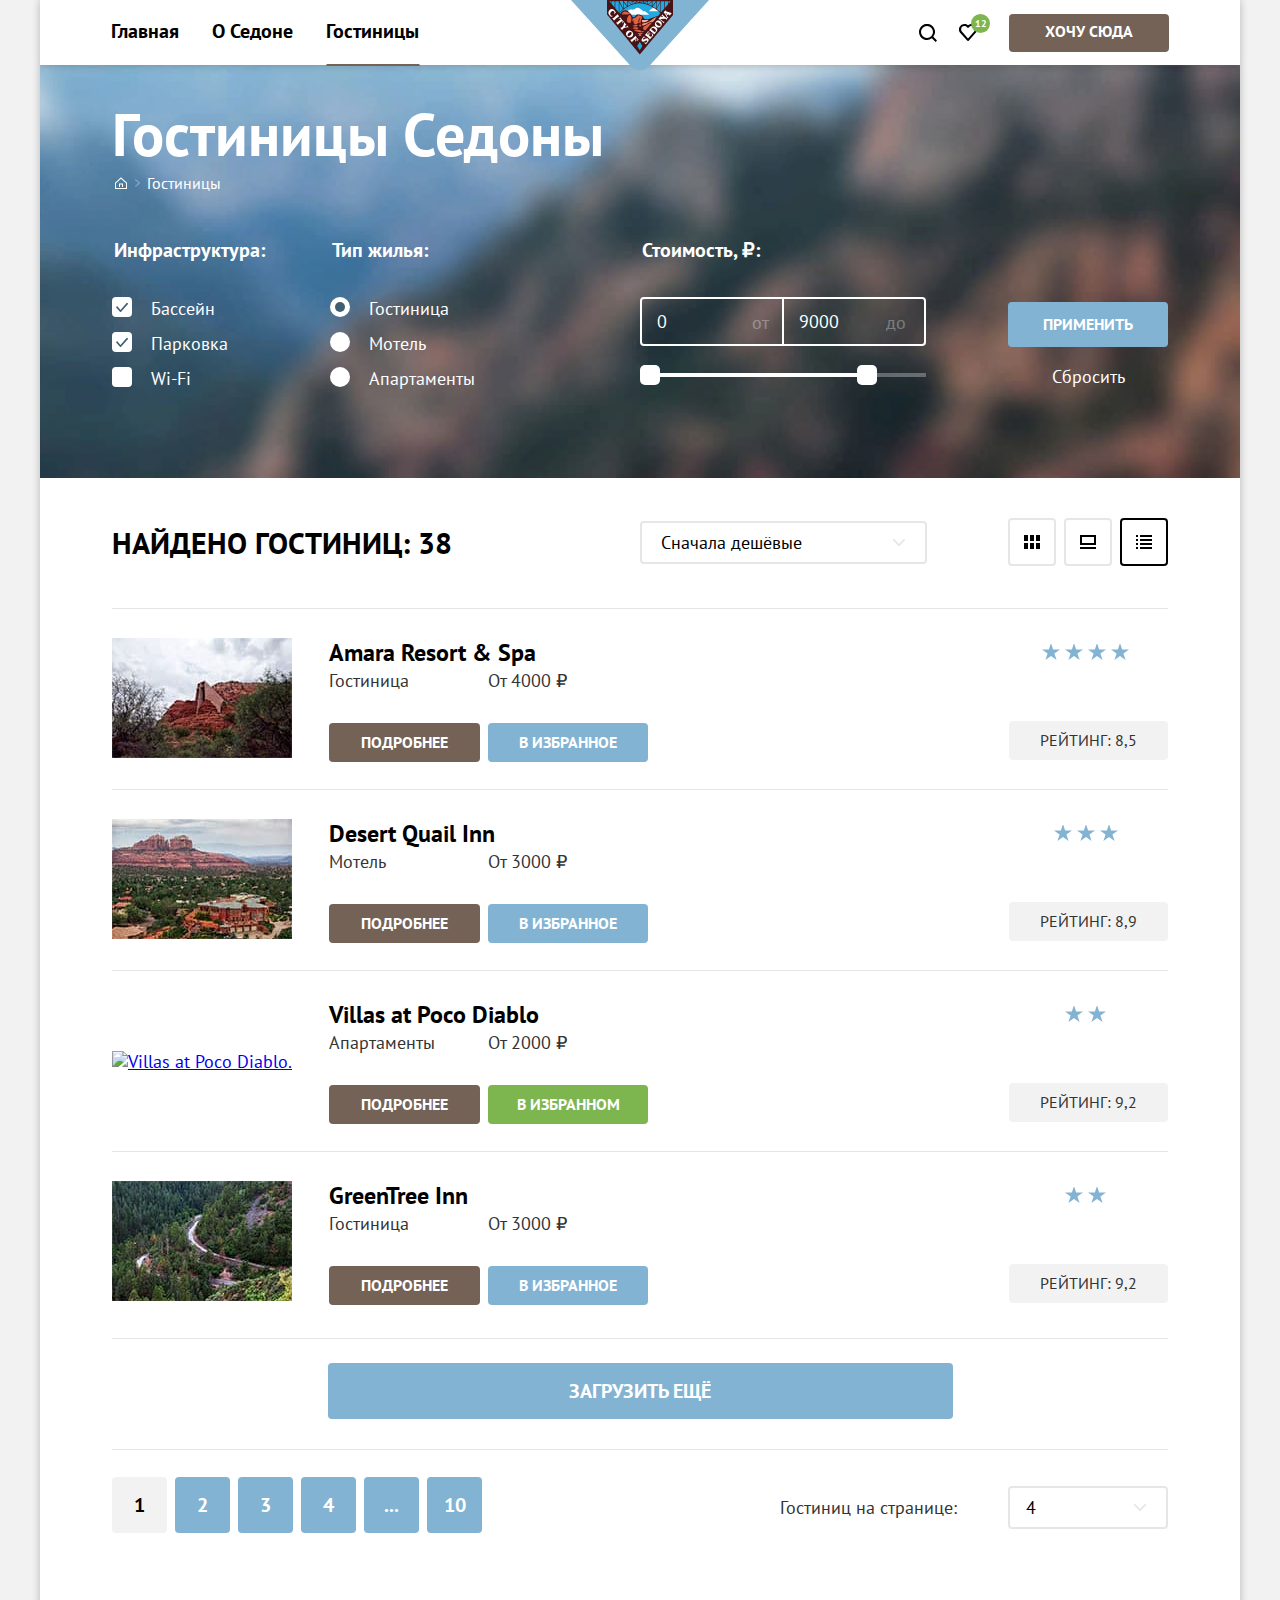
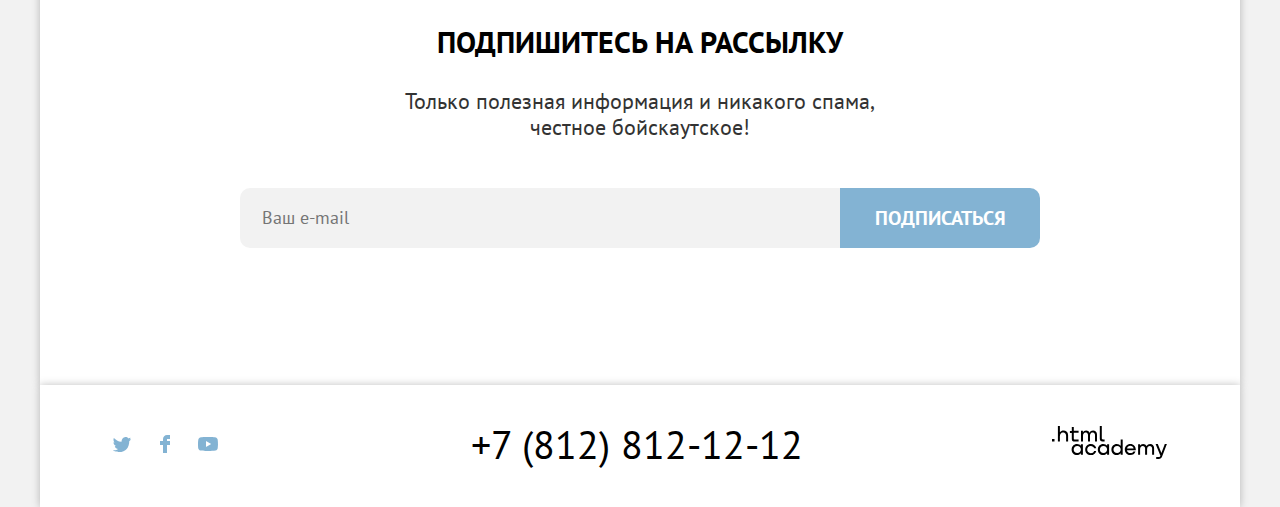
==== commit 02afbd63: "Защита, исправления" ====
--- a/hotels.html
+++ b/hotels.html
@@ -10,424 +10,418 @@
 </head>
 
 <body>
-	<header class="page-header">
-		<nav class="navigation">
-			<ul class="navigation-list">
-				<li class="navigation-item">
-					<a class="navigation-link" href="index.html">Главная</a>
-				</li>
-				<li class="navigation-item">
-					<a class="navigation-link" href="#">О Седоне</a>
-				</li>
-				<li class="navigation-item">
-					<a class="navigation-link navigation-link-current" href="#no_scroll">Гостиницы</a>
-				</li>
-			</ul>
-			<a class="header-logo" href="#no_scroll">
-				<img class="header-logo-img" src="img/header/sedona-logo.svg" width="138" height="70" alt="logo.">
-			</a>
-			<ul class="navigation-list navigation-user">
-				<li class="navigation-item">
-					<a class="navigation-link" href="#">
-						<svg class="navigation-icon" width="18" height="18" viewBox="0 0 18 18" aria-hidden="true"
-							focusable="false" fill="none" xmlns="http://www.w3.org/2000/svg">
-							<g clip-path="url(#a)">
-								<path
-									d="m18 16.5-3.7-3.7A8 8 0 0 0 8-.1C3.6-.1 0 3.6 0 8a8 8 0 0 0 12.9 6.3l3.7 3.7 1.4-1.5ZM8 14a6 6 0 0 1-6-6 6 6 0 0 1 6-6 6 6 0 0 1 6 6 6 6 0 0 1-6 6Z"
-									fill="" />
-							</g>
-							<defs>
-								<clipPath id="a">
-									<path fill="#fff" d="M0 0h18v18H0z" />
-								</clipPath>
-							</defs>
-						</svg>
-						<span class="visually-hidden">
-							Поиск
-						</span>
-					</a>
-				</li>
-				<li class="navigation-item">
-					<a class="navigation-link navigation-link--favourites" href="#">
-						<svg class="navigation-icon" width="18" height="17" viewBox="0 0 18 17" aria-hidden="true"
-							focusable="false" fill="none" xmlns="http://www.w3.org/2000/svg">
-							<path
-								d="M8.9 17a1 1 0 0 1-.8-.4l-7-7.9A5.4 5.4 0 0 1 5.5 0C6.8 0 8 .5 9 1.3a5.5 5.5 0 0 1 9 4.1c0 1.3-.5 2.5-1.3 3.4l-7 7.9c-.2.2-.4.3-.8.3Zm-6-9.5L9 14.4l6.2-7c.5-.5.7-1.2.7-2 0-1.8-1.5-3.3-3.3-3.3-1 0-2 .5-2.7 1.3-.3.3-.6.4-.9.4-.3 0-.6-.2-.8-.4a3.7 3.7 0 0 0-2.7-1.3 3.3 3.3 0 0 0-3.3 3.3c-.1.9.3 1.6.7 2.1-.1 0-.1 0 0 0Z"
-								fill="" />
-						</svg>
-						<span class="visually-hidden">
-							Избранное
-						</span>
-						<span class="navigation-favorites-counter">12</span>
-					</a>
-				</li>
-				<li class="navigation-item">
-					<a class="navigation-link button-nav" href="#">
-						хочу сюда
-					</a>
-				</li>
-			</ul>
-		</nav>
-	</header>
-
-	<main class="main-container main-inner">
-		<div class="page-container">
-			<section class="inner-filter">
-				<h1 class="inner-filter-title">Гостиницы Седоны</h1>
-				<ul class="breadcrumbs">
-					<li class="breadcrumbs-item">
-						<a class="breadcrumbs-link breadcrumbs-link--home" href="index.html">
-							<svg class="breadcrumbs-icon" width="12" height="12" viewBox="0 0 12 12" aria-hidden="true"
+	<div class="body-wrapper">
+		<header class="page-header">
+			<nav class="navigation">
+				<ul class="navigation-list">
+					<li class="navigation-item">
+						<a class="navigation-link" href="index.html">Главная</a>
+					</li>
+					<li class="navigation-item">
+						<a class="navigation-link" href="#">О Седоне</a>
+					</li>
+					<li class="navigation-item">
+						<a class="navigation-link navigation-link-current" href="#no_scroll">Гостиницы</a>
+					</li>
+				</ul>
+				<a class="header-logo" href="#no_scroll">
+					<img class="header-logo-img" src="img/header/sedona-logo.svg" width="138" height="70" alt="logo.">
+				</a>
+				<ul class="navigation-list navigation-user">
+					<li class="navigation-item">
+						<a class="navigation-link" href="#">
+							<svg class="navigation-icon" width="18" height="18" viewBox="0 0 18 18" aria-hidden="true"
 								focusable="false" fill="none" xmlns="http://www.w3.org/2000/svg">
-								<path d="M6 .3 0 5.8V12h12V5.8L6 .3ZM11 11H1V6.2l5-4.5 5 4.5V11Z" fill="#fff" />
-								<path d="M4 10h1V7.5h2V10h1V6.5H4V10Z" fill="#fff" />
+								<g clip-path="url(#a)">
+									<path
+										d="m18 16.5-3.7-3.7A8 8 0 0 0 8-.1C3.6-.1 0 3.6 0 8a8 8 0 0 0 12.9 6.3l3.7 3.7 1.4-1.5ZM8 14a6 6 0 0 1-6-6 6 6 0 0 1 6-6 6 6 0 0 1 6 6 6 6 0 0 1-6 6Z"
+										fill="" />
+								</g>
+								<defs>
+									<clipPath id="a">
+										<path fill="#fff" d="M0 0h18v18H0z" />
+									</clipPath>
+								</defs>
 							</svg>
 							<span class="visually-hidden">
-								Главная
+								Поиск
 							</span>
 						</a>
 					</li>
-					<li class="breadcrumbs-item">
-						<a class="breadcrumbs-link" href="#">Гостиницы</a>
+					<li class="navigation-item">
+						<a class="navigation-link navigation-link--favourites" href="#">
+							<svg class="navigation-icon" width="18" height="17" viewBox="0 0 18 17" aria-hidden="true"
+								focusable="false" fill="none" xmlns="http://www.w3.org/2000/svg">
+								<path
+									d="M8.9 17a1 1 0 0 1-.8-.4l-7-7.9A5.4 5.4 0 0 1 5.5 0C6.8 0 8 .5 9 1.3a5.5 5.5 0 0 1 9 4.1c0 1.3-.5 2.5-1.3 3.4l-7 7.9c-.2.2-.4.3-.8.3Zm-6-9.5L9 14.4l6.2-7c.5-.5.7-1.2.7-2 0-1.8-1.5-3.3-3.3-3.3-1 0-2 .5-2.7 1.3-.3.3-.6.4-.9.4-.3 0-.6-.2-.8-.4a3.7 3.7 0 0 0-2.7-1.3 3.3 3.3 0 0 0-3.3 3.3c-.1.9.3 1.6.7 2.1-.1 0-.1 0 0 0Z"
+									fill="" />
+							</svg>
+							<span class="visually-hidden">
+								Избранное
+							</span>
+							<span class="navigation-favorites-counter">12</span>
+						</a>
+					</li>
+					<li class="navigation-item">
+						<a class="navigation-link button-nav" href="#">
+							хочу сюда
+						</a>
 					</li>
 				</ul>
-
-				<form class="hotels-filter" action="https://echo.htmlacademy.ru/" method="get">
-					<fieldset class="hotels-filter-group">
-						<legend class="hotels-filter-title">Инфраструктура:</legend>
-						<ul class="hotels-filter-list">
-							<li class="hotels-filter-item">
-								<label class="control">
-									<input class="visually-hidden control-input" type="checkbox" name="pool"
-										value="pool" checked required>
-									<span class="control-mark"></span>
-									<span class="control-label">Бассейн</span>
+			</nav>
+		</header>
+		<main class="main-container main-inner">
+			<div class="page-container">
+				<section class="inner-filter">
+					<h1 class="inner-filter-title">Гостиницы Седоны</h1>
+					<ul class="breadcrumbs">
+						<li class="breadcrumbs-item">
+							<a class="breadcrumbs-link breadcrumbs-link--home" href="index.html">
+								<svg class="breadcrumbs-icon" width="12" height="12" viewBox="0 0 12 12"
+									aria-hidden="true" focusable="false" fill="none" xmlns="http://www.w3.org/2000/svg">
+									<path d="M6 .3 0 5.8V12h12V5.8L6 .3ZM11 11H1V6.2l5-4.5 5 4.5V11Z" fill="#fff" />
+									<path d="M4 10h1V7.5h2V10h1V6.5H4V10Z" fill="#fff" />
+								</svg>
+								<span class="visually-hidden">
+									Главная
+								</span>
+							</a>
+						</li>
+						<li class="breadcrumbs-item">
+							<a class="breadcrumbs-link" href="#">Гостиницы</a>
+						</li>
+					</ul>
+					<form class="hotels-filter" action="https://echo.htmlacademy.ru/" method="get">
+						<fieldset class="hotels-filter-group">
+							<legend class="hotels-filter-title">Инфраструктура:</legend>
+							<ul class="hotels-filter-list">
+								<li class="hotels-filter-item">
+									<label class="control">
+										<input class="visually-hidden control-input" type="checkbox" name="pool"
+											value="pool" checked>
+										<span class="control-mark"></span>
+										<span class="control-label">Бассейн</span>
+									</label>
+								</li>
+								<li class="hotels-filter-item">
+									<label class="control">
+										<input class="visually-hidden control-input" type="checkbox" name="parking"
+											value="parking" checked>
+										<span class="control-mark"></span>
+										<span class="control-label">Парковка</span>
+									</label>
+								</li>
+								<li class="hotels-filter-item">
+									<label class="control">
+										<input class="visually-hidden control-input" type="checkbox" name="wifi"
+											value="wifi">
+										<span class="control-mark"></span>
+										<span class="control-label">Wi-Fi</span>
+									</label>
+								</li>
+							</ul>
+						</fieldset>
+						<fieldset class="hotels-filter-group hotels-filter-type">
+							<legend class="hotels-filter-title">Тип жилья:</legend>
+							<ul class="hotels-filter-list">
+								<li class="hotels-filter-item">
+									<label class="control">
+										<input class="visually-hidden control-input" type="radio" name="hotel-type"
+											value="hotel" checked>
+										<span class="control-mark"></span>
+										<span class="control-label">Гостиница</span>
+									</label>
+								</li>
+								<li class="hotels-filter-item">
+									<label class="control">
+										<input class="visually-hidden control-input" type="radio" name="hotel-type"
+											value="motel">
+										<span class="control-mark"></span>
+										<span class="control-label">Мотель</span>
+									</label>
+								</li>
+								<li class="hotels-filter-item">
+									<label class="control">
+										<input class="visually-hidden control-input" type="radio" name="hotel-type"
+											value="apartments">
+										<span class="control-mark"></span>
+										<span class="control-label">Апартаменты</span>
+									</label>
+								</li>
+							</ul>
+						</fieldset>
+						<fieldset class="hotels-filter-group hotels-filter-price">
+							<legend class="hotels-filter-title">Стоимость, ₽:</legend>
+							<div class="label-wrapper">
+								<label class="hotels-price-label">
+									<input class="hotels-filter-input input-min" type="number" name="min-price"
+										value="0" required>
+									<span class="decorative-input-border"></span>
 								</label>
-							</li>
-							<li class="hotels-filter-item">
-								<label class="control">
-									<input class="visually-hidden control-input" type="checkbox" name="parking"
-										value="parking" checked required>
-									<span class="control-mark"></span>
-									<span class="control-label">Парковка</span>
+								<label class="hotels-price-label">
+									<input class="hotels-filter-input input-max" type="number" name="max-price"
+										value="9000" required>
+									<span class="decorative-input-border border--right"></span>
 								</label>
-							</li>
-							<li class="hotels-filter-item">
-								<label class="control">
-									<input class="visually-hidden control-input" type="checkbox" name="wifi"
-										value="wifi" required>
-									<span class="control-mark"></span>
-									<span class="control-label">Wi-Fi</span>
-								</label>
-							</li>
-						</ul>
-					</fieldset>
-
-					<fieldset class="hotels-filter-group hotels-filter-type">
-						<legend class="hotels-filter-title">Тип жилья:</legend>
-						<ul class="hotels-filter-list">
-							<li class="hotels-filter-item">
-								<label class="control">
-									<input class="visually-hidden control-input" type="radio" name="hotel-type"
-										value="hotel" checked required>
-									<span class="control-mark"></span>
-									<span class="control-label">Гостиница</span>
-								</label>
-							</li>
-							<li class="hotels-filter-item">
-								<label class="control">
-									<input class="visually-hidden control-input" type="radio" name="hotel-type"
-										value="motel" required>
-									<span class="control-mark"></span>
-									<span class="control-label">Мотель</span>
-								</label>
-							</li>
-							<li class="hotels-filter-item">
-								<label class="control">
-									<input class="visually-hidden control-input" type="radio" name="hotel-type"
-										value="apartments" required>
-									<span class="control-mark"></span>
-									<span class="control-label">Апартаменты</span>
-								</label>
-							</li>
-						</ul>
-					</fieldset>
-
-					<fieldset class="hotels-filter-group hotels-filter-price">
-						<legend class="hotels-filter-title">Стоимость, ₽:</legend>
-						<div class="label-wrapper">
-							<label class="hotels-price-label">
-								<input class="hotels-filter-input input-min" type="number" name="min-price" value="0"
-									required>
-								<span class="decorative-input-border"></span>
-							</label>
-							<label class="hotels-price-label">
-								<input class="hotels-filter-input input-max" type="number" name="max-price" value="9000"
-									required>
-								<span class="decorative-input-border border--right"></span>
-							</label>
+							</div>
+							<div class="range-scale">
+								<div class="range-bar">
+									<button class="range-toggle toggle-min" type="button">
+										<span class="visually-hidden">Изменить минимальную цену.</span>
+									</button>
+									<button class="range-toggle toggle-max" type="button">
+										<span class="visually-hidden">Изменить максимальную цену.</span>
+									</button>
+								</div>
+							</div>
+						</fieldset>
+						<div class="hotels-filter-buttons">
+							<button class="button button-submit" type="submit">Применить</button>
+							<button class="button-clear" type="button">Сбросить</button>
 						</div>
-						<div class="range-scale">
-							<div class="range-bar">
-								<button class="range-toggle toggle-min" type="button">
-									<span class="visually-hidden">Изменить минимальную цену.</span>
-								</button>
-								<button class="range-toggle toggle-max" type="button">
-									<span class="visually-hidden">Изменить максимальную цену.</span>
-								</button>
+					</form>
+				</section>
+				<div class="hotels-container">
+					<section class="hotels-sort">
+						<h2 class="visually-hidden">Результаты поиска</h2>
+						<span class="hotels-sort-title">найдено гостиниц: <span class="hotels-number">38</span></span>
+						<div class="sorting-type-wrapper">
+							<form class="hotels-sorting-type">
+								<label class="visually-hidden" for="sorting">Сортировка</label>
+								<select class="select-control" name="sorting" id="sorting">
+									<option value="cheap">Сначала дешёвые</option>
+									<option value="expensive">Сначала дорогие</option>
+								</select>
+							</form>
+							<div class="cards-wrapper">
+								<a class="card-toggle" href="#">
+									<svg class="card-icon" width="16" height="14" viewBox="0 0 16 14" aria-hidden="true"
+										focusable="false" fill="" xmlns="http://www.w3.org/2000/svg">
+										<path
+											d="M4 0H0v6h4V0ZM16 0h-4v6h4V0ZM10 0H6v6h4V0ZM4 8H0v6h4V8ZM16 8h-4v6h4V8ZM10 8H6v6h4V8Z"
+											fill="" />
+									</svg>
+									<span class="visually-hidden">Показать список</span>
+								</a>
+								<a class="card-toggle" href="#">
+									<svg class="card-icon" width="16" height="14" viewBox="0 0 16 14" aria-hidden="true"
+										focusable="false" fill="" xmlns="http://www.w3.org/2000/svg">
+										<path d="M16 12H0v2h16v-2ZM14 2v6H2V2h12Zm2-2H0v10h16V0Z" fill="" />
+									</svg>
+									<span class="visually-hidden">Показать карточки</span>
+								</a>
+								<a class="card-toggle button-menu--active" href="#">
+									<svg class="card-icon" width="16" height="14" viewBox="0 0 16 14" aria-hidden="true"
+										focusable="false" fill="" xmlns="http://www.w3.org/2000/svg">
+										<path
+											d="M2 0H0v2h2V0ZM16 0H4v2h12V0ZM2 4H0v2h2V4ZM16 4H4v2h12V4ZM2 8H0v2h2V8ZM16 8H4v2h12V8ZM2 12H0v2h2v-2ZM16 12H4v2h12v-2Z"
+											fill="" />
+									</svg>
+									<span class="visually-hidden">Показать меню</span>
+								</a>
 							</div>
 						</div>
-					</fieldset>
-					<div class="hotels-filter-buttons">
-						<button class="button button-submit" type="submit">Применить</button>
-						<button class="button-clear" type="button">Сбросить</button>
-					</div>
-				</form>
-			</section>
-
-			<div class="hotels-container">
-				<section class="hotels-sort">
-					<h2 class="visually-hidden">Результаты поиска</h2>
-					<span class="hotels-sort-title">найдено гостиниц: <span class="hotels-number">38</span></span>
-					<div class="sorting-type-wrapper">
-						<form class="hotels-sorting-type">
-							<label class="visually-hidden" for="sorting">Сортировка</label>
-							<select class="select-control" name="sorting" id="sorting">
-								<option value="cheap">Сначала дешёвые</option>
-								<option value="expensive">Сначала дорогие</option>
+					</section>
+					<section class="hotels-catalog">
+						<h2 class="visually-hidden">Список гостиниц</h2>
+						<ul class="hotels-cards">
+							<li class="hotel-card">
+								<a class="card-image-link" href="#no_scroll">
+									<img class="hotel-card-img" src="img/hotels/hotels-cards/amara-resort.jpg"
+										width="180" height="120" alt="Amara resort & spa.">
+								</a>
+								<div class="hotel-card-about">
+									<a class="hotel-card-link" href="#no_scroll">
+										<h3 class="hotel-card-about-title">Amara Resort & Spa</h3>
+									</a>
+									<p class="hotel-card-about-description">Гостиница</p>
+									<p class="hotel-card-about-price">От 4000 ₽</p>
+									<button class="hotel-card-detailed">Подробнее</button>
+									<button class="favourites">В избранное</button>
+								</div>
+								<div class="hotel-card-rating-wrapper">
+									<ul class="hotel-card-rating-block">
+										<li class="star" data-rating="1"></li>
+										<li class="star" data-rating="2"></li>
+										<li class="star" data-rating="3"></li>
+										<li class="star" data-rating="4"></li>
+									</ul>
+									<p class="hotel-card-rating">РЕЙТИНГ: <span>8,5</span></p>
+								</div>
+							</li>
+							<li class="hotel-card">
+								<a class="card-image-link" href="#no_scroll">
+									<img class="hotel-card-img" src="img/hotels/hotels-cards/desert-quali.jpg"
+										width="180" height="120" alt="Desert Quail Inn.">
+								</a>
+								<div class="hotel-card-about">
+									<a class="hotel-card-link" href="#no_scroll">
+										<h3 class="hotel-card-about-title">Desert Quail Inn</h3>
+									</a>
+									<p class="hotel-card-about-description">Мотель</p>
+									<p class="hotel-card-about-price">От 3000 ₽</p>
+									<button class="hotel-card-detailed">Подробнее</button>
+									<button class="favourites">В избранное</button>
+								</div>
+								<div class="hotel-card-rating-wrapper">
+									<div class="hotel-card-rating-block">
+										<span class="star" data-rating="1"></span>
+										<span class="star" data-rating="2"></span>
+										<span class="star" data-rating="3"></span>
+									</div>
+									<p class="hotel-card-rating">РЕЙТИНГ: <span>8,9</span></p>
+								</div>
+							</li>
+							<li class="hotel-card">
+								<a class="card-image-link" href="#no_scroll">
+									<img class="hotel-card-img" src="img/hotels/hotels-cards/villas.jpg" width="180"
+										height="120" alt="Villas at Poco Diablo.">
+								</a>
+								<div class="hotel-card-about">
+									<a class="hotel-card-link" href="#no_scroll">
+										<h3 class="hotel-card-about-title">Villas at Poco Diablo</h3>
+									</a>
+									<p class="hotel-card-about-description">Апартаменты</p>
+									<p class="hotel-card-about-price">От 2000 ₽</p>
+									<button class="hotel-card-detailed">Подробнее</button>
+									<button class="favourites favourites--add">В избранном</button>
+								</div>
+								<div class="hotel-card-rating-wrapper">
+									<div class="hotel-card-rating-block">
+										<span class="star" data-rating="1"></span>
+										<span class="star" data-rating="2"></span>
+									</div>
+									<p class="hotel-card-rating">РЕЙТИНГ: <span>9,2</span></p>
+								</div>
+							</li>
+							<li class="hotel-card">
+								<a class="card-image-link" href="#no_scroll">
+									<img class="hotel-card-img" src="img/hotels/hotels-cards/green-tree.jpg" width="180"
+										height="120" alt="GreenTree Inn.">
+								</a>
+								<div class="hotel-card-about">
+									<a class="hotel-card-link" href="#no_scroll">
+										<h3 class="hotel-card-about-title">GreenTree Inn</h3>
+									</a>
+									<p class="hotel-card-about-description">Гостиница</p>
+									<p class="hotel-card-about-price">От 3000 ₽</p>
+									<button class="hotel-card-detailed">Подробнее</button>
+									<button class="favourites">В избранное</button>
+								</div>
+								<div class="hotel-card-rating-wrapper">
+									<div class="hotel-card-rating-block">
+										<span class="star" data-rating="1"></span>
+										<span class="star" data-rating="2"></span>
+									</div>
+									<p class="hotel-card-rating">РЕЙТИНГ: <span>9,2</span></p>
+								</div>
+							</li>
+						</ul>
+						<button class="button hotels-show-more" type="button">Загрузить ещё</button>
+					</section>
+					<section class="pagination">
+						<ul class="pagination-list">
+							<li class="pagination-item">
+								<a class="pagination-link pagination-link--current">1</a>
+							</li>
+							<li class="pagination-item">
+								<a class="pagination-link" href="#no_scroll">2</a>
+							</li>
+							<li class="pagination-item">
+								<a class="pagination-link" href="#no_scroll">3</a>
+							</li>
+							<li class="pagination-item">
+								<a class="pagination-link" href="#no_scroll">4</a>
+							</li>
+							<li class="pagination-item">
+								<a class="pagination-link" href="#no_scroll">...</a>
+							</li>
+							<li class="pagination-item">
+								<a class="pagination-link" href="#no_scroll">10</a>
+							</li>
+						</ul>
+						<form class="pagination-sorting-type">
+							<label for="pagination-sorting">Гостиниц на странице:</label>
+							<select class="select-pagination" id="pagination-sorting" name="pagination-sorting">
+								<option value="four">4</option>
+								<option value="five">5</option>
+								<option value="six">6</option>
 							</select>
 						</form>
-						<div class="cards-wrapper">
-							<a class="card-toggle" href="#">
-								<svg class="card-icon" width="16" height="14" viewBox="0 0 16 14" aria-hidden="true"
-									focusable="false" fill="" xmlns="http://www.w3.org/2000/svg">
-									<path
-										d="M4 0H0v6h4V0ZM16 0h-4v6h4V0ZM10 0H6v6h4V0ZM4 8H0v6h4V8ZM16 8h-4v6h4V8ZM10 8H6v6h4V8Z"
-										fill="" />
-								</svg>
-								<span class="visually-hidden">Показать список</span>
-							</a>
-							<a class="card-toggle" href="#">
-								<svg class="card-icon" width="16" height="14" viewBox="0 0 16 14" aria-hidden="true"
-									focusable="false" fill="" xmlns="http://www.w3.org/2000/svg">
-									<path d="M16 12H0v2h16v-2ZM14 2v6H2V2h12Zm2-2H0v10h16V0Z" fill="" />
-								</svg>
-								<span class="visually-hidden">Показать карточки</span>
-							</a>
-							<a class="card-toggle button-menu--active" href="#">
-								<svg class="card-icon" width="16" height="14" viewBox="0 0 16 14" aria-hidden="true"
-									focusable="false" fill="" xmlns="http://www.w3.org/2000/svg">
-									<path
-										d="M2 0H0v2h2V0ZM16 0H4v2h12V0ZM2 4H0v2h2V4ZM16 4H4v2h12V4ZM2 8H0v2h2V8ZM16 8H4v2h12V8ZM2 12H0v2h2v-2ZM16 12H4v2h12v-2Z"
-										fill="" />
-								</svg>
-								<span class="visually-hidden">Показать меню</span>
-							</a>
-						</div>
-					</div>
-				</section>
-				<section class="hotels-catalog">
-					<h2 class="visually-hidden">Список гостиниц</h2>
-					<ul class="hotels-cards">
-						<li class="hotel-card">
-							<a class="card-image-link" href="#no_scroll">
-								<img class="hotel-card-img" src="img/hotels/hotels-cards/amara-resort.jpg" width="180"
-									height="120" alt="Amara resort & spa.">
-							</a>
-							<div class="hotel-card-about">
-								<a class="hotel-card-link" href="#no_scroll">
-									<h3 class="hotel-card-about-title">Amara Resort & Spa</h3>
-								</a>
-								<p class="hotel-card-about-description">Гостиница</p>
-								<p class="hotel-card-about-price">От 4000 ₽</p>
-								<button class="hotel-card-detailed">Подробнее</button>
-								<button class="favourites">В избранное</button>
-							</div>
-							<div class="hotel-card-rating-wrapper">
-								<ul class="hotel-card-rating-block">
-									<li class="star" data-rating="1"></li>
-									<li class="star" data-rating="2"></li>
-									<li class="star" data-rating="3"></li>
-									<li class="star" data-rating="4"></li>
-								</ul>
-								<p class="hotel-card-rating">РЕЙТИНГ: <span>8,5</span></p>
-							</div>
-						</li>
-						<li class="hotel-card">
-							<a class="card-image-link" href="#no_scroll">
-								<img class="hotel-card-img" src="img/hotels/hotels-cards/desert-quali.jpg" width="180"
-									height="120" alt="Desert Quail Inn.">
-							</a>
-							<div class="hotel-card-about">
-								<a class="hotel-card-link" href="#no_scroll">
-									<h3 class="hotel-card-about-title">Desert Quail Inn</h3>
-								</a>
-								<p class="hotel-card-about-description">Мотель</p>
-								<p class="hotel-card-about-price">От 3000 ₽</p>
-								<button class="hotel-card-detailed">Подробнее</button>
-								<button class="favourites">В избранное</button>
-							</div>
-							<div class="hotel-card-rating-wrapper">
-								<div class="hotel-card-rating-block">
-									<span class="star" data-rating="1"></span>
-									<span class="star" data-rating="2"></span>
-									<span class="star" data-rating="3"></span>
-								</div>
-								<p class="hotel-card-rating">РЕЙТИНГ: <span>8,9</span></p>
-							</div>
-						</li>
-						<li class="hotel-card">
-							<a class="card-image-link" href="#no_scroll">
-								<img class="hotel-card-img" src="img/hotels/hotels-cards/villas.jpg" width="180"
-									height="120" alt="Villas at Poco Diablo.">
-							</a>
-							<div class="hotel-card-about">
-								<a class="hotel-card-link" href="#no_scroll">
-									<h3 class="hotel-card-about-title">Villas at Poco Diablo</h3>
-								</a>
-								<p class="hotel-card-about-description">Апартаменты</p>
-								<p class="hotel-card-about-price">От 2000 ₽</p>
-								<button class="hotel-card-detailed">Подробнее</button>
-								<button class="favourites favourites--add">В избранном</button>
-							</div>
-							<div class="hotel-card-rating-wrapper">
-								<div class="hotel-card-rating-block">
-									<span class="star" data-rating="1"></span>
-									<span class="star" data-rating="2"></span>
-								</div>
-								<p class="hotel-card-rating">РЕЙТИНГ: <span>9,2</span></p>
-							</div>
-						</li>
-						<li class="hotel-card">
-							<a class="card-image-link" href="#no_scroll">
-								<img class="hotel-card-img" src="img/hotels/hotels-cards/green-tree.jpg" width="180"
-									height="120" alt="GreenTree Inn.">
-							</a>
-							<div class="hotel-card-about">
-								<a class="hotel-card-link" href="#no_scroll">
-									<h3 class="hotel-card-about-title">GreenTree Inn</h3>
-								</a>
-								<p class="hotel-card-about-description">Гостиница</p>
-								<p class="hotel-card-about-price">От 3000 ₽</p>
-								<button class="hotel-card-detailed">Подробнее</button>
-								<button class="favourites">В избранное</button>
-							</div>
-							<div class="hotel-card-rating-wrapper">
-								<div class="hotel-card-rating-block">
-									<span class="star" data-rating="1"></span>
-									<span class="star" data-rating="2"></span>
-								</div>
-								<p class="hotel-card-rating">РЕЙТИНГ: <span>9,2</span></p>
-							</div>
-						</li>
-					</ul>
-					<button class="button hotels-show-more" type="button">Загрузить ещё</button>
-				</section>
-
-				<section class="pagination">
-					<ul class="pagination-list">
-						<li class="pagination-item">
-							<a class="pagination-link pagination-link--current">1</a>
-						</li>
-						<li class="pagination-item">
-							<a class="pagination-link" href="#no_scroll">2</a>
-						</li>
-						<li class="pagination-item">
-							<a class="pagination-link" href="#no_scroll">3</a>
-						</li>
-						<li class="pagination-item">
-							<a class="pagination-link" href="#no_scroll">4</a>
-						</li>
-						<li class="pagination-item">
-							<a class="pagination-link" href="#no_scroll">...</a>
-						</li>
-						<li class="pagination-item">
-							<a class="pagination-link" href="#no_scroll">10</a>
-						</li>
-					</ul>
-
-					<form class="pagination-sorting-type">
-						<label for="pagination-sorting">Гостиниц на странице:</label>
-						<select class="select-pagination" id="pagination-sorting" name="pagination-sorting">
-							<option value="four">4</option>
-							<option value="five">5</option>
-							<option value="six">6</option>
-						</select>
+					</section>
+				</div>
+				<section class="mailing">
+					<h2 class="visually-hidden">Рассылка</h2>
+					<h3 class="mailing-title">Подпишитесь на рассылку</h3>
+					<p class="mailing-description">Только полезная информация и никакого спама,<br> честное
+						бойскаутское!
+					</p>
+					<form class="mailing-form" action="https://echo.htmlacademy.ru/" method="post">
+						<input class="email-field" type="email" name="mailing-email" placeholder="Ваш e-mail">
+						<button class="button" type="submit">Подписаться</button>
 					</form>
 				</section>
 			</div>
-			<section class="mailing">
-				<h2 class="visually-hidden">Рассылка</h2>
-				<h3 class="mailing-title">Подпишитесь на рассылку</h3>
-				<p class="mailing-description">Только полезная информация и никакого спама,<br> честное
-					бойскаутское!
-				</p>
-				<form class="mailing-form" action="https://echo.htmlacademy.ru/" method="post">
-					<input class="email-field" type="email" name="mailing-email" placeholder="Ваш e-mail">
-					<button class="button" type="submit">Подписаться</button>
-				</form>
+		</main>
+		<footer class="page-footer">
+			<section class="footer-social-link">
+				<h2 class="visually-hidden">Контакты</h2>
+				<ul class="footer-social-list">
+					<li class="footer-social-item">
+						<a class="button-social" href="https://twitter.com/htmlacademy_ru">
+							<svg class="footer-icon" width="18" height="15" viewBox="0 0 18 15" aria-hidden="true"
+								focusable="false" fill="none" xmlns="http://www.w3.org/2000/svg">
+								<path
+									d="M11.6 0.194197C13.4 -0.305803 14.8 0.494197 15.4 1.3942C16.1 1.1942 16.8 0.894197 17.5 0.694197C17.5 1.5942 16.9 2.1942 16.6 2.4942C17.3 2.5942 18 1.8942 18 1.8942C17.8 2.8942 16.9 3.6942 16.3 3.8942C16.1 10.6942 13 15.0942 5.7 14.9942C5.1 14.9942 5.8 14.9942 5.2 14.9942C4.8 14.9942 0.8 14.4942 0 13.0942C2.4 13.2942 4.1 12.6942 5 11.8942C4 11.5942 2.1 11.4942 1.8 8.9942C2.2 9.0942 2.4 9.1942 3.1 9.0942C1.8 8.2942 0.4 7.4942 0.5 5.2942C0.8 5.5942 1.6 5.7942 1.9 5.7942C1.1 5.5942 -0.2 2.4942 0.9 0.894197C2.8 2.7942 4.9 4.4942 8.5 4.6942C8.7 2.2942 9.7 0.794197 11.6 0.194197Z"
+									fill="" />
+							</svg>
+							<span class="visually-hidden">Twitter</span>
+						</a>
+					</li>
+					<li class="footer-social-item">
+						<a class="button-social" href="https://www.facebook.com/htmlacademy">
+							<svg class="footer-icon" width="10" height="18" viewBox="0 0 10 18" aria-hidden="true"
+								focusable="false" fill="none" xmlns="http://www.w3.org/2000/svg">
+								<path d="M7 0C4.8 0 3 1.8 3 4V6H0V10H3V18H7V10H10V6H7V4H10V0H7Z" fill="" />
+							</svg>
+							<span class="visually-hidden">Facebook</span>
+						</a>
+					</li>
+					<li class="footer-social-item">
+						<a class="button-social" href="https://www.youtube.com/c/HTMLAcademyRUS">
+							<svg class="footer-icon" width="20" height="14" viewBox="0 0 20 14" aria-hidden="true"
+								focusable="false" fill="none" xmlns="http://www.w3.org/2000/svg">
+								<path fill-rule="evenodd" clip-rule="evenodd"
+									d="M17.8136 0.418176C18.6746 0.648666 19.3513 1.32532 19.5818 2.18637C19.9983 3.74547 20 7.00033 20 7.00033C20 7.00033 20 10.2552 19.5818 11.8143C19.3513 12.6753 18.6746 13.352 17.8136 13.5825C16.2545 14.0007 9.99996 14.0007 9.99996 14.0007C9.99996 14.0007 3.74547 14.0007 2.18636 13.5825C1.32532 13.352 0.648666 12.6753 0.418176 11.8143C0 10.2552 0 7.00033 0 7.00033C0 7.00033 0 3.74547 0.418176 2.18637C0.648666 1.32532 1.32532 0.648666 2.18636 0.418176C3.74547 0 9.99996 0 9.99996 0C9.99996 0 16.2545 0 17.8136 0.418176ZM13.194 7.00061L7.99808 10.0002V4.00092L13.194 7.00061Z"
+									fill="" />
+							</svg>
+							<span class="visually-hidden">Youtube</span>
+						</a>
+					</li>
+				</ul>
+				<a class="footer-tel" href="tel:+78128121212">
+					+7 (812) 812-12-12
+					<span class="visually-hidden">Телефон</span>
+				</a>
+				<a class="footer-htmlacademy-link" href="https://htmlacademy.ru/">
+					<svg class="footer-logo" width="115" height="33" viewBox="0 0 115 33" fill="none" aria-hidden="true"
+						focusable="false" xmlns="http://www.w3.org/2000/svg">
+						<g clip-path="url(#clip0)">
+							<path fill-rule="evenodd" clip-rule="evenodd"
+								d="M7.9999 6.2C8.7999 5.2 9.9999 4.5 11.5999 4.5C14.2999 4.5 16.1999 6.4 16.0999 9.4V15.5H14.0999V9.8C14.0999 8 12.9999 6.6 11.1999 6.6C9.1999 6.6 7.8999 8.1 7.8999 10.2V15.5H5.8999V0H7.8999V6.2H7.9999ZM0 15.5V12.9H2.5V15.5H0ZM26.5999 4.79998H21.7999V1.09998H19.7999V4.89998H17.8999V6.89998H19.7999V12.9C19.7999 14.6 20.7999 15.6 22.4999 15.6H26.5999V13.6H22.8999C22.1999 13.6 21.7999 13.2 21.7999 12.5V6.79998H26.5999V4.79998ZM37.6 6.69998C38.2 5.39998 39.5 4.59998 41.1 4.59998C43.6 4.59998 45.1 6.39998 45 8.89997V15.4H43V9.09998C43 7.49998 42.1 6.49998 40.6 6.49998C39.4 6.49998 38 7.39998 38 9.79998V15.4H36V9.09998C36 7.49998 35.1 6.49998 33.6 6.49998C32 6.49998 31 7.99998 31 9.99998V15.4H29V4.79998H30.9V6.39998H31C31.6 5.39998 32.7 4.59998 34.1 4.59998C35.7 4.59998 36.9 5.49998 37.5 6.69998H37.6ZM47.8 12.7C47.8 14.4 48.8 15.4 50.6 15.4H52.6V13.4H50.9001C50.2001 13.4 49.8 13 49.8 12.3V0H47.8V12.7ZM25.0001 17.9C26.7001 17.9 28.0001 18.6 28.9001 19.7V18.2H30.9001V28.8H28.9001V27.2H28.8001C28.0001 28.3 26.8001 29.1 25.0001 29.1C21.9001 29.1 19.6001 26.8 19.6001 23.5C19.6001 20.2 21.9001 17.9 25.0001 17.9ZM21.7001 23.5C21.7001 25.5 23.1001 27.1 25.3001 27.1C27.5001 27.1 28.9001 25.4 28.9001 23.5C28.9001 21.5 27.5001 19.9 25.3001 19.9C23.1001 19.9 21.7001 21.5 21.7001 23.5ZM44.2 22C43.7 19.6 41.5999 17.9 38.7999 17.9C35.3999 17.9 33.2 20.4 33.2 23.5C33.2 26.6 35.3999 29.1 38.7999 29.1C41.5999 29.1 43.7 27.3 44.2 24.9H42.0999C41.7 26.2 40.3999 27.2 38.7999 27.2C36.5999 27.2 35.2 25.6 35.2 23.6C35.2 21.6 36.5999 20 38.7999 20C40.3999 20 41.5999 21 42.0999 22.2H44.2V22ZM51.2001 17.9C52.9001 17.9 54.2001 18.6 55.1 19.7V18.2H57.1V28.8H55.1V27.2H55C54.2001 28.3 53 29.1 51.2001 29.1C48.1001 29.1 45.8 26.8 45.8 23.5C45.8 20.2 48.1001 17.9 51.2001 17.9ZM47.9001 23.5C47.9001 25.5 49.3 27.1 51.5 27.1C53.6 27.1 55.1 25.4 55.1 23.5C55.1 21.5 53.7001 19.9 51.5 19.9C49.3 19.9 47.9001 21.5 47.9001 23.5ZM68.6999 19.8C67.7999 18.7 66.4999 17.9 64.7999 17.9C61.6999 17.9 59.3999 20.2 59.3999 23.5C59.3999 26.8 61.5999 29.1 64.7999 29.1C66.4999 29.1 67.7999 28.3 68.5999 27.3H68.6999V28.8H70.6999V13.4H68.6999V19.8ZM65.0999 27.1C62.8999 27.1 61.4999 25.5 61.4999 23.5C61.4999 21.5 62.8999 19.9 65.0999 19.9C67.2999 19.9 68.6999 21.5 68.6999 23.5C68.5999 25.5 67.1999 27.1 65.0999 27.1ZM72.8 23.5C72.8 20.4 75 17.9 78.3 17.9C81.8 17.9 84 20.6 83.8 24.2H75C75.1 25.8 76.5 27.1 78.4 27.1C79.8 27.1 80.9 26.5 81.4 25.5H83.5C82.8 27.8 80.8 29.1 78.3 29.1C74.9 29.1 72.8 26.5 72.8 23.5ZM81.6 22.4C81.3 20.8 80 19.8 78.3 19.8C76.6001 19.8 75.4 20.9 75.1 22.4H81.6ZM98.2001 17.9C96.6001 17.9 95.3001 18.7 94.6001 19.9H94.5001C93.9001 18.7 92.7001 17.9 91.1001 17.9C89.7001 17.9 88.6001 18.6 88.0001 19.7V18.2H86.1001V28.8H88.1001V23.4C88.1001 21.4 89.1001 20 90.7001 19.9C92.2001 19.9 93.1001 20.9 93.1001 22.5V28.8H95.1001V23.2C95.1001 20.8 96.5001 19.9 97.7001 19.9C99.2001 19.9 100.1 20.9 100.1 22.5V28.8H102.1V22.3C102.2 19.7 100.7 17.9 98.2001 17.9ZM105.8 18.1L109.4 27L112.8 18.1H114.9L110.2 30.3C109.5 32.1 108.5 32.9 106.7 32.9H104.2V30.9H106.7C107.7 30.9 108.1 30.6 108.4 29.7L103.6 18.1H105.8Z"
+								fill="" />
+						</g>
+						<defs>
+							<clipPath id="clip0">
+								<rect width="114.9" height="32.9" fill="white" />
+							</clipPath>
+						</defs>
+					</svg>
+					<span class="visually-hidden">HTML Academy</span>
+				</a>
 			</section>
-		</div>
-	</main>
-
-	<footer class="page-footer">
-		<section class="footer-social-link">
-			<h2 class="visually-hidden">Контакты</h2>
-			<ul class="footer-social-list">
-				<li class="footer-social-item">
-					<a class="button-social" href="https://twitter.com/htmlacademy_ru">
-						<svg class="footer-icon" width="18" height="15" viewBox="0 0 18 15" aria-hidden="true"
-							focusable="false" fill="none" xmlns="http://www.w3.org/2000/svg">
-							<path
-								d="M11.6 0.194197C13.4 -0.305803 14.8 0.494197 15.4 1.3942C16.1 1.1942 16.8 0.894197 17.5 0.694197C17.5 1.5942 16.9 2.1942 16.6 2.4942C17.3 2.5942 18 1.8942 18 1.8942C17.8 2.8942 16.9 3.6942 16.3 3.8942C16.1 10.6942 13 15.0942 5.7 14.9942C5.1 14.9942 5.8 14.9942 5.2 14.9942C4.8 14.9942 0.8 14.4942 0 13.0942C2.4 13.2942 4.1 12.6942 5 11.8942C4 11.5942 2.1 11.4942 1.8 8.9942C2.2 9.0942 2.4 9.1942 3.1 9.0942C1.8 8.2942 0.4 7.4942 0.5 5.2942C0.8 5.5942 1.6 5.7942 1.9 5.7942C1.1 5.5942 -0.2 2.4942 0.9 0.894197C2.8 2.7942 4.9 4.4942 8.5 4.6942C8.7 2.2942 9.7 0.794197 11.6 0.194197Z"
-								fill="" />
-						</svg>
-						<span class="visually-hidden">Twitter</span>
-					</a>
-				</li>
-				<li class="footer-social-item">
-					<a class="button-social" href="https://www.facebook.com/htmlacademy">
-						<svg class="footer-icon" width="10" height="18" viewBox="0 0 10 18" aria-hidden="true"
-							focusable="false" fill="none" xmlns="http://www.w3.org/2000/svg">
-							<path d="M7 0C4.8 0 3 1.8 3 4V6H0V10H3V18H7V10H10V6H7V4H10V0H7Z" fill="" />
-						</svg>
-						<span class="visually-hidden">Facebook</span>
-					</a>
-				</li>
-				<li class="footer-social-item">
-					<a class="button-social" href="https://www.youtube.com/c/HTMLAcademyRUS">
-						<svg class="footer-icon" width="20" height="14" viewBox="0 0 20 14" aria-hidden="true"
-							focusable="false" fill="none" xmlns="http://www.w3.org/2000/svg">
-							<path fill-rule="evenodd" clip-rule="evenodd"
-								d="M17.8136 0.418176C18.6746 0.648666 19.3513 1.32532 19.5818 2.18637C19.9983 3.74547 20 7.00033 20 7.00033C20 7.00033 20 10.2552 19.5818 11.8143C19.3513 12.6753 18.6746 13.352 17.8136 13.5825C16.2545 14.0007 9.99996 14.0007 9.99996 14.0007C9.99996 14.0007 3.74547 14.0007 2.18636 13.5825C1.32532 13.352 0.648666 12.6753 0.418176 11.8143C0 10.2552 0 7.00033 0 7.00033C0 7.00033 0 3.74547 0.418176 2.18637C0.648666 1.32532 1.32532 0.648666 2.18636 0.418176C3.74547 0 9.99996 0 9.99996 0C9.99996 0 16.2545 0 17.8136 0.418176ZM13.194 7.00061L7.99808 10.0002V4.00092L13.194 7.00061Z"
-								fill="" />
-						</svg>
-						<span class="visually-hidden">Youtube</span>
-					</a>
-				</li>
-			</ul>
-			<a class="footer-tel" href="tel:+78128121212">
-				+7 (812) 812-12-12
-				<span class="visually-hidden">Телефон</span>
-			</a>
-			<a class="footer-htmlacademy-link" href="https://htmlacademy.ru/">
-				<svg class="footer-logo" width="115" height="33" viewBox="0 0 115 33" fill="none" aria-hidden="true"
-					focusable="false" xmlns="http://www.w3.org/2000/svg">
-					<g clip-path="url(#clip0)">
-						<path fill-rule="evenodd" clip-rule="evenodd"
-							d="M7.9999 6.2C8.7999 5.2 9.9999 4.5 11.5999 4.5C14.2999 4.5 16.1999 6.4 16.0999 9.4V15.5H14.0999V9.8C14.0999 8 12.9999 6.6 11.1999 6.6C9.1999 6.6 7.8999 8.1 7.8999 10.2V15.5H5.8999V0H7.8999V6.2H7.9999ZM0 15.5V12.9H2.5V15.5H0ZM26.5999 4.79998H21.7999V1.09998H19.7999V4.89998H17.8999V6.89998H19.7999V12.9C19.7999 14.6 20.7999 15.6 22.4999 15.6H26.5999V13.6H22.8999C22.1999 13.6 21.7999 13.2 21.7999 12.5V6.79998H26.5999V4.79998ZM37.6 6.69998C38.2 5.39998 39.5 4.59998 41.1 4.59998C43.6 4.59998 45.1 6.39998 45 8.89997V15.4H43V9.09998C43 7.49998 42.1 6.49998 40.6 6.49998C39.4 6.49998 38 7.39998 38 9.79998V15.4H36V9.09998C36 7.49998 35.1 6.49998 33.6 6.49998C32 6.49998 31 7.99998 31 9.99998V15.4H29V4.79998H30.9V6.39998H31C31.6 5.39998 32.7 4.59998 34.1 4.59998C35.7 4.59998 36.9 5.49998 37.5 6.69998H37.6ZM47.8 12.7C47.8 14.4 48.8 15.4 50.6 15.4H52.6V13.4H50.9001C50.2001 13.4 49.8 13 49.8 12.3V0H47.8V12.7ZM25.0001 17.9C26.7001 17.9 28.0001 18.6 28.9001 19.7V18.2H30.9001V28.8H28.9001V27.2H28.8001C28.0001 28.3 26.8001 29.1 25.0001 29.1C21.9001 29.1 19.6001 26.8 19.6001 23.5C19.6001 20.2 21.9001 17.9 25.0001 17.9ZM21.7001 23.5C21.7001 25.5 23.1001 27.1 25.3001 27.1C27.5001 27.1 28.9001 25.4 28.9001 23.5C28.9001 21.5 27.5001 19.9 25.3001 19.9C23.1001 19.9 21.7001 21.5 21.7001 23.5ZM44.2 22C43.7 19.6 41.5999 17.9 38.7999 17.9C35.3999 17.9 33.2 20.4 33.2 23.5C33.2 26.6 35.3999 29.1 38.7999 29.1C41.5999 29.1 43.7 27.3 44.2 24.9H42.0999C41.7 26.2 40.3999 27.2 38.7999 27.2C36.5999 27.2 35.2 25.6 35.2 23.6C35.2 21.6 36.5999 20 38.7999 20C40.3999 20 41.5999 21 42.0999 22.2H44.2V22ZM51.2001 17.9C52.9001 17.9 54.2001 18.6 55.1 19.7V18.2H57.1V28.8H55.1V27.2H55C54.2001 28.3 53 29.1 51.2001 29.1C48.1001 29.1 45.8 26.8 45.8 23.5C45.8 20.2 48.1001 17.9 51.2001 17.9ZM47.9001 23.5C47.9001 25.5 49.3 27.1 51.5 27.1C53.6 27.1 55.1 25.4 55.1 23.5C55.1 21.5 53.7001 19.9 51.5 19.9C49.3 19.9 47.9001 21.5 47.9001 23.5ZM68.6999 19.8C67.7999 18.7 66.4999 17.9 64.7999 17.9C61.6999 17.9 59.3999 20.2 59.3999 23.5C59.3999 26.8 61.5999 29.1 64.7999 29.1C66.4999 29.1 67.7999 28.3 68.5999 27.3H68.6999V28.8H70.6999V13.4H68.6999V19.8ZM65.0999 27.1C62.8999 27.1 61.4999 25.5 61.4999 23.5C61.4999 21.5 62.8999 19.9 65.0999 19.9C67.2999 19.9 68.6999 21.5 68.6999 23.5C68.5999 25.5 67.1999 27.1 65.0999 27.1ZM72.8 23.5C72.8 20.4 75 17.9 78.3 17.9C81.8 17.9 84 20.6 83.8 24.2H75C75.1 25.8 76.5 27.1 78.4 27.1C79.8 27.1 80.9 26.5 81.4 25.5H83.5C82.8 27.8 80.8 29.1 78.3 29.1C74.9 29.1 72.8 26.5 72.8 23.5ZM81.6 22.4C81.3 20.8 80 19.8 78.3 19.8C76.6001 19.8 75.4 20.9 75.1 22.4H81.6ZM98.2001 17.9C96.6001 17.9 95.3001 18.7 94.6001 19.9H94.5001C93.9001 18.7 92.7001 17.9 91.1001 17.9C89.7001 17.9 88.6001 18.6 88.0001 19.7V18.2H86.1001V28.8H88.1001V23.4C88.1001 21.4 89.1001 20 90.7001 19.9C92.2001 19.9 93.1001 20.9 93.1001 22.5V28.8H95.1001V23.2C95.1001 20.8 96.5001 19.9 97.7001 19.9C99.2001 19.9 100.1 20.9 100.1 22.5V28.8H102.1V22.3C102.2 19.7 100.7 17.9 98.2001 17.9ZM105.8 18.1L109.4 27L112.8 18.1H114.9L110.2 30.3C109.5 32.1 108.5 32.9 106.7 32.9H104.2V30.9H106.7C107.7 30.9 108.1 30.6 108.4 29.7L103.6 18.1H105.8Z"
-							fill="" />
-					</g>
-					<defs>
-						<clipPath id="clip0">
-							<rect width="114.9" height="32.9" fill="white" />
-						</clipPath>
-					</defs>
-				</svg>
-				<span class="visually-hidden">HTML Academy</span>
-			</a>
-		</section>
-	</footer>
+		</footer>
+	</div>
 </body>
 
 </html>--- a/styles/styles.css
+++ b/styles/styles.css
@@ -39,6 +39,13 @@
 	font-style: normal;
 }
 
+.body-wrapper {
+    width: 1280px;
+    margin: 0 auto;
+    box-shadow: 0px 0px 15px 5px rgb(0 1 1 / 20%);
+	background-color: #f2f2f2;
+}
+
 .visually-hidden {
   position: absolute;
   width: 1px;
@@ -67,6 +74,8 @@
 	width: 1200px;
 	min-height: 65px;
 	margin: 0 auto;
+	background-color: #fff;
+	box-shadow: 0 0 8px 0 rgb(0 0 0 / 25%);
 }
 
 .navigation-list {
@@ -223,6 +232,8 @@
 .page-container {
 	width: 1200px;
 	margin: 0 auto;
+	background-color: #fff;
+	box-shadow: 0 0 8px 0 rgb(0 0 0 / 25%);
 }
 
 /*  PROMO  */
@@ -551,6 +562,8 @@
 	align-items: center;
 	width: 1200px;
 	margin: 0 auto;
+	background-color: #fff;
+	box-shadow: 0 0 8px 0 rgb(0 0 0 / 25%);
 }
 
 .footer-social-list {
@@ -792,6 +805,10 @@
 	background: rgba(255, 255, 255, 0.3);
 }
 
+.control-input:disabled + .control-mark {
+	background: rgba(255, 255, 255, 0.3);
+}
+
 .control-input[type="checkbox"]:checked + .control-mark::after {
 	position: absolute;
 	content: "";
@@ -858,6 +875,7 @@
 	outline: none;
 	border: 2px solid #fff;
 	background: none;
+	-moz-appearance: textfield;
 }
 
 .hotels-price-label {
@@ -893,10 +911,6 @@
 .hotels-filter-input::-webkit-inner-spin-button {
 	appearance: none;
 	margin: 0;
-}
-
-input[type='number'] {
-    -moz-appearance: textfield;
 }
 
 .hotels-filter-input:hover {
@@ -1171,7 +1185,7 @@
 
 .hotel-card-about {
 	display: grid;
-	grid-template-columns: 151px 160px;
+	grid-template-columns: 151px 450px;
 	grid-gap: 0 8px;
 	margin-right: auto;
 }
